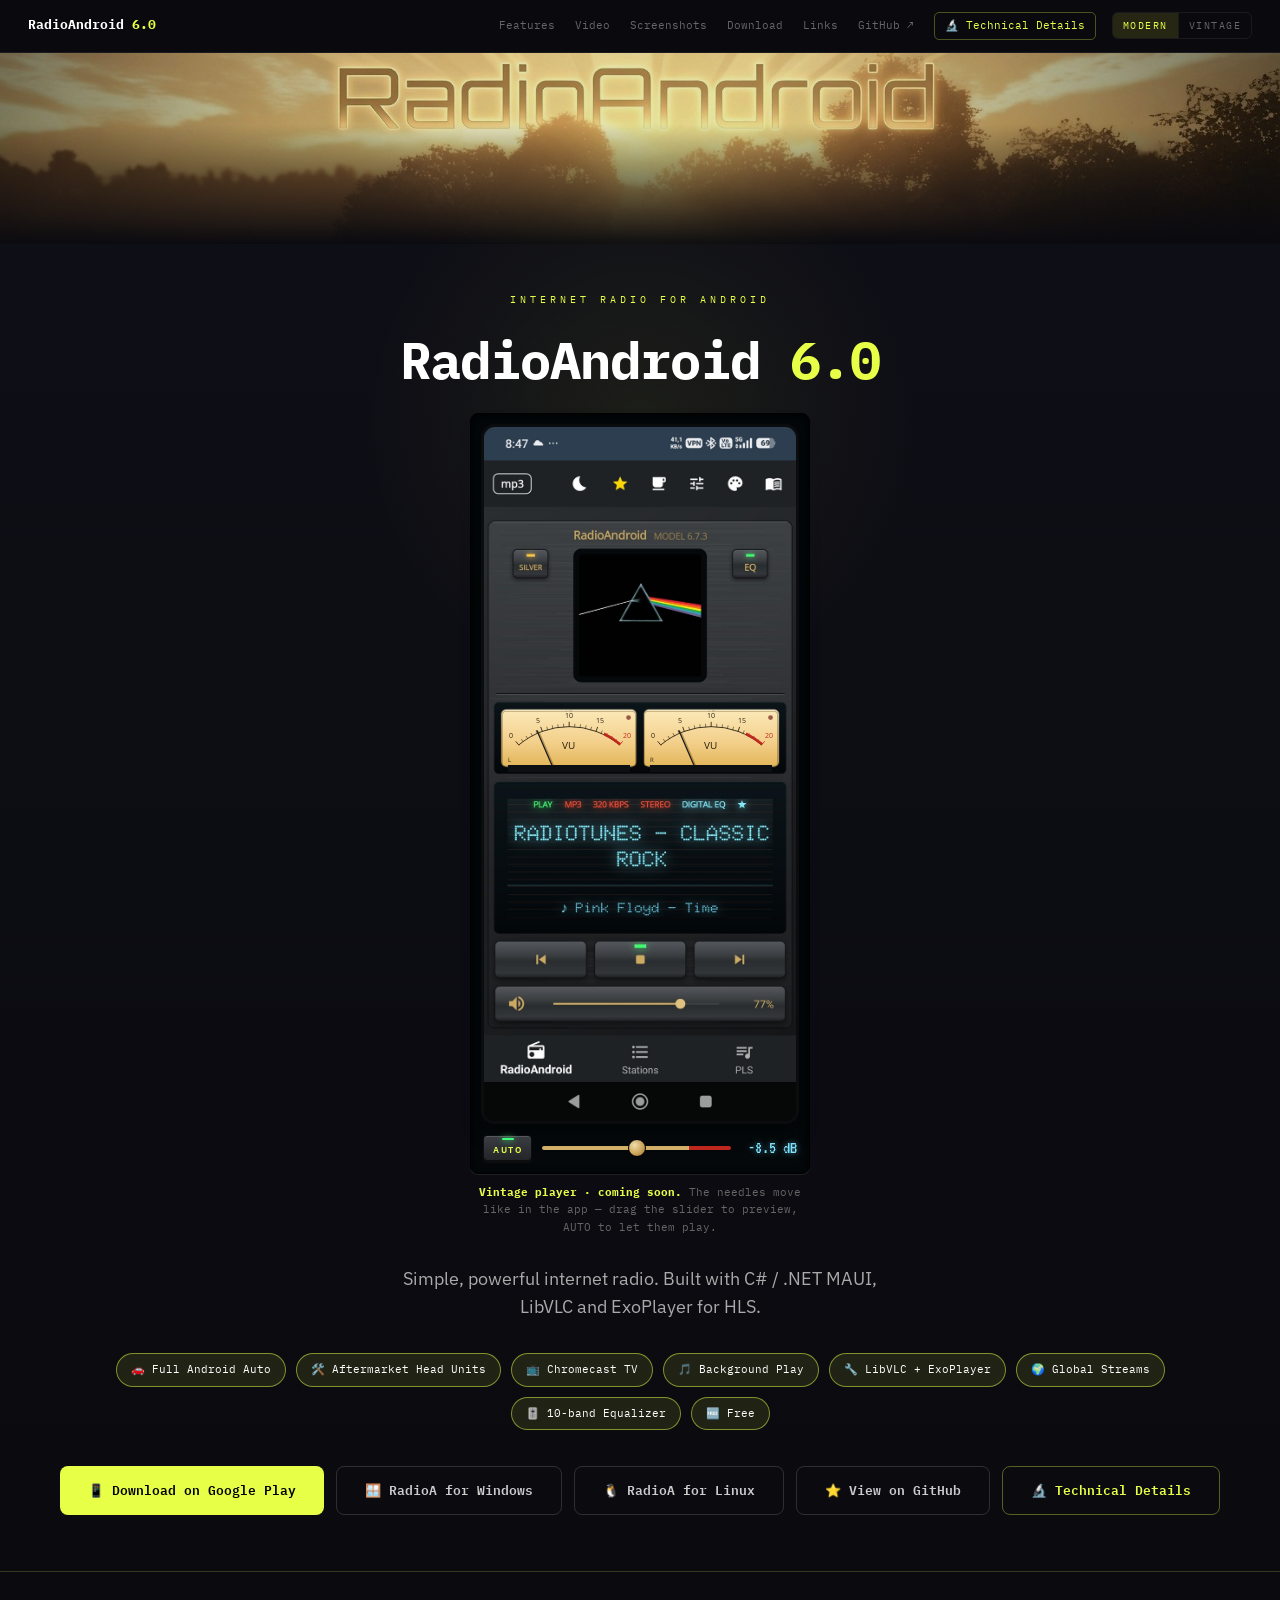
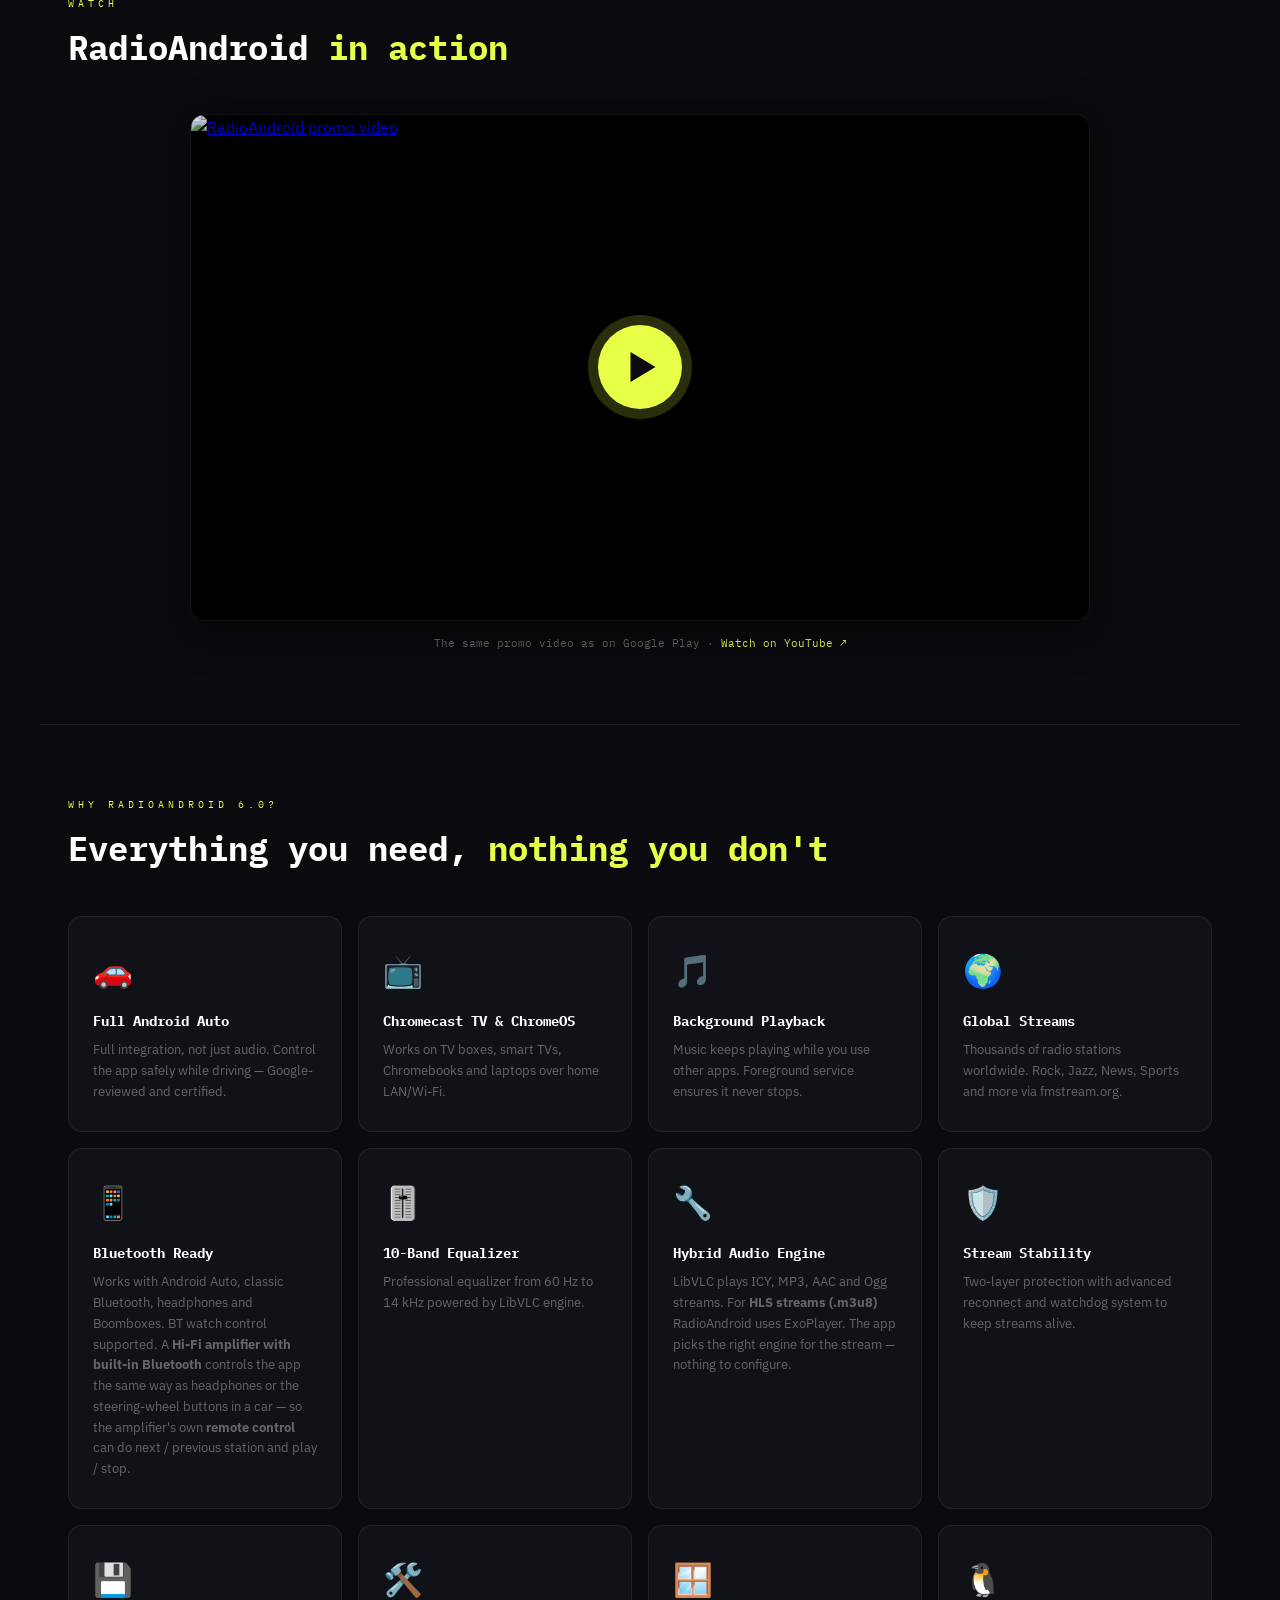
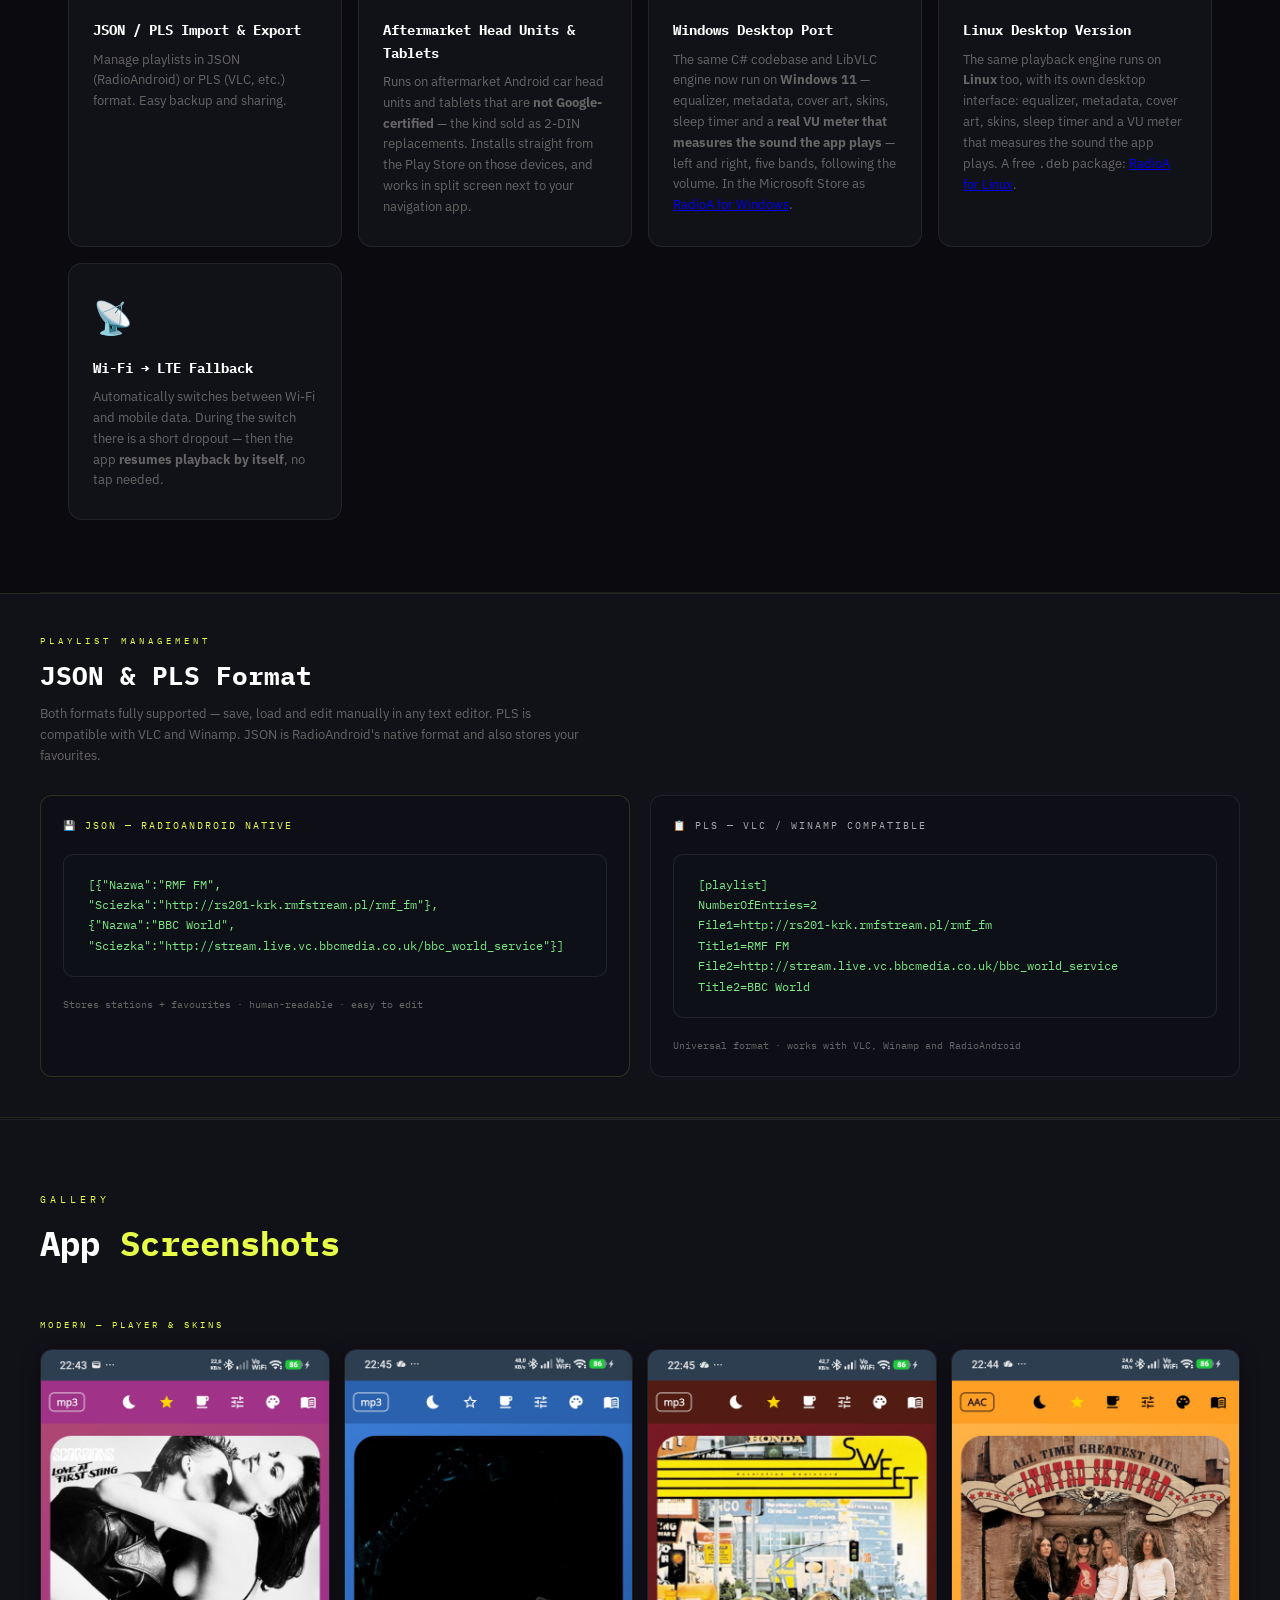
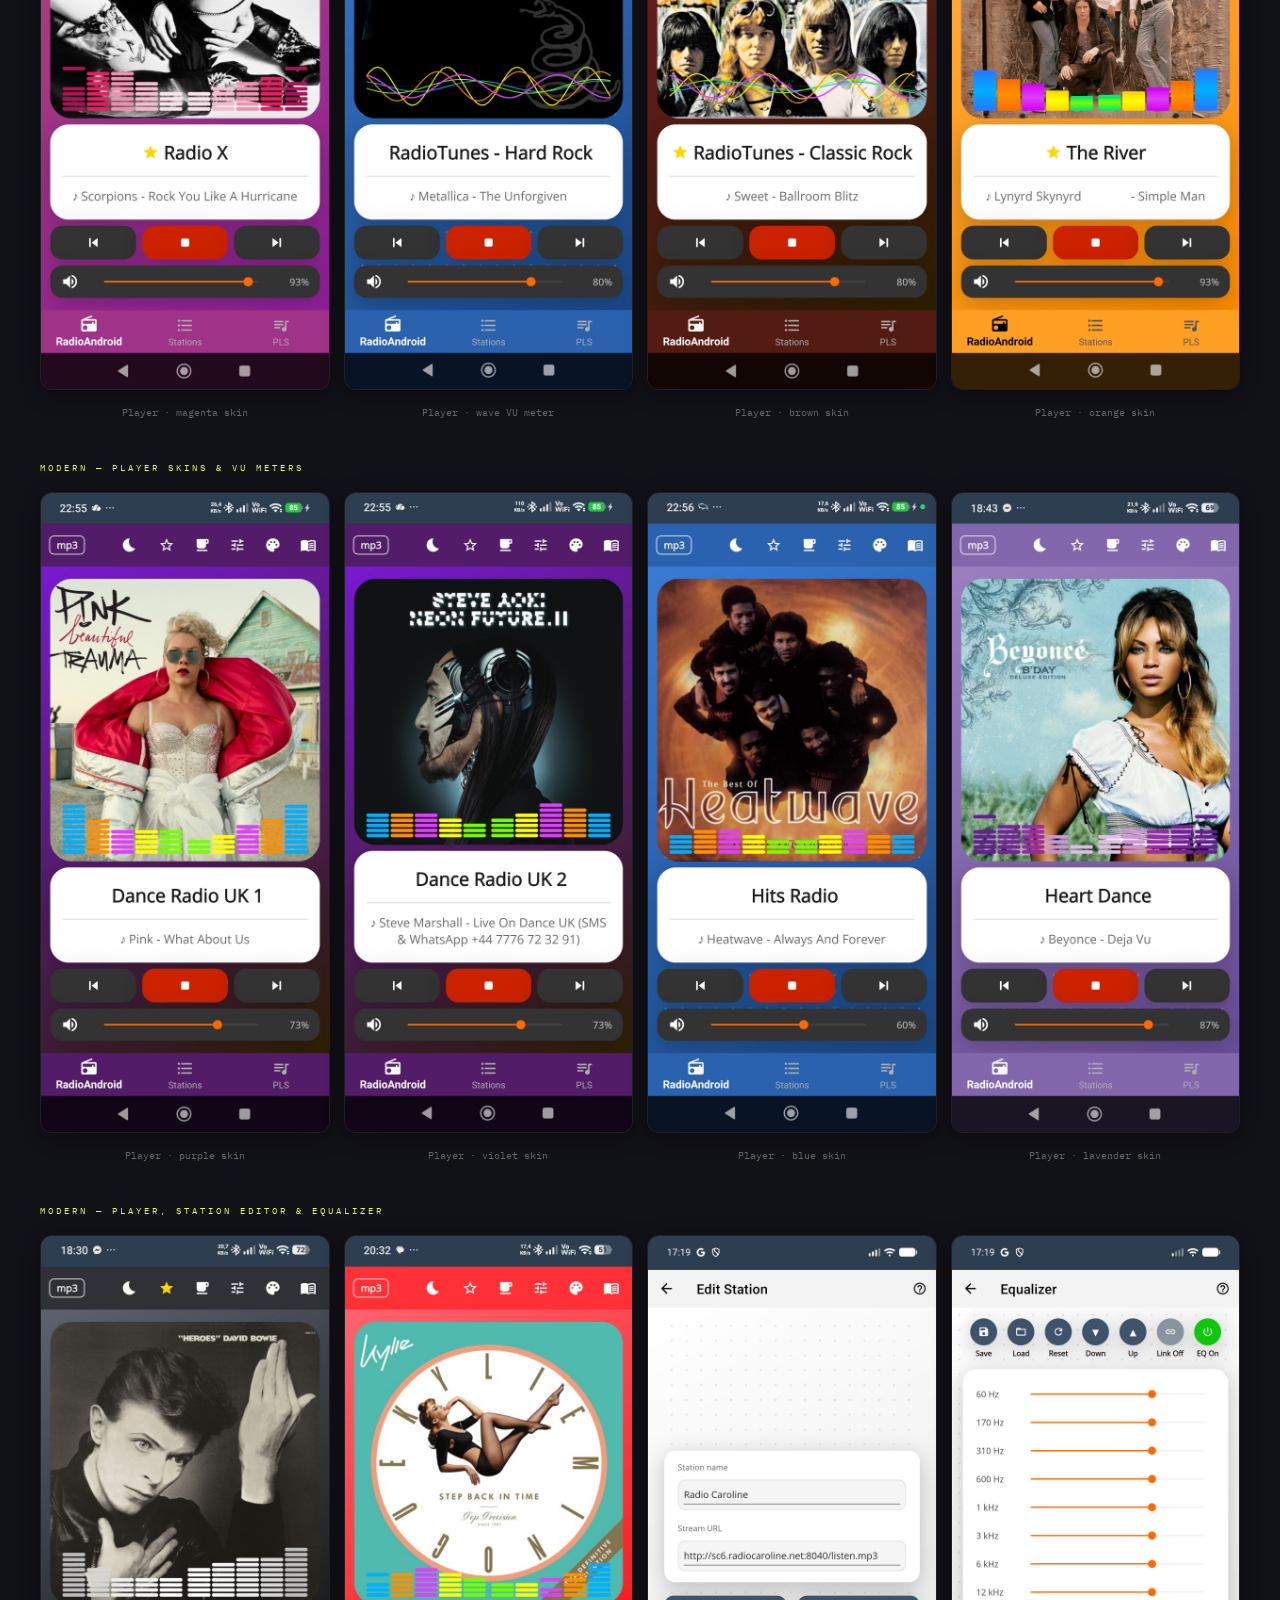
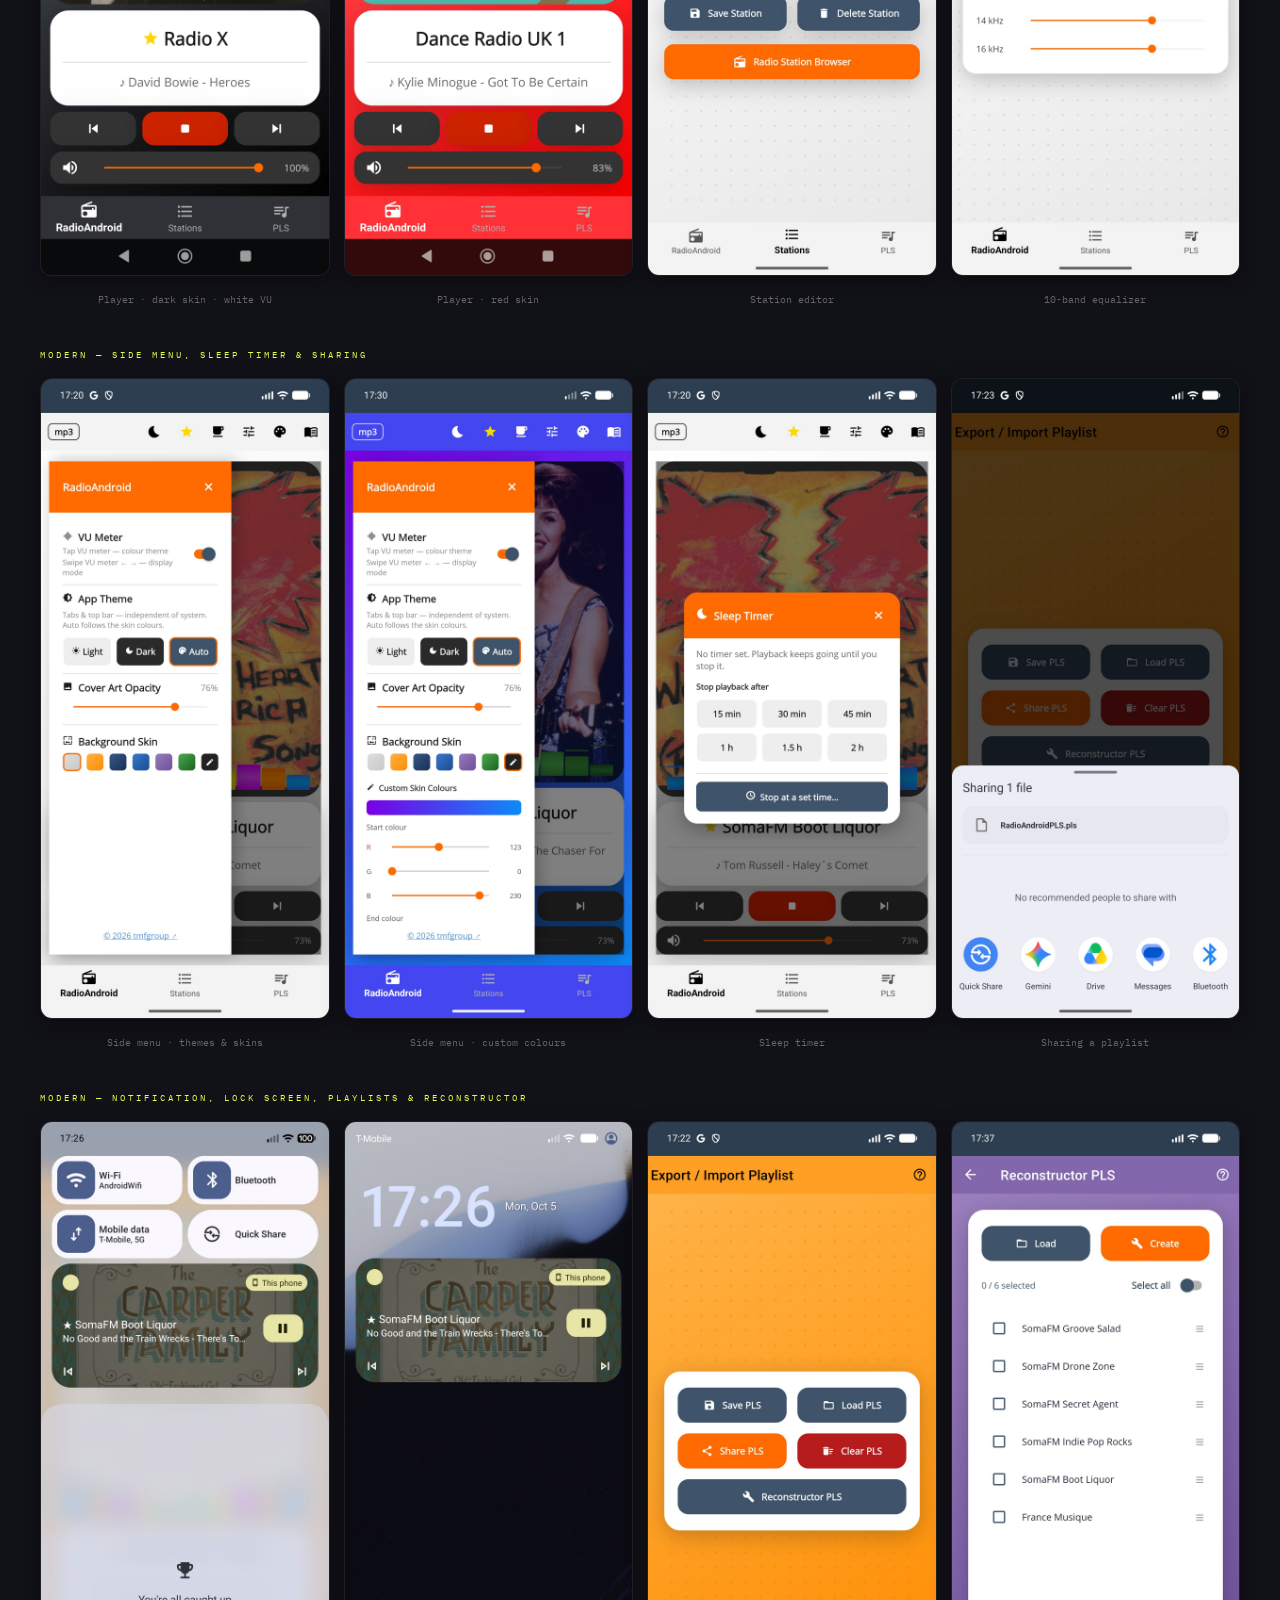
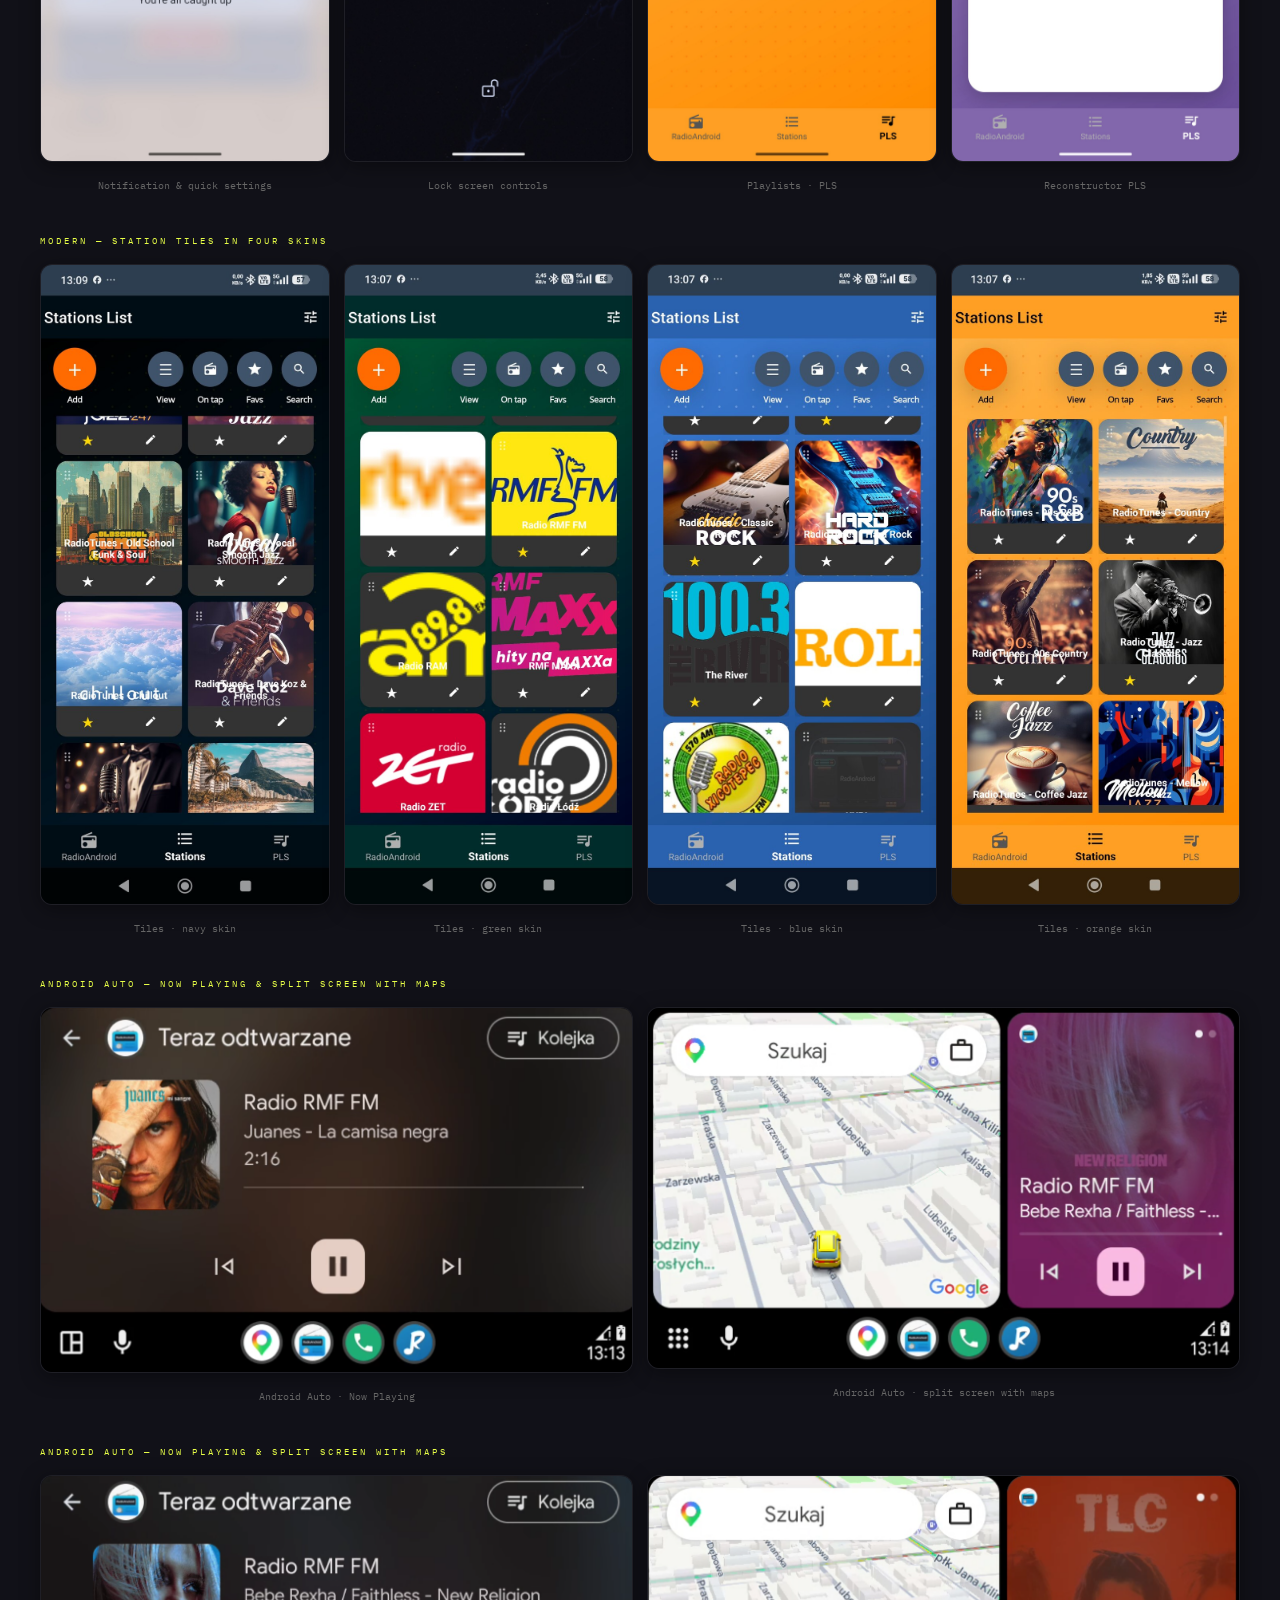
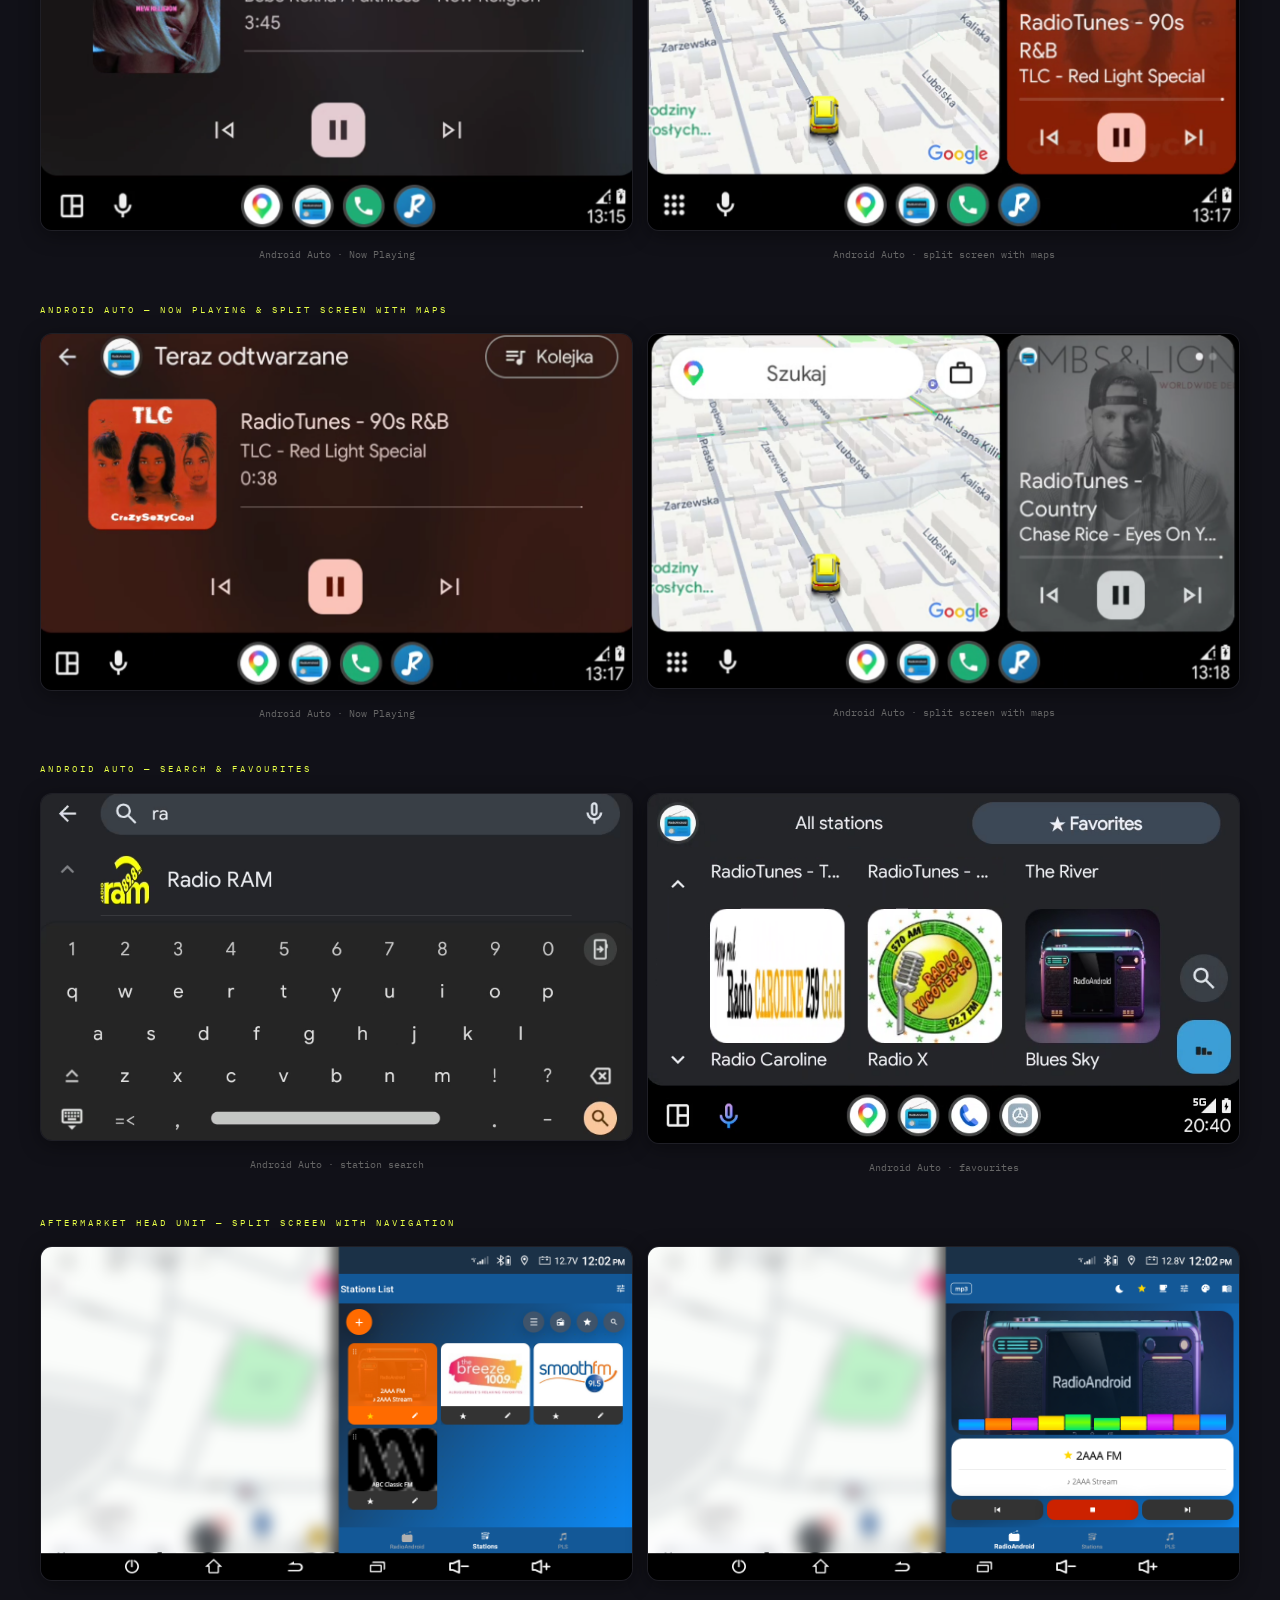
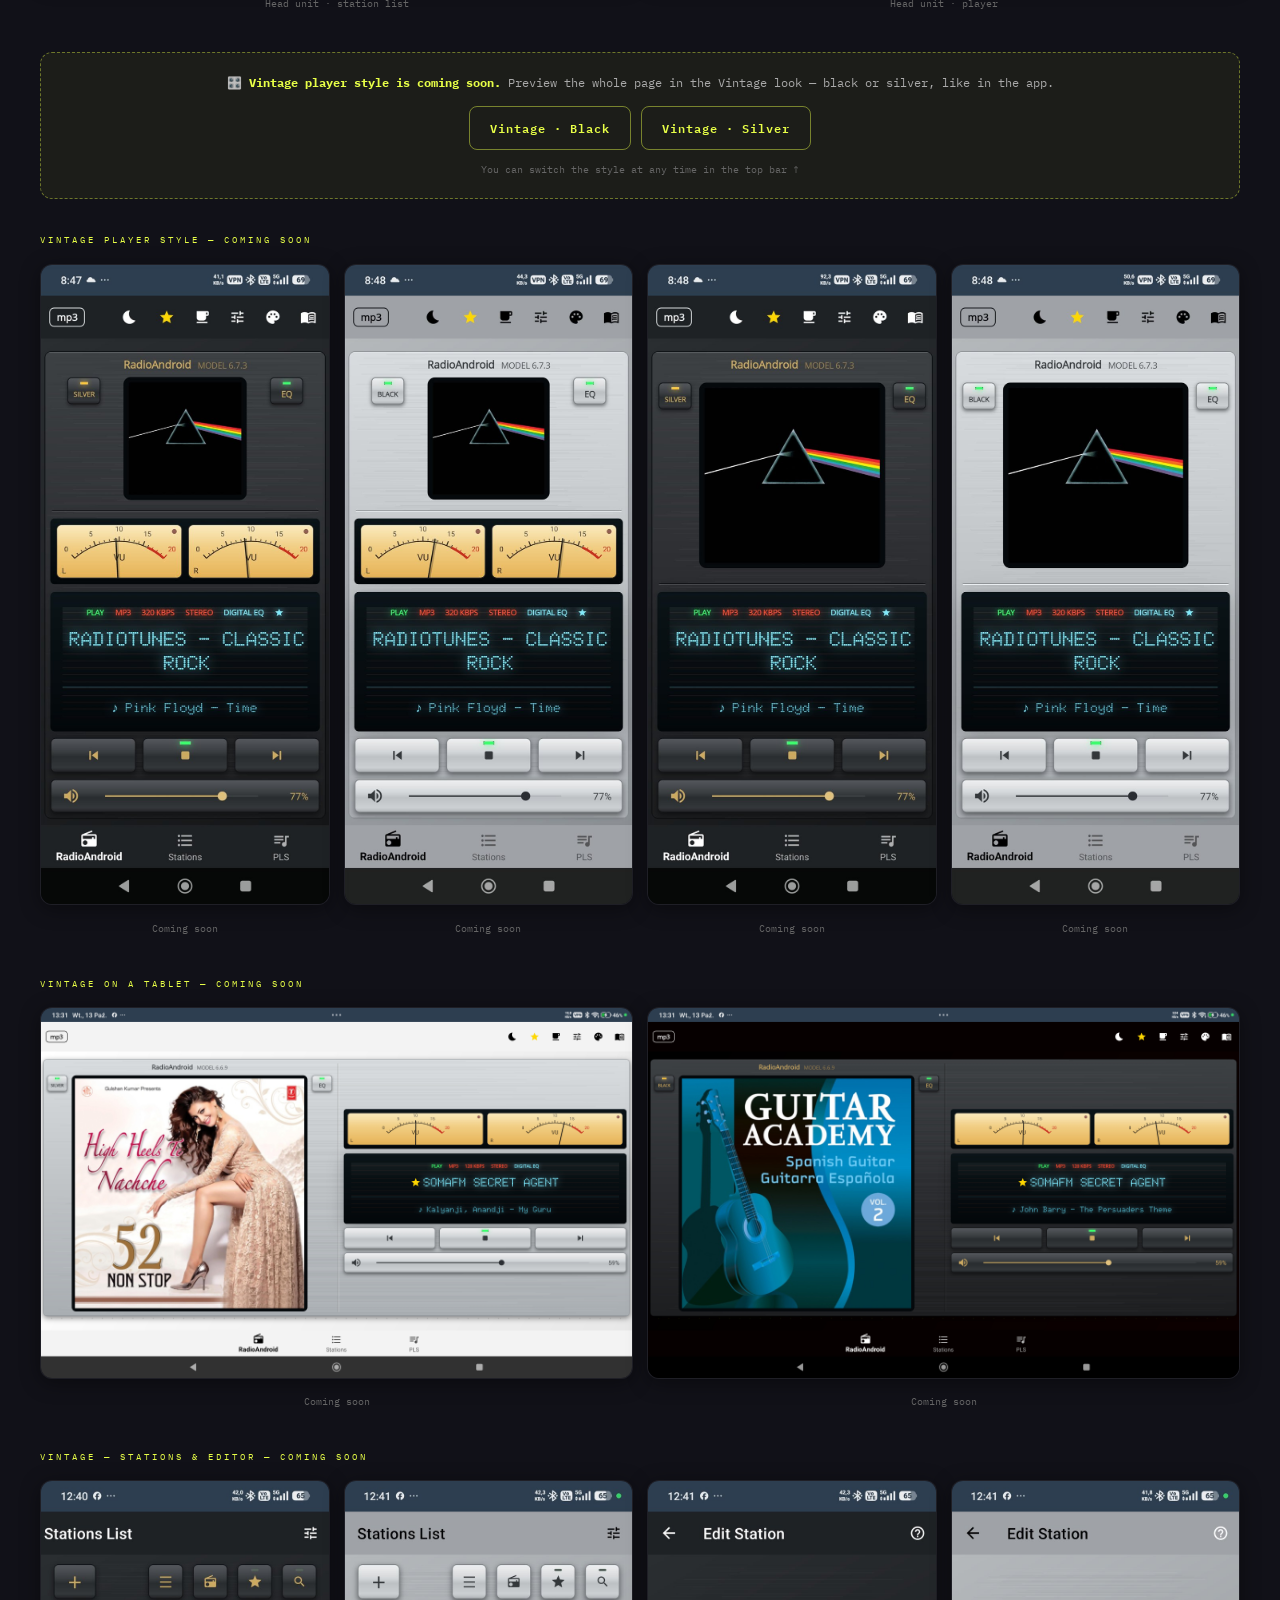
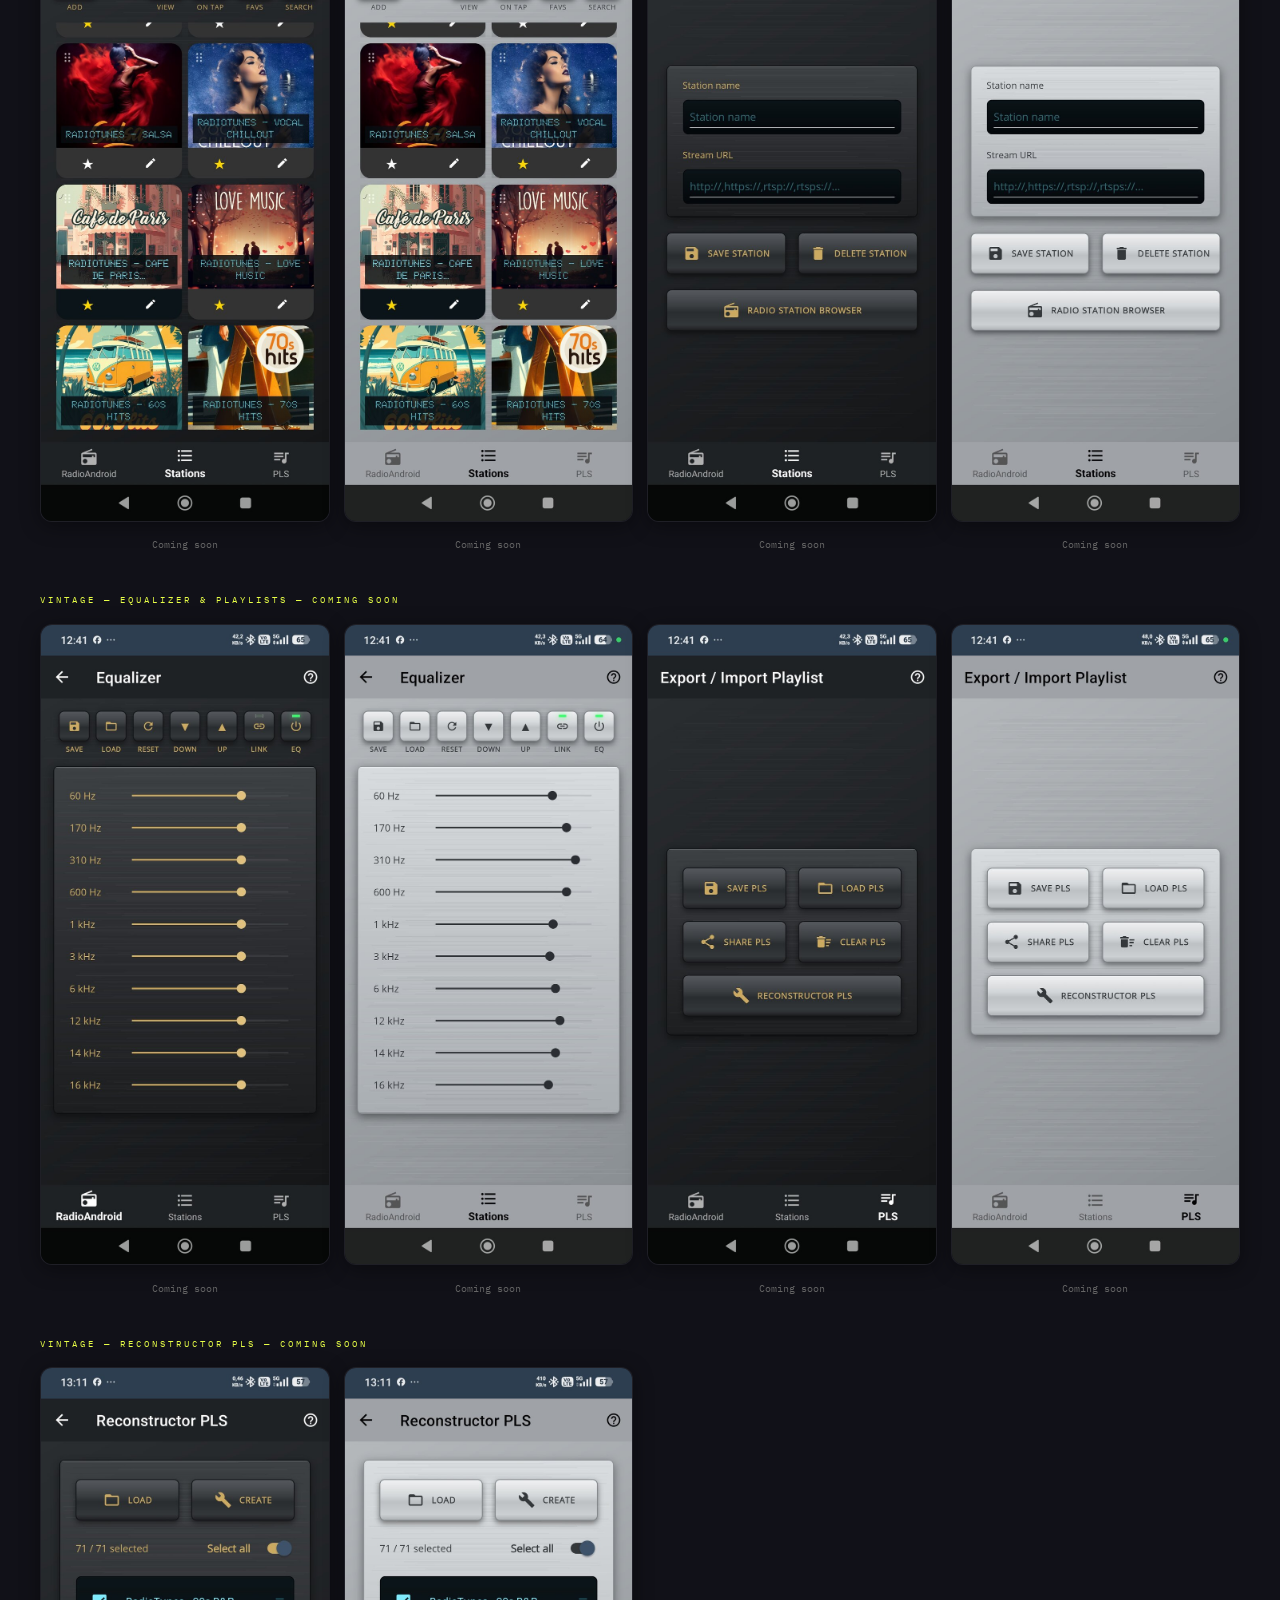
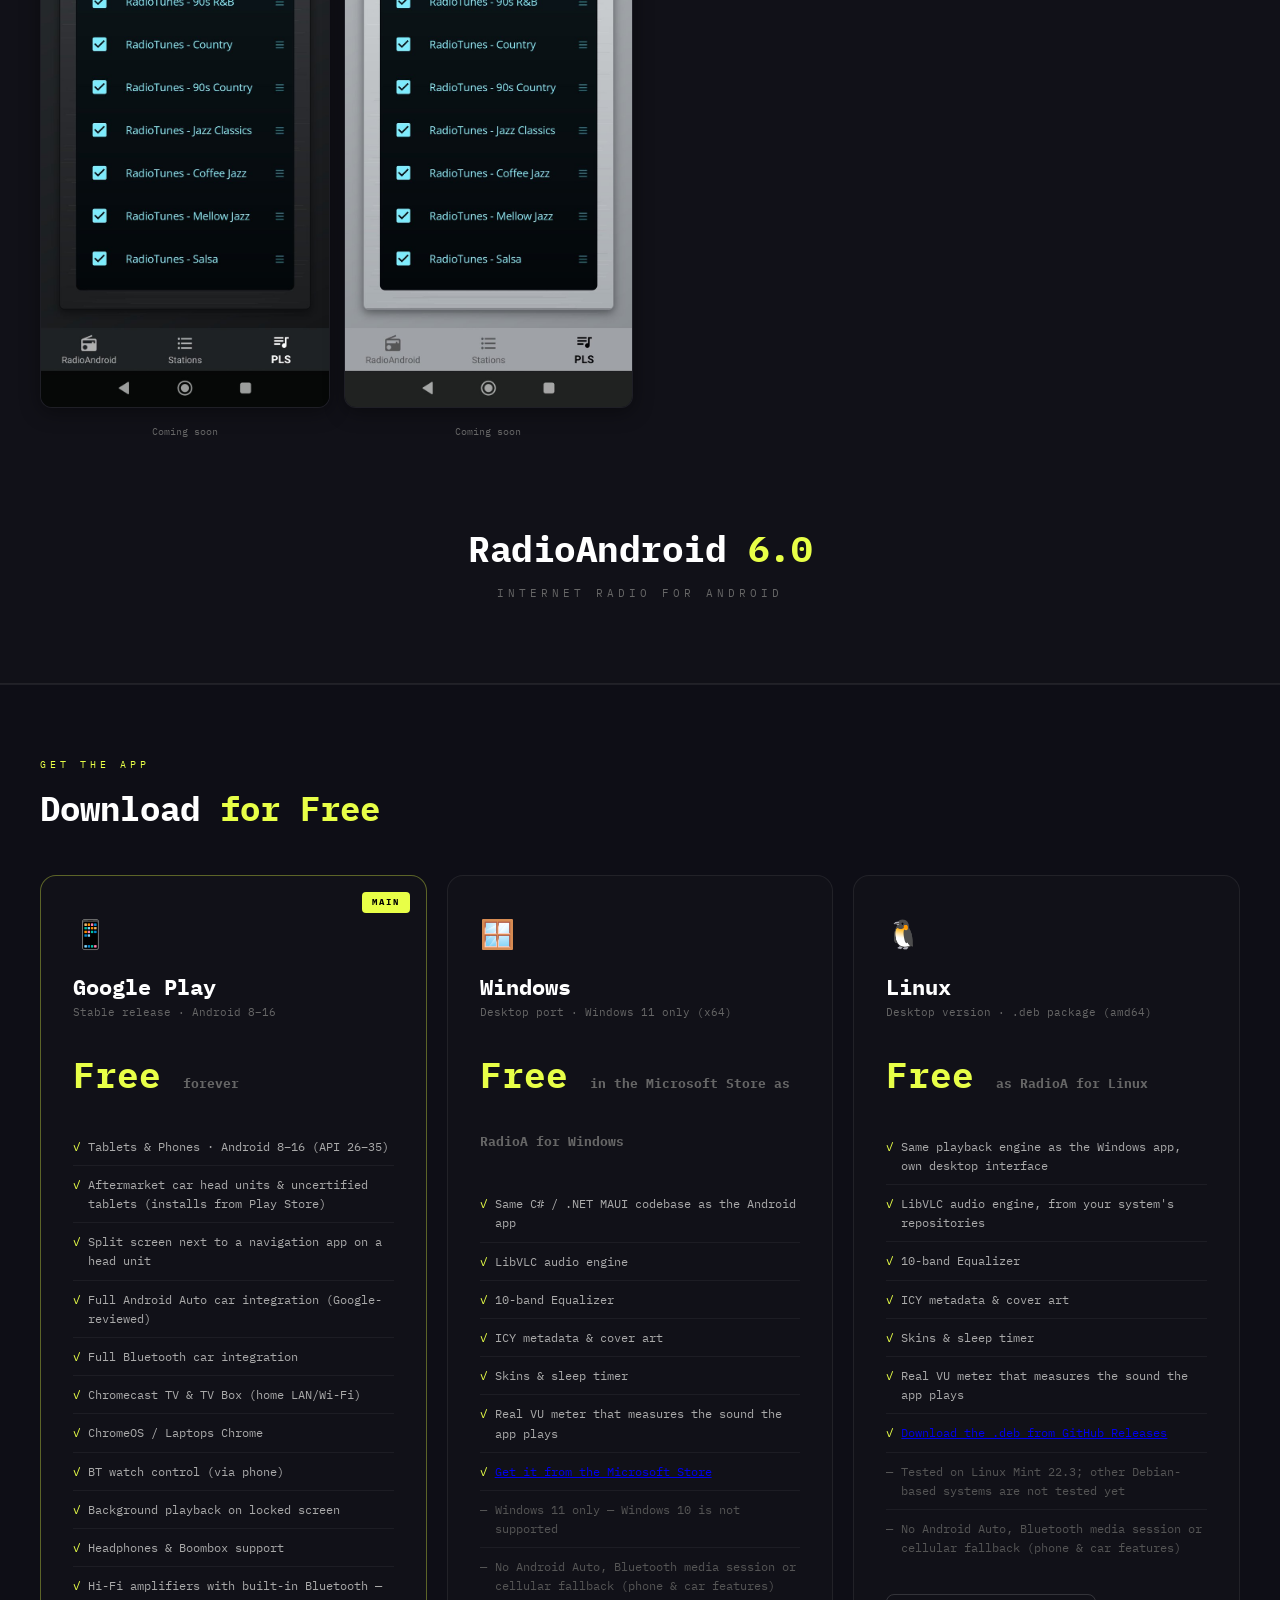
==== docs/index.html @ bbf85a2a "Site moved to docs/, images to docs/img/ Same layout as the Windows site. The page URLs do not chang" ====
<!DOCTYPE html>
<html lang="en">
<head>
<meta charset="UTF-8"/>
<meta name="viewport" content="width=device-width, initial-scale=1.0"/>
<title>RadioAndroid 6.0 — Simple Internet Radio App</title>
<link rel="preconnect" href="https://fonts.googleapis.com"/>
<link href="https://fonts.googleapis.com/css2?family=IBM+Plex+Mono:wght@400;600;700&family=IBM+Plex+Sans:wght@400;600;700&family=Open+Sans:wght@400;600;700&family=VT323&display=swap" rel="stylesheet"/>
<link rel="stylesheet" href="vintage.css?v=7"/>
<script src="style-switch.js?v=7"></script>
<style>
:root {
  --bg:     #0a0a0f;
  --bg2:    #0e0e16;
  --bg3:    #111118;
  --bg4:    #16161f;
  --accent: #e8ff47;
  --border: rgba(255,255,255,0.07);
  --text:   #e2e2e2;
  --muted:  #666;
  --mono:   'IBM Plex Mono', monospace;
  --sans:   'IBM Plex Sans', sans-serif;
  --accent-rgb: 232,255,71;
  --head:   #fff;
  --text2:  #aaa;
  --text3:  #ccc;
  --dim:    #555;
  --on-accent: #000;
  --accent-hover: #fff;
  --nav-bg: rgba(10,10,15,0.92);
}
*, *::before, *::after { box-sizing: border-box; margin: 0; padding: 0; }
html { scroll-behavior: smooth; }
body { background: var(--bg); color: var(--text); font-family: var(--sans); line-height: 1.6; overflow-x: hidden; }

/* ── HEADER ── */
.hero {
  border-bottom: 1px solid rgba(var(--accent-rgb),0.18);
  padding: 48px 28px 56px;
  text-align: center;
  position: relative;
  overflow-x: clip;
  background: linear-gradient(180deg,var(--bg2) 0%,var(--bg) 100%);
}
.hero > * { position:relative; z-index:2; }
.hero::before {
  content:''; position:absolute; top:-120px; left:50%; transform:translateX(-50%);
  width:600px; height:600px; border-radius:50%;
  background:radial-gradient(circle,rgba(var(--accent-rgb),0.07) 0%,transparent 65%);
  pointer-events:none;
}
.hero-icon { font-size: 64px; animation: float 3s ease-in-out infinite; display:block; margin-bottom:20px; }
@keyframes float { 0%,100%{transform:translateY(0)} 50%{transform:translateY(-10px)} }
.label-small { font-family:var(--mono); font-size:10px; color:var(--accent); letter-spacing:4px; text-transform:uppercase; margin-bottom:10px; }
.hero h1 { font-family:var(--mono); font-size:clamp(28px,6vw,52px); font-weight:700; color:var(--head); letter-spacing:-1px; margin-bottom:12px; }
.hero h1 span { color:var(--accent); }
.hero-sub { font-size:1.1rem; color:var(--text2); margin-bottom:32px; max-width:500px; margin-left:auto; margin-right:auto; }
.badges { display:flex; gap:10px; justify-content:center; flex-wrap:wrap; margin-bottom:36px; }
.badge {
  font-family:var(--mono); font-size:11px;
  background:rgba(var(--accent-rgb),0.05); border:1px solid rgba(var(--accent-rgb),0.3);
  border-radius:20px; padding:7px 14px; color:var(--accent); white-space:nowrap;
}
.badge.accent { border-color:rgba(var(--accent-rgb),0.5); color:var(--head); background:rgba(var(--accent-rgb),0.1); }
.hero-cta { display:flex; gap:12px; justify-content:center; flex-wrap:wrap; }

/* ── BUTTONS ── */
.btn {
  display:inline-flex; align-items:center; gap:8px;
  font-family:var(--mono); font-size:13px; font-weight:600;
  padding:13px 28px; border-radius:8px; text-decoration:none;
  transition:all 0.2s; border:none; cursor:pointer;
}
.btn-primary { background:var(--accent); color:var(--on-accent); }
.btn-primary:hover { background:var(--accent-hover); transform:translateY(-2px); box-shadow:0 8px 24px rgba(var(--accent-rgb),0.25); }
.btn-ghost { background:transparent; color:var(--text3); border:1px solid rgba(255,255,255,0.15); }
.btn-ghost:hover { border-color:var(--accent); color:var(--accent); transform:translateY(-2px); }
.btn-green { background:#22c55e; color:var(--on-accent); }
.btn-green:hover { background:#4ade80; transform:translateY(-2px); }

/* ── SECTIONS ── */
.section { padding:72px 28px; max-width:1200px; margin:0 auto; }
.section-title {
  font-family:var(--mono); font-size:10px; color:var(--accent);
  letter-spacing:4px; text-transform:uppercase; margin-bottom:8px;
}
.section-heading { font-family:var(--mono); font-size:clamp(22px,4vw,34px); font-weight:700; color:var(--head); margin-bottom:40px; }
.section-heading span { color:var(--accent); }

/* ── FEATURES GRID ── */
.features-grid { display:grid; grid-template-columns:repeat(auto-fit,minmax(240px,1fr)); gap:16px; }
.feature-card {
  background:var(--bg3); border:1px solid var(--border);
  border-radius:14px; padding:28px 24px;
  transition:all 0.2s; position:relative; overflow:hidden;
}
.feature-card::after {
  content:''; position:absolute; top:0; left:0; right:0; height:2px;
  background:var(--accent); transform:scaleX(0); transform-origin:left;
  transition:transform 0.3s;
}
.feature-card:hover { border-color:rgba(var(--accent-rgb),0.25); transform:translateY(-3px); background:var(--bg4); }
.feature-card:hover::after { transform:scaleX(1); }
.feature-card .f-icon { font-size:32px; margin-bottom:14px; }
.feature-card h3 { font-family:var(--mono); font-size:14px; font-weight:700; color:var(--head); margin-bottom:8px; }
.feature-card p { font-size:13px; color:var(--muted); line-height:1.6; }

/* ── SCREENSHOTS ── */
.screenshots-section { background:var(--bg3); border-top:1px solid var(--border); border-bottom:1px solid var(--border); padding:72px 28px; }
.screenshots-inner { max-width:1200px; margin:0 auto; }
.screenshot-group { margin-bottom:40px; }
.screenshot-group-label { font-family:var(--mono); font-size:9px; color:var(--muted); letter-spacing:3px; text-transform:uppercase; margin-bottom:16px; }
.screenshot-grid { display:grid; grid-template-columns:repeat(auto-fit,minmax(180px,1fr)); gap:14px; }
.screenshot-grid.cols-4 { grid-template-columns:repeat(4,1fr); }
@media(max-width:768px) { .screenshot-grid.cols-4 { grid-template-columns:repeat(auto-fit,minmax(180px,1fr)); } }
.screenshot-item { text-align:center; }
.screenshot-item img {
  width:100%; border-radius:12px;
  border:1px solid var(--border);
  box-shadow:0 4px 20px rgba(0,0,0,0.4);
  transition:all 0.3s;
  background:var(--bg2);
}
.screenshot-item img:hover { transform:scale(1.04); border-color:rgba(var(--accent-rgb),0.3); box-shadow:0 8px 32px rgba(var(--accent-rgb),0.1); }
.screenshot-item p { font-family:var(--mono); font-size:10px; color:var(--muted); margin-top:8px; }
.soon-tag { color:var(--accent); }

/* ── DOWNLOAD ── */
.download-section { background: var(--bg2); border-top:1px solid var(--border); border-bottom:1px solid var(--border); padding:72px 28px; }
.download-inner { max-width:1200px; margin:0 auto; }
.download-cards { display:grid; grid-template-columns:repeat(auto-fit,minmax(320px,1fr)); gap:20px; margin-top:40px; }
.download-card {
  background:var(--bg3); border:1px solid var(--border);
  border-radius:16px; padding:36px 32px; position:relative; overflow:hidden;
}
.download-card.featured { border-color:rgba(var(--accent-rgb),0.35); }
.download-card.featured::before {
  content:'MAIN'; position:absolute; top:16px; right:16px;
  font-family:var(--mono); font-size:9px; letter-spacing:2px;
  background:var(--accent); color:var(--on-accent); padding:3px 10px; border-radius:4px; font-weight:700;
}
.dc-icon { font-size:28px; margin-bottom:12px; }
.dc-title { font-family:var(--mono); font-size:22px; font-weight:700; color:var(--head); }
.dc-sub { font-family:var(--mono); font-size:11px; color:var(--muted); margin-bottom:24px; }
.dc-price { font-family:var(--mono); font-size:36px; font-weight:700; color:var(--accent); margin:16px 0 24px; }
.dc-price span { font-size:13px; color:var(--muted); }
.feature-list { list-style:none; margin-bottom:28px; }
.feature-list li {
  padding:9px 0; border-bottom:1px solid rgba(255,255,255,0.05);
  font-size:12px; color:var(--text2); font-family:var(--mono);
  display:flex; align-items:flex-start; gap:8px;
}
.feature-list li:last-child { border-bottom:none; }
.feature-list li .check { color:var(--accent); flex-shrink:0; }
.feature-list li .dim { color:var(--dim); }
.feature-list li .note { color:var(--dim); padding-left:14px; }

/* ── JSON SECTION ── */
.code-block {
  background:#0d1117; border:1px solid rgba(255,255,255,0.08);
  border-radius:10px; padding:20px 24px; font-family:var(--mono);
  font-size:12px; color:#7ee787; overflow-x:auto; margin:20px 0;
  line-height:1.7;
}

/* ── LINKS ── */
.links-grid { display:grid; gap:1px; background:var(--border); border:1px solid var(--border); border-radius:12px; overflow:hidden; margin-top:24px; }
.link-row {
  background:var(--bg3); padding:18px 24px;
  display:flex; align-items:center; justify-content:space-between; gap:16px;
  transition:background 0.2s; text-decoration:none; color:var(--text);
}
.link-row:hover { background:var(--bg4); }
.link-row .lr-text { font-family:var(--mono); font-size:13px; color:var(--text3); }
.link-row .lr-url { font-family:var(--mono); font-size:11px; color:var(--accent); }
.link-row .lr-arrow { color:var(--muted); font-size:18px; flex-shrink:0; }

/* ── SUPPORT ── */
.support-section {
  background: linear-gradient(135deg,rgba(var(--accent-rgb),0.06) 0%,rgba(var(--accent-rgb),0.02) 100%);
  border:1px solid rgba(var(--accent-rgb),0.15); border-radius:20px;
  padding:56px 40px; text-align:center; margin:0 28px 72px;
  max-width:800px; margin-left:auto; margin-right:auto;
}
.support-section h2 { font-family:var(--mono); font-size:clamp(20px,4vw,30px); font-weight:700; color:var(--head); margin-bottom:16px; }
.support-section p { font-size:15px; color:var(--text2); max-width:480px; margin:0 auto 32px; }
.support-section .highlight { color:var(--accent); font-weight:700; }

/* ── FOOTER ── */
footer {
  background:var(--bg3); border-top:1px solid var(--border);
  padding:48px 28px; text-align:center;
}
.footer-logo { font-family:var(--mono); font-size:18px; font-weight:700; color:var(--head); margin-bottom:6px; }
.footer-logo span { color:var(--accent); }
.footer-sub { font-family:var(--mono); font-size:11px; color:var(--muted); margin-bottom:24px; }
.footer-links { display:flex; gap:20px; justify-content:center; flex-wrap:wrap; margin-bottom:24px; }
.footer-links a { font-family:var(--mono); font-size:11px; color:var(--muted); text-decoration:none; transition:color 0.2s; }
.footer-links a:hover { color:var(--accent); }
.footer-copy { font-family:var(--mono); font-size:10px; color:var(--dim); }

/* ── NAV ── */
nav {
  position:sticky; top:0; z-index:100;
  background:var(--nav-bg); backdrop-filter:blur(12px);
  border-bottom:1px solid var(--border);
  padding:12px 28px; display:flex; align-items:center; justify-content:space-between; gap:16px;
}
.nav-brand { font-family:var(--mono); font-size:13px; font-weight:700; color:var(--head); text-decoration:none; }
.nav-brand span { color:var(--accent); }
.nav-links { display:flex; gap:20px; align-items:center; margin-left:auto; }
.nav-links a { font-family:var(--mono); font-size:11px; color:var(--muted); text-decoration:none; transition:color 0.2s; }
.nav-links a:hover { color:var(--accent); }

/* ── DIVIDER ── */
.stripe { height:1px; background:var(--border); max-width:1200px; margin:0 auto; }
.video-wrap { position:relative; max-width:900px; margin:0 auto; aspect-ratio:16/9; border-radius:14px; overflow:hidden; border:1px solid var(--border); box-shadow:0 8px 40px rgba(0,0,0,0.5); background:#000; }
.video-wrap a, .video-wrap iframe { position:absolute; inset:0; width:100%; height:100%; border:0; display:block; }
.video-wrap img { width:100%; height:100%; object-fit:cover; display:block; opacity:0.85; transition:opacity 0.3s, transform 0.4s; }
.video-wrap a:hover img { opacity:1; transform:scale(1.03); }
.video-play { position:absolute; top:50%; left:50%; width:84px; height:84px; margin:-42px 0 0 -42px; border-radius:50%; background:var(--accent); box-shadow:0 0 0 10px rgba(var(--accent-rgb),0.18); transition:transform 0.2s; }
.video-play::after { content:""; position:absolute; top:50%; left:54%; transform:translate(-50%,-50%); border-style:solid; border-width:15px 0 15px 25px; border-color:transparent transparent transparent var(--bg); }
.video-wrap a:hover .video-play { transform:scale(1.08); }
.video-caption { text-align:center; font-family:var(--mono); font-size:11px; color:var(--muted); margin-top:14px; }
.video-caption a { color:var(--accent); text-decoration:none; }

/* ── RESPONSIVE ── */
@media(max-width:768px) {
  .hero { padding:60px 16px 48px; }
  .section { padding:52px 16px; }
  .download-section, .screenshots-section { padding:52px 16px; }
  .support-section { margin:0 16px 52px; padding:40px 24px; }
  .nav-links { display:none; }
  .download-cards { grid-template-columns:1fr; }
}

/* ── VINTAGE (page-specific; shared parts live in vintage.css) ── */
html[data-style="vintage"] .hero { background:var(--plate); border-bottom:1px solid var(--plate-edge); box-shadow:inset 0 1px 0 var(--plate-hi); }
html[data-style="vintage"] .hero::before { display:none; }
html[data-style="vintage"] .label-small,
html[data-style="vintage"] .section-title,
html[data-style="vintage"] .screenshot-group-label { font-family:var(--sans); font-weight:600; }
html[data-style="vintage"] .screenshot-group-label { font-size:10px; }
html[data-style="vintage"] .hero h1 { font-size:clamp(40px,8vw,72px); line-height:1; }
html[data-style="vintage"] .section-heading { font-size:clamp(26px,5vw,40px); line-height:1.15; }
html[data-style="vintage"] .feature-card::after { background:var(--led); box-shadow:0 0 8px var(--led); }
html[data-style="vintage"] .feature-card:hover { transform:none; filter:brightness(1.06); }
html[data-style="vintage"] .feature-card h3,
html[data-style="vintage"] .dc-title,
html[data-style="vintage"] .support-section h2 { font-family:var(--sans); color:var(--accent); text-transform:uppercase; letter-spacing:1.5px; }
html[data-style="vintage"] .feature-card h3 { font-size:13px; }
html[data-style="vintage"] .dc-price { font-family:'VT323',var(--mono); font-weight:400; color:var(--vfd); text-shadow:0 0 6px rgba(127,227,255,0.6); font-size:44px; }
html[data-style="vintage"] .download-card.featured::before { background:var(--led); color:#04150a; box-shadow:0 0 8px var(--led); }
html[data-style="vintage"] .feature-list li .check { color:var(--led); text-shadow:0 0 5px rgba(61,255,122,0.6); }
html[data-style="vintage"] .download-section,
html[data-style="vintage"] .screenshots-section,
html[data-style="vintage"] footer { background:transparent; border-color:var(--plate-edge); }
html[data-style="vintage"] .code-block { background:var(--vfd-bg); border-color:#000; color:var(--vfd); box-shadow:inset 0 2px 8px rgba(0,0,0,0.9); text-shadow:0 0 4px rgba(127,227,255,0.4); }
html[data-style="vintage"] .links-grid { background:var(--plate-edge); border-color:var(--plate-edge); border-radius:8px; }
html[data-style="vintage"] .link-row { background:var(--plate); }
html[data-style="vintage"] .link-row:hover { filter:brightness(1.1); }
html[data-style="vintage"] .link-row .lr-text { font-family:var(--sans); }
html[data-style="vintage"] .screenshot-item img { border:3px solid #0b0c0d; border-radius:14px; box-shadow:0 0 0 1px var(--plate-hi),0 6px 18px rgba(0,0,0,0.5); }
html[data-style="vintage"] .screenshot-item img:hover { transform:none; filter:brightness(1.05); }
html[data-style="vintage"] .video-wrap { border:4px solid #0b0c0d; box-shadow:0 0 0 1px var(--plate-hi),0 8px 30px rgba(0,0,0,0.6); }
html[data-style="vintage"] .video-play { background:var(--key); border:1px solid var(--key-edge); box-shadow:inset 0 1px 0 var(--key-hi),0 4px 0 var(--key-edge),0 0 0 8px rgba(0,0,0,0.3); }
html[data-style="vintage"] .video-play::after { border-color:transparent transparent transparent var(--accent); }
html[data-style="vintage"] .stripe { background:var(--plate-edge); box-shadow:0 1px 0 var(--plate-hi); }
html[data-style="vintage"] .footer-logo { font-family:var(--sans); color:var(--accent); }
html[data-style="vintage"] img[src="img/banner.jpg"] { filter:sepia(0.25) saturate(0.85); }
html[data-style="vintage"][data-finish="silver"] .code-block,
html[data-style="vintage"][data-finish="silver"] .video-wrap,
html[data-style="vintage"][data-finish="silver"] .screenshot-item img { border-color:#6d7076; }

/* gallery: Vintage screenshots first in Vintage mode */
html[data-style="vintage"] .screenshots-inner { display:flex; flex-direction:column; }
html[data-style="vintage"] .screenshots-inner > * { order:2; }
html[data-style="vintage"] .screenshots-inner > .section-title,
html[data-style="vintage"] .screenshots-inner > .section-heading { order:0; align-self:flex-start; }
html[data-style="vintage"] .screenshots-inner > .v-group { order:1; }

@media(max-width:768px) {
  nav { padding:10px 16px; }
  html[data-style="vintage"] .hero h1 { padding:6px 12px 2px; }
}
</style>
</head>
<body>

<!-- NAV -->
<nav>
  <a class="nav-brand" href="#" translate="no">RadioAndroid <span>6.0</span></a>
  <div class="nav-links">
    <a href="#features">Features</a>
    <a href="#video">Video</a>
    <a href="#screenshots">Screenshots</a>
    <a href="#download">Download</a>
    <a href="#links">Links</a>
    <a href="https://github.com/toevi/RadioAndroidPro" target="_blank">GitHub ↗</a>
    <a href="details.html" style="color:var(--accent);border:1px solid rgba(var(--accent-rgb),0.3);padding:4px 10px;border-radius:5px;">🔬 Technical Details</a>
  </div>
  <div class="style-switch" role="group" aria-label="Page style" translate="no">
    <div class="style-seg">
      <button type="button" data-set-style="modern">Modern</button>
      <button type="button" data-set-style="vintage">Vintage</button>
    </div>
    <button type="button" class="finish-btn" data-toggle-finish></button>
  </div>
</nav>

<!-- BANNER -->
<div style="width:100%;overflow:hidden;max-height:400px;position:relative;background:var(--bg);">
  <img src="img/banner.jpg" alt="RadioAndroid" style="width:100%;display:block;object-fit:cover;object-position:center 70%;max-height:400px;opacity:0.9;"/>
  <div style="position:absolute;bottom:0;left:0;right:0;height:120px;background:linear-gradient(0deg,var(--bg) 0%,transparent 100%);"></div>
</div>

<!-- HERO -->
<header class="hero">
  <div class="v-soon" role="note"><span><b>Preview</b> · Vintage style coming soon to the app</span><i>The current app release uses the Modern style. Vintage arrives in a future update.</i></div>
  <div class="label-small">Internet Radio for Android</div>
  <h1 class="vfd" translate="no">RadioAndroid <span>6.0</span></h1>
  <div class="vu-pair vu-showcase" data-vu="photo" translate="no"><img class="vu-shot-black" src="img/screenshot57.jpg" alt="Vintage player style, black, with the two needle VU meters moving live"><img class="vu-shot-silver" src="img/screenshot58.jpg" alt="Vintage player style, silver, with the two needle VU meters moving live"></div>
  <p class="vu-showcase-cap"><strong>Vintage player · coming soon.</strong> The needles move like in the app — drag the slider to preview, AUTO to let them play.</p>
  <p class="hero-sub">Simple, powerful internet radio. Built with C# / .NET MAUI, LibVLC and ExoPlayer for HLS.</p>
  <div class="badges">
    <span class="badge accent tag-key">🚗 Full Android Auto</span>
    <span class="badge accent tag-key">🛠️ Aftermarket Head Units</span>
    <span class="badge accent tag-key">📺 Chromecast TV</span>
    <span class="badge accent tag-key">🎵 Background Play</span>
    <span class="badge accent tag-key">🔧 LibVLC + ExoPlayer</span>
    <span class="badge accent tag-key">🌍 Global Streams</span>
    <span class="badge accent tag-key">🎚️ 10-band Equalizer</span>
    <span class="badge accent tag-key">🆓 Free</span>
  </div>
  <div class="hero-cta">
    <a href="https://play.google.com/store/apps/details?id=com.tmfgroup.radioandroid" class="btn btn-primary key led" target="_blank">📱 Download on Google Play</a>
    <a href="https://toevi.github.io/RadioAndroid-Windows/" class="btn btn-ghost key" target="_blank">🪟 RadioA for Windows</a>
    <a href="https://toevi.github.io/RadioA-Linux/" class="btn btn-ghost key" target="_blank">🐧 RadioA for Linux</a>
    <a href="https://github.com/toevi/RadioAndroidPro" class="btn btn-ghost key" target="_blank">⭐ View on GitHub</a>
    <a href="details.html" class="btn btn-ghost key" style="border-color:rgba(var(--accent-rgb),0.35);color:var(--accent);">🔬 Technical Details</a>
  </div>
</header>

<!-- PROMO VIDEO -->
<section class="section" id="video" style="padding-top:24px;">
  <div class="section-title">Watch</div>
  <div class="section-heading vfd">RadioAndroid <span>in action</span></div>
  <div class="video-wrap" id="promo-video">
    <a href="https://youtu.be/rc2buvGf93Q" target="_blank" rel="noopener" aria-label="Play the RadioAndroid promo video">
      <img src="https://i.ytimg.com/vi/rc2buvGf93Q/hqdefault.jpg" alt="RadioAndroid promo video" loading="lazy">
      <span class="video-play"></span>
    </a>
  </div>
  <p class="video-caption">The same promo video as on Google Play · <a href="https://youtu.be/rc2buvGf93Q" target="_blank" rel="noopener">Watch on YouTube ↗</a></p>
</section>
<script>
document.querySelector('#promo-video a').addEventListener('click', function (e) {
  e.preventDefault();
  this.parentNode.innerHTML = '<iframe src="https://www.youtube-nocookie.com/embed/rc2buvGf93Q?autoplay=1&rel=0" title="RadioAndroid promo video" allow="autoplay; encrypted-media; picture-in-picture; fullscreen" allowfullscreen></iframe>';
});
</script>

<div class="stripe"></div>

<!-- FEATURES -->
<section class="section" id="features">
  <div class="section-title">Why RadioAndroid 6.0?</div>
  <div class="section-heading vfd">Everything you need, <span>nothing you don't</span></div>
  <div class="features-grid">
    <div class="feature-card plate">
      <div class="f-icon">🚗</div>
      <h3>Full Android Auto</h3>
      <p>Full integration, not just audio. Control the app safely while driving — Google-reviewed and certified.</p>
    </div>
    <div class="feature-card plate">
      <div class="f-icon">📺</div>
      <h3>Chromecast TV & ChromeOS</h3>
      <p>Works on TV boxes, smart TVs, Chromebooks and laptops over home LAN/Wi-Fi.</p>
    </div>
    <div class="feature-card plate">
      <div class="f-icon">🎵</div>
      <h3>Background Playback</h3>
      <p>Music keeps playing while you use other apps. Foreground service ensures it never stops.</p>
    </div>
    <div class="feature-card plate">
      <div class="f-icon">🌍</div>
      <h3>Global Streams</h3>
      <p>Thousands of radio stations worldwide. Rock, Jazz, News, Sports and more via fmstream.org.</p>
    </div>
    <div class="feature-card plate">
      <div class="f-icon">📱</div>
      <h3>Bluetooth Ready</h3>
      <p>Works with Android Auto, classic Bluetooth, headphones and Boomboxes. BT watch control supported. A <strong>Hi-Fi amplifier with built-in Bluetooth</strong> controls the app the same way as headphones or the steering-wheel buttons in a car — so the amplifier's own <strong>remote control</strong> can do next / previous station and play / stop.</p>
    </div>
    <div class="feature-card plate">
      <div class="f-icon">🎚️</div>
      <h3>10-Band Equalizer</h3>
      <p>Professional equalizer from 60 Hz to 14 kHz powered by LibVLC engine.</p>
    </div>
    <div class="feature-card plate">
      <div class="f-icon">🔧</div>
      <h3>Hybrid Audio Engine</h3>
      <p>LibVLC plays ICY, MP3, AAC and Ogg streams. For <strong>HLS streams (.m3u8)</strong> RadioAndroid uses ExoPlayer. The app picks the right engine for the stream — nothing to configure.</p>
    </div>
    <div class="feature-card plate">
      <div class="f-icon">🛡️</div>
      <h3>Stream Stability</h3>
      <p>Two-layer protection with advanced reconnect and watchdog system to keep streams alive.</p>
    </div>
    <div class="feature-card plate">
      <div class="f-icon">💾</div>
      <h3>JSON / PLS Import &amp; Export</h3>
      <p>Manage playlists in JSON (RadioAndroid) or PLS (VLC, etc.) format. Easy backup and sharing.</p>
    </div>
    <div class="feature-card plate">
      <div class="f-icon">🛠️</div>
      <h3>Aftermarket Head Units &amp; Tablets</h3>
      <p>Runs on aftermarket Android car head units and tablets that are <strong>not Google-certified</strong> — the kind sold as 2-DIN replacements. Installs straight from the Play Store on those devices, and works in split screen next to your navigation app.</p>
    </div>
    <div class="feature-card plate">
      <div class="f-icon">🪟</div>
      <h3>Windows Desktop Port</h3>
      <p>The same C# codebase and LibVLC engine now run on <strong>Windows 11</strong> — equalizer, metadata, cover art, skins, sleep timer and a <strong>real VU meter that measures the sound the app plays</strong> — left and right, five bands, following the volume. In the Microsoft Store as <a href="https://apps.microsoft.com/detail/9NJPCB908XPS" target="_blank">RadioA for Windows</a>.</p>
    </div>
    <div class="feature-card plate">
      <div class="f-icon">🐧</div>
      <h3>Linux Desktop Version</h3>
      <p>The same playback engine runs on <strong>Linux</strong> too, with its own desktop interface: equalizer, metadata, cover art, skins, sleep timer and a VU meter that measures the sound the app plays. A free <code>.deb</code> package: <a href="https://toevi.github.io/RadioA-Linux/" target="_blank">RadioA for Linux</a>.</p>
    </div>
    <div class="feature-card plate">
      <div class="f-icon">📡</div>
      <h3>Wi-Fi → LTE Fallback</h3>
      <p>Automatically switches between Wi-Fi and mobile data. During the switch there is a short dropout — then the app <strong>resumes playback by itself</strong>, no tap needed.</p>
    </div>
  </div>
</section>

<div class="stripe"></div>

<!-- JSON & PLS FORMAT -->
<div style="background:var(--bg3);border-top:1px solid rgba(var(--accent-rgb),0.1);border-bottom:1px solid rgba(var(--accent-rgb),0.1);padding:40px 28px;">
  <div style="max-width:1200px;margin:0 auto;">
    <div style="font-family:'IBM Plex Mono',monospace;font-size:9px;color:var(--accent);letter-spacing:4px;text-transform:uppercase;margin-bottom:6px;">Playlist Management</div>
    <div style="font-family:'IBM Plex Mono',monospace;font-size:clamp(18px,3vw,26px);font-weight:700;color:var(--head);margin-bottom:8px;">JSON &amp; PLS Format</div>
    <p style="font-size:13px;color:var(--muted);margin-bottom:28px;max-width:560px;">Both formats fully supported — save, load and edit manually in any text editor. PLS is compatible with VLC and Winamp. JSON is RadioAndroid's native format and also stores your favourites.</p>
    <div style="display:grid;grid-template-columns:repeat(auto-fit,minmax(280px,1fr));gap:20px;">

      <div class="plate" style="background:var(--bg2);border:1px solid rgba(var(--accent-rgb),0.15);border-radius:12px;padding:22px;">
        <div style="font-family:'IBM Plex Mono',monospace;font-size:10px;color:var(--accent);letter-spacing:2px;text-transform:uppercase;margin-bottom:12px;">💾 JSON — RadioAndroid native</div>
        <div class="code-block">[{"Nazwa":"RMF FM",<br>"Sciezka":"http://rs201-krk.rmfstream.pl/rmf_fm"},<br>{"Nazwa":"BBC World",<br>"Sciezka":"http://stream.live.vc.bbcmedia.co.uk/bbc_world_service"}]</div>
        <p style="font-family:'IBM Plex Mono',monospace;font-size:10px;color:var(--muted);margin-top:10px;">Stores stations + favourites · human-readable · easy to edit</p>
      </div>

      <div class="plate" style="background:var(--bg2);border:1px solid rgba(255,255,255,0.08);border-radius:12px;padding:22px;">
        <div style="font-family:'IBM Plex Mono',monospace;font-size:10px;color:var(--text2);letter-spacing:2px;text-transform:uppercase;margin-bottom:12px;">📋 PLS — VLC / Winamp compatible</div>
        <div class="code-block">[playlist]<br>NumberOfEntries=2<br>File1=http://rs201-krk.rmfstream.pl/rmf_fm<br>Title1=RMF FM<br>File2=http://stream.live.vc.bbcmedia.co.uk/bbc_world_service<br>Title2=BBC World</div>
        <p style="font-family:'IBM Plex Mono',monospace;font-size:10px;color:var(--muted);margin-top:10px;">Universal format · works with VLC, Winamp and RadioAndroid</p>
      </div>

    </div>
  </div>
</div>

<div class="stripe"></div>

<!-- SCREENSHOTS -->
<section class="screenshots-section" id="screenshots">
  <div class="screenshots-inner">
    <div class="section-title">Gallery</div>
    <div class="section-heading vfd" style="margin-bottom:48px;">App <span>Screenshots</span></div>

    <div class="screenshot-group">
      <div class="screenshot-group-label" style="color:var(--accent);">Modern — player &amp; skins</div>
      <div class="screenshot-grid">
        <div class="screenshot-item"><img src="img/screenshot1.jpg" alt="Player on the magenta skin playing Radio X, colour bar VU meter" loading="lazy"><p>Player · magenta skin</p></div>
        <div class="screenshot-item"><img src="img/screenshot2.jpg" alt="Player on the blue skin playing RadioTunes Hard Rock, VU meter in wave mode" loading="lazy"><p>Player · wave VU meter</p></div>
        <div class="screenshot-item"><img src="img/screenshot3.jpg" alt="Player on the brown skin playing RadioTunes Classic Rock, wave VU meter" loading="lazy"><p>Player · brown skin</p></div>
        <div class="screenshot-item"><img src="img/screenshot4.jpg" alt="Player on the orange skin playing The River, AAC stream, colour bar VU meter" loading="lazy"><p>Player · orange skin</p></div>
      </div>
    </div>

    <div class="screenshot-group">
      <div class="screenshot-group-label" style="color:var(--accent);">Modern — player skins &amp; VU meters</div>
      <div class="screenshot-grid">
        <div class="screenshot-item"><img src="img/screenshot5.jpg" alt="Player on the purple skin playing Dance Radio UK, rainbow bar VU meter" loading="lazy"><p>Player · purple skin</p></div>
        <div class="screenshot-item"><img src="img/screenshot6.jpg" alt="Player on the dark violet skin playing Dance Radio UK 2, rainbow bar VU meter" loading="lazy"><p>Player · violet skin</p></div>
        <div class="screenshot-item"><img src="img/screenshot7.jpg" alt="Player on the blue skin playing Hits Radio, cover art with bar VU meter" loading="lazy"><p>Player · blue skin</p></div>
        <div class="screenshot-item"><img src="img/screenshot8.jpg" alt="Player on the lavender skin playing Heart Dance, purple bar VU meter" loading="lazy"><p>Player · lavender skin</p></div>
      </div>
    </div>

    <div class="screenshot-group">
      <div class="screenshot-group-label" style="color:var(--accent);">Modern — player, station editor &amp; equalizer</div>
      <div class="screenshot-grid">
        <div class="screenshot-item"><img src="img/screenshot9.jpg" alt="Player on the dark grey skin playing Radio X, white bar VU meter" loading="lazy"><p>Player · dark skin · white VU</p></div>
        <div class="screenshot-item"><img src="img/screenshot10.jpg" alt="Player on the red skin playing Dance Radio UK, rainbow bar VU meter" loading="lazy"><p>Player · red skin</p></div>
        <div class="screenshot-item"><img src="img/screenshot11.jpg" alt="Station editor with name and stream URL" loading="lazy"><p>Station editor</p></div>
        <div class="screenshot-item"><img src="img/screenshot12.jpg" alt="Ten band equalizer with save, load and reset" loading="lazy"><p>10-band equalizer</p></div>
      </div>
    </div>

    <div class="screenshot-group">
      <div class="screenshot-group-label" style="color:var(--accent);">Modern — side menu, sleep timer &amp; sharing</div>
      <div class="screenshot-grid">
        <div class="screenshot-item"><img src="img/screenshot13.jpg" alt="Side drawer: VU meter, app theme, cover art opacity and skins" loading="lazy"><p>Side menu · themes &amp; skins</p></div>
        <div class="screenshot-item"><img src="img/screenshot14.jpg" alt="Side drawer: custom skin colours mixed from RGB sliders" loading="lazy"><p>Side menu · custom colours</p></div>
        <div class="screenshot-item"><img src="img/screenshot15.jpg" alt="Sleep timer with preset times and a set time option" loading="lazy"><p>Sleep timer</p></div>
        <div class="screenshot-item"><img src="img/screenshot20.jpg" alt="Sharing an exported playlist file to another app" loading="lazy"><p>Sharing a playlist</p></div>
      </div>
    </div>

    <div class="screenshot-group">
      <div class="screenshot-group-label" style="color:var(--accent);">Modern — notification, lock screen, playlists &amp; Reconstructor</div>
      <div class="screenshot-grid">
        <div class="screenshot-item"><img src="img/screenshot21.jpg" alt="Quick settings with the playback notification and album art" loading="lazy"><p>Notification &amp; quick settings</p></div>
        <div class="screenshot-item"><img src="img/screenshot22.jpg" alt="Lock screen with playback controls and album art" loading="lazy"><p>Lock screen controls</p></div>
        <div class="screenshot-item"><img src="img/screenshot18.jpg" alt="Playlists: save, load, share and the Reconstructor entry" loading="lazy"><p>Playlists · PLS</p></div>
        <div class="screenshot-item"><img src="img/screenshot28.jpg" alt="Reconstructor PLS with a loaded playlist ready to merge" loading="lazy"><p>Reconstructor PLS</p></div>
      </div>
    </div>

    <div class="screenshot-group">
      <div class="screenshot-group-label" style="color:var(--accent);">Modern — station tiles in four skins</div>
      <div class="screenshot-grid">
        <div class="screenshot-item"><img src="img/screenshot69.jpg" alt="Station tiles with station artwork on the dark navy skin" loading="lazy"><p>Tiles · navy skin</p></div>
        <div class="screenshot-item"><img src="img/screenshot70.jpg" alt="Station tiles with Polish station logos on the green skin" loading="lazy"><p>Tiles · green skin</p></div>
        <div class="screenshot-item"><img src="img/screenshot71.jpg" alt="Station tiles with rock station artwork on the blue skin" loading="lazy"><p>Tiles · blue skin</p></div>
        <div class="screenshot-item"><img src="img/screenshot72.jpg" alt="Station tiles with RadioTunes artwork on the orange skin" loading="lazy"><p>Tiles · orange skin</p></div>
      </div>
    </div>

    <div class="screenshot-group">
      <div class="screenshot-group-label" style="color:var(--accent);">Android Auto — Now Playing &amp; split screen with maps</div>
      <div class="screenshot-grid">
        <div class="screenshot-item"><img src="img/screenshot43.png" alt="Android Auto - Now Playing screen with album art and the queue button" loading="lazy"><p>Android Auto · Now Playing</p></div>
		<div class="screenshot-item"><img src="img/screenshot44.png" alt="Android Auto - player card next to Google Maps" loading="lazy"><p>Android Auto · split screen with maps</p></div>
	
	  </div>
    </div>
	<div class="screenshot-group">
      <div class="screenshot-group-label" style="color:var(--accent);">Android Auto — Now Playing &amp; split screen with maps</div>
      <div class="screenshot-grid">
      
		<div class="screenshot-item"><img src="img/screenshot45.png" alt="Android Auto - Now Playing screen with artist and title from the stream" loading="lazy"><p>Android Auto · Now Playing</p></div>
		<div class="screenshot-item"><img src="img/screenshot46.png" alt="Android Auto - player card with cover art next to Google Maps" loading="lazy"><p>Android Auto · split screen with maps</p></div>
	
	  </div>
    </div>
	<div class="screenshot-group">
      <div class="screenshot-group-label" style="color:var(--accent);">Android Auto — Now Playing &amp; split screen with maps</div>
      <div class="screenshot-grid">
      
		<div class="screenshot-item"><img src="img/screenshot47.png" alt="Android Auto - Now Playing screen with the current song cover" loading="lazy"><p>Android Auto · Now Playing</p></div>
		<div class="screenshot-item"><img src="img/screenshot48.png" alt="Android Auto - player card next to Google Maps while driving" loading="lazy"><p>Android Auto · split screen with maps</p></div>
	
	  </div>
    </div>
	<div class="screenshot-group">
      <div class="screenshot-group-label" style="color:var(--accent);">Android Auto — search &amp; favourites</div>
      <div class="screenshot-grid">

		<div class="screenshot-item"><img src="img/screenshot51.png" alt="Android Auto - searching for a station by name" loading="lazy"><p>Android Auto · station search</p></div>
		<div class="screenshot-item"><img src="img/screenshot52.png" alt="Android Auto - favourites grid with station artwork" loading="lazy"><p>Android Auto · favourites</p></div>

	  </div>
    </div>
	<div class="screenshot-group">
      <div class="screenshot-group-label" style="color:var(--accent);">Aftermarket head unit — split screen with navigation</div>
      <div class="screenshot-grid">

		<div class="screenshot-item"><img src="img/screenshot49.png" alt="Aftermarket car head unit - station list next to a running navigation app" loading="lazy"><p>Head unit · station list</p></div>
		<div class="screenshot-item"><img src="img/screenshot50.png" alt="Aftermarket car head unit - player and VU meter next to a running navigation app" loading="lazy"><p>Head unit · player</p></div>

	  </div>
    </div>
	<div class="style-try v-group" id="try-vintage">
      <p class="when-m">🎛️ <strong>Vintage player style is coming soon.</strong> Preview the whole page in the Vintage look — black or silver, like in the app.</p>
      <p class="when-v">You are viewing the <strong>Vintage preview</strong>. The current app release uses the Modern style.</p>
      <div class="try-btns" translate="no">
        <button type="button" class="when-m" data-set-style="vintage" data-set-finish="black">Vintage · Black</button>
        <button type="button" class="when-m" data-set-style="vintage" data-set-finish="silver">Vintage · Silver</button>
        <button type="button" class="when-v" data-set-finish="black">Black</button>
        <button type="button" class="when-v" data-set-finish="silver">Silver</button>
        <button type="button" class="when-v" data-set-style="modern">Back to Modern</button>
      </div>
      <small>You can switch the style at any time in the top bar ↑</small>
    </div>
	<div class="screenshot-group v-group">
      <div class="screenshot-group-label" style="color:var(--accent);">Vintage player style — coming soon</div>
      <div class="screenshot-grid">

		<div class="screenshot-item"><img src="img/screenshot57.jpg" alt="Vintage player style, black with gold lettering - needle VU meters under the cover window, VFD station display" loading="lazy"><p class="soon-tag">Coming soon</p></div>
		<div class="screenshot-item"><img src="img/screenshot58.jpg" alt="Vintage player style, silver - needle VU meters under the cover window, VFD station display" loading="lazy"><p class="soon-tag">Coming soon</p></div>
		<div class="screenshot-item"><img src="img/screenshot59.jpg" alt="Vintage player style, black - VU meters off, larger cover window" loading="lazy"><p class="soon-tag">Coming soon</p></div>
		<div class="screenshot-item"><img src="img/screenshot60.jpg" alt="Vintage player style, silver - VU meters off, larger cover window" loading="lazy"><p class="soon-tag">Coming soon</p></div>

	  </div>
    </div>
	<div class="screenshot-group v-group">
      <div class="screenshot-group-label" style="color:var(--accent);">Vintage on a tablet — coming soon</div>
      <div class="screenshot-grid">

		<div class="screenshot-item"><img src="img/screenshot55.jpg" alt="Vintage player style on a tablet in landscape, silver" loading="lazy"><p class="soon-tag">Coming soon</p></div>
		<div class="screenshot-item"><img src="img/screenshot56.jpg" alt="Vintage player style on a tablet in landscape, black" loading="lazy"><p class="soon-tag">Coming soon</p></div>

	  </div>
    </div>
	<div class="screenshot-group v-group">
      <div class="screenshot-group-label" style="color:var(--accent);">Vintage — stations &amp; editor — coming soon</div>
      <div class="screenshot-grid">

		<div class="screenshot-item"><img src="img/screenshot61.jpg" alt="Vintage style, black - station list in tile view with station artwork and VFD names" loading="lazy"><p class="soon-tag">Coming soon</p></div>
		<div class="screenshot-item"><img src="img/screenshot62.jpg" alt="Vintage style, silver - station list in tile view with station artwork and VFD names" loading="lazy"><p class="soon-tag">Coming soon</p></div>
		<div class="screenshot-item"><img src="img/screenshot63.jpg" alt="Vintage style, black - station editor with name, stream URL and Radio Station Browser" loading="lazy"><p class="soon-tag">Coming soon</p></div>
		<div class="screenshot-item"><img src="img/screenshot64.jpg" alt="Vintage style, silver - station editor with name, stream URL and Radio Station Browser" loading="lazy"><p class="soon-tag">Coming soon</p></div>

	  </div>
    </div>
	<div class="screenshot-group v-group">
      <div class="screenshot-group-label" style="color:var(--accent);">Vintage — equalizer &amp; playlists — coming soon</div>
      <div class="screenshot-grid">

		<div class="screenshot-item"><img src="img/screenshot65.jpg" alt="Vintage style, black - ten band equalizer with save, load, reset and link" loading="lazy"><p class="soon-tag">Coming soon</p></div>
		<div class="screenshot-item"><img src="img/screenshot66.jpg" alt="Vintage style, silver - ten band equalizer with save, load, reset and link" loading="lazy"><p class="soon-tag">Coming soon</p></div>
		<div class="screenshot-item"><img src="img/screenshot67.jpg" alt="Vintage style, black - playlists: save, load, share, clear and Reconstructor PLS" loading="lazy"><p class="soon-tag">Coming soon</p></div>
		<div class="screenshot-item"><img src="img/screenshot68.jpg" alt="Vintage style, silver - playlists: save, load, share, clear and Reconstructor PLS" loading="lazy"><p class="soon-tag">Coming soon</p></div>

	  </div>
    </div>
	<div class="screenshot-group v-group">
      <div class="screenshot-group-label" style="color:var(--accent);">Vintage — Reconstructor PLS — coming soon</div>
      <div class="screenshot-grid cols-4">
        <div class="screenshot-item"><img src="img/screenshot73.jpg" alt="Vintage style, black - Reconstructor PLS with all 71 stations selected" loading="lazy"><p class="soon-tag">Coming soon</p></div>
        <div class="screenshot-item"><img src="img/screenshot74.jpg" alt="Vintage style, silver - Reconstructor PLS with all 71 stations selected" loading="lazy"><p class="soon-tag">Coming soon</p></div>
      </div>
    </div>

    <!-- SCREENSHOTS FOOTER -->
    <div style="text-align:center;padding:40px 0 8px;">
      <div style="font-family:'IBM Plex Mono',monospace;font-size:clamp(22px,4vw,36px);font-weight:700;color:var(--head);letter-spacing:-0.5px;">RadioAndroid <span style="color:var(--accent);">6.0</span></div>
      <div style="font-family:'IBM Plex Mono',monospace;font-size:11px;color:var(--muted);letter-spacing:4px;text-transform:uppercase;margin-top:8px;">Internet Radio for Android</div>
    </div>
  </div>
</section>

<!-- DOWNLOAD -->
<section class="download-section" id="download">
  <div class="download-inner">
    <div class="section-title">Get the App</div>
    <div class="section-heading vfd">Download <span>for Free</span></div>
    <div class="download-cards">

      <div class="download-card featured plate">
        <div class="dc-icon">📱</div>
        <div class="dc-title">Google Play</div>
        <div class="dc-sub">Stable release · Android 8–16</div>
        <div class="dc-price">Free <span>forever</span></div>
        <ul class="feature-list">
          <li><span class="check">✓</span> Tablets &amp; Phones · Android 8–16 (API 26–35)</li>
          <li><span class="check">✓</span> Aftermarket car head units &amp; uncertified tablets (installs from Play Store)</li>
          <li><span class="check">✓</span> Split screen next to a navigation app on a head unit</li>
          <li><span class="check">✓</span> Full Android Auto car integration (Google-reviewed)</li>
          <li><span class="check">✓</span> Full Bluetooth car integration</li>
          <li><span class="check">✓</span> Chromecast TV &amp; TV Box (home LAN/Wi-Fi)</li>
          <li><span class="check">✓</span> ChromeOS / Laptops Chrome</li>
          <li><span class="check">✓</span> BT watch control (via phone)</li>
          <li><span class="check">✓</span> Background playback on locked screen</li>
          <li><span class="check">✓</span> Headphones &amp; Boombox support</li>
          <li><span class="check">✓</span> Hi-Fi amplifiers with built-in Bluetooth — next / previous station and play / stop from the amplifier's remote</li>
          <li><span class="check">✓</span> Custom HTTP/HTTPS stations</li>
          <li><span class="check">✓</span> Thousands of worldwide stations</li>
          <li><span class="check">✓</span> Station search via fmstream.org — Radio Station Browser in the station editor</li>
          <li><span class="check">✓</span> Advanced reconnect + watchdog system</li>
          <li><span class="check">✓</span> 10-band Equalizer (60Hz–14kHz)</li>
          <li><span class="check">✓</span> JSON &amp; PLS Import/Export</li>
          <li><span class="check">✓</span> Playlist management</li>
          <li><span class="dim">—</span> <span style="color:var(--dim)">Not compatible with Wear OS</span></li>
          <li><span class="check">✓</span> HLS (.m3u8) streams played by ExoPlayer</li>
          <li><span class="check">✓</span> <span style="color:var(--accent)">Built with C# / .NET MAUI + LibVLC (LGPL) + ExoPlayer (Apache 2.0)</span></li>
        </ul>
        <a href="https://play.google.com/store/apps/details?id=com.tmfgroup.radioandroid" class="btn btn-primary key led" target="_blank">📱 Download on Google Play</a>
        <p style="font-family:var(--mono);font-size:10px;color:var(--muted);margin-top:14px;">Want the latest beta? Email with subject <span style="color:var(--accent)">RadioAndroid Test</span></p>
      </div>

      <div class="download-card plate">
        <div class="dc-icon">🪟</div>
        <div class="dc-title">Windows</div>
        <div class="dc-sub">Desktop port · Windows 11 only (x64)</div>
        <div class="dc-price">Free <span>in the Microsoft Store as RadioA for Windows</span></div>
        <ul class="feature-list">
          <li><span class="check">✓</span> Same C# / .NET MAUI codebase as the Android app</li>
          <li><span class="check">✓</span> LibVLC audio engine</li>
          <li><span class="check">✓</span> 10-band Equalizer</li>
          <li><span class="check">✓</span> ICY metadata &amp; cover art</li>
          <li><span class="check">✓</span> Skins &amp; sleep timer</li>
          <li><span class="check">✓</span> Real VU meter that measures the sound the app plays</li>
          <li><span class="check">✓</span> <a href="https://apps.microsoft.com/detail/9NJPCB908XPS" target="_blank">Get it from the Microsoft Store</a></li>
          <li><span class="dim">—</span> <span style="color:var(--dim)">Windows 11 only — Windows 10 is not supported</span></li>
          <li><span class="dim">—</span> <span style="color:var(--dim)">No Android Auto, Bluetooth media session or cellular fallback (phone &amp; car features)</span></li>
        </ul>
        <a href="https://toevi.github.io/RadioAndroid-Windows/" class="btn btn-ghost key" target="_blank">🪟 RadioA for Windows</a>
      </div>

      <div class="download-card plate">
        <div class="dc-icon">🐧</div>
        <div class="dc-title">Linux</div>
        <div class="dc-sub">Desktop version · .deb package (amd64)</div>
        <div class="dc-price">Free <span>as RadioA for Linux</span></div>
        <ul class="feature-list">
          <li><span class="check">✓</span> Same playback engine as the Windows app, own desktop interface</li>
          <li><span class="check">✓</span> LibVLC audio engine, from your system's repositories</li>
          <li><span class="check">✓</span> 10-band Equalizer</li>
          <li><span class="check">✓</span> ICY metadata &amp; cover art</li>
          <li><span class="check">✓</span> Skins &amp; sleep timer</li>
          <li><span class="check">✓</span> Real VU meter that measures the sound the app plays</li>
          <li><span class="check">✓</span> <a href="https://github.com/toevi/RadioA-Linux/releases/latest" target="_blank">Download the .deb from GitHub Releases</a></li>
          <li><span class="dim">—</span> <span style="color:var(--dim)">Tested on Linux Mint 22.3; other Debian-based systems are not tested yet</span></li>
          <li><span class="dim">—</span> <span style="color:var(--dim)">No Android Auto, Bluetooth media session or cellular fallback (phone &amp; car features)</span></li>
        </ul>
        <a href="https://toevi.github.io/RadioA-Linux/" class="btn btn-ghost key" target="_blank">🐧 RadioA for Linux</a>
      </div>

    

    </div>
  </div>
</section>

<!-- LINKS -->
<section class="section" id="links" style="padding-bottom:40px;">
  <div class="section-title">Resources</div>
  <div class="section-heading vfd">Useful <span>Links</span></div>
  <div class="links-grid">
    <a class="link-row" href="https://fmstream.org" target="_blank">
      <div><div class="lr-text">🌐 Radio Stream Browser</div><div class="lr-url">fmstream.org</div></div>
      <div class="lr-arrow">↗</div>
    </a>
    <a class="link-row" href="https://github.com/toevi/RadioAndroidPro" target="_blank">
      <div><div class="lr-text">⭐ GitHub for Developers</div><div class="lr-url">github.com/toevi/RadioAndroidPro</div></div>
      <div class="lr-arrow">↗</div>
    </a>
    <a class="link-row" href="https://toevi.github.io/Android-Radio-privacy-policy/" target="_blank">
      <div><div class="lr-text">🔒 Privacy Policy</div><div class="lr-url">toevi.github.io/Android-Radio-privacy-policy</div></div>
      <div class="lr-arrow">↗</div>
    </a>
    <a class="link-row" href="details.html" target="_blank">
      <div><div class="lr-text">🔬 Technical Details &amp; Full Feature List</div><div class="lr-url">RadioAndroid 6.0 — LibVLC + ExoPlayer engine, EQ, pros &amp; cons</div></div>
      <div class="lr-arrow">↗</div>
    </a>
    <a class="link-row" href="https://www.youtube.com/@toeviDev" target="_blank">
      <div><div class="lr-text">▶️ YouTube — App Videos &amp; Demos</div><div class="lr-url">youtube.com/@toeviDev</div></div>
      <div class="lr-arrow">↗</div>
    </a>
    <a class="link-row" href="https://buycoffee.to/toevi" target="_blank">
      <div><div class="lr-text">☕ Support the Developer</div><div class="lr-url">buycoffee.to/toevi</div></div>
      <div class="lr-arrow">↗</div>
    </a>
    <a class="link-row" href="https://buymeacoffee.com/toevi" target="_blank">
      <div><div class="lr-text">☕ Support the Developer</div><div class="lr-url">buymeacoffee.com/toevi</div></div>
      <div class="lr-arrow">↗</div>
    </a>
    <a class="link-row" href="mailto:tomek.maselko@gmail.com">
      <div><div class="lr-text">✉️ Contact the Developer</div><div class="lr-url">tomek.maselko@gmail.com</div></div>
      <div class="lr-arrow">↗</div>
    </a>
  </div>
</section>

<!-- SUPPORT -->
<!-- TECHNICAL TEASER -->
<div style="max-width:800px;margin:0 auto 48px;padding:0 28px;">
  <div class="plate" style="background:linear-gradient(135deg,var(--bg3) 0%,var(--bg2) 100%);border:1px solid rgba(var(--accent-rgb),0.2);border-radius:20px;padding:40px 36px;position:relative;overflow:hidden;">
    <div style="position:absolute;top:-60px;right:-60px;width:280px;height:280px;border-radius:50%;background:radial-gradient(circle,rgba(var(--accent-rgb),0.07) 0%,transparent 70%);pointer-events:none;"></div>
    <div style="font-family:'IBM Plex Mono',monospace;font-size:9px;color:var(--accent);letter-spacing:4px;text-transform:uppercase;margin-bottom:10px;">For the curious</div>
    <h2 style="font-family:'IBM Plex Mono',monospace;font-size:clamp(16px,3vw,22px);font-weight:700;color:var(--head);margin-bottom:12px;">Why LibVLC? Why C#? What are the real <span style="color:var(--accent)">pros and cons?</span></h2>
    <p style="font-size:13px;color:var(--muted);line-height:1.75;margin-bottom:24px;max-width:520px;">The technical overview covers the engine under the hood, the 10-band native equalizer, unlimited station management, an honest pros & cons table and a neutral look at competing apps. No marketing speak.</p>
    <div style="display:flex;gap:10px;flex-wrap:wrap;margin-bottom:24px;">
      <div style="font-family:'IBM Plex Mono',monospace;font-size:10px;background:rgba(var(--accent-rgb),0.06);border:1px solid rgba(var(--accent-rgb),0.2);border-radius:6px;padding:5px 12px;color:var(--accent);">🔧 LibVLC engine deep-dive</div>
      <div style="font-family:'IBM Plex Mono',monospace;font-size:10px;background:rgba(var(--accent-rgb),0.06);border:1px solid rgba(var(--accent-rgb),0.2);border-radius:6px;padding:5px 12px;color:var(--accent);">🎚️ 10-band native EQ</div>
      <div style="font-family:'IBM Plex Mono',monospace;font-size:10px;background:rgba(var(--accent-rgb),0.06);border:1px solid rgba(var(--accent-rgb),0.2);border-radius:6px;padding:5px 12px;color:var(--accent);">⚖️ Honest pros & cons</div>
      <div style="font-family:'IBM Plex Mono',monospace;font-size:10px;background:rgba(var(--accent-rgb),0.06);border:1px solid rgba(var(--accent-rgb),0.2);border-radius:6px;padding:5px 12px;color:var(--accent);">📊 Other apps overview</div>
    </div>
    <a href="details.html" style="display:inline-flex;align-items:center;gap:10px;font-family:'IBM Plex Mono',monospace;font-size:13px;font-weight:700;background:var(--accent);color:var(--on-accent);padding:13px 28px;border-radius:8px;text-decoration:none;transition:all 0.2s;" onmouseover="this.style.background='var(--accent-hover)'" onmouseout="this.style.background='var(--accent)'">
      🔬 Read the Technical Overview →
    </a>
  </div>
</div>

<div class="support-section plate">
  <div style="font-size:36px;margin-bottom:16px;">☕</div>
  <h2>Support the Project</h2>
  <p>If <span class="highlight">RadioAndroid 6.0</span> makes your daily drives better, consider buying the developer a coffee. Your support fuels further development!</p>
  <div style="display:flex;gap:12px;flex-wrap:wrap;justify-content:center;">
    <a href="https://buycoffee.to/toevi" class="btn btn-primary key led" target="_blank">☕ buycoffee.to</a>
    <a href="https://buymeacoffee.com/toevi" class="btn btn-primary key led" target="_blank">☕ buymeacoffee.com</a>
  </div>
</div>

<!-- FOOTER -->
<footer>
  <div class="footer-logo">RadioAndroid <span>6.0</span></div>
  <div class="footer-sub">Professional Android Auto Radio Application</div>
  <div class="footer-links">
    <a href="https://github.com/toevi/RadioAndroidPro" target="_blank">GitHub</a>
    <a href="mailto:tomek.maselko@gmail.com">Email</a>
    <a href="https://buycoffee.to/toevi" target="_blank">buycoffee.to</a>
    <a href="https://buymeacoffee.com/toevi" target="_blank">buymeacoffee.com</a>
    <a href="https://toevi.github.io/Android-Radio-privacy-policy/" target="_blank">Privacy Policy</a>
    <a href="details.html">🔬 Technical Details</a>
  </div>
  <div class="footer-copy">© 2025 Tomek Masłowski · Built with ❤️ for Android Auto enthusiasts · Linux is a registered trademark of Linus Torvalds</div>
</footer>

</body>
</html>
---- docs/vintage.css ----
/* RadioAndroid page style — shared by index.html and details.html.
   Modern is the page's own look; Vintage (black / silver) mirrors the app's Vintage player. */

/* defaults for the VU parts when the page is in Modern */
:root { --vfd:#7fe3ff; --vfd-bg:#04080a; --led:#3dff7a; --plate-hi:rgba(255,255,255,0.08);
  --key:linear-gradient(180deg,#3a3d42 0%,#232528 100%); --key-text:var(--accent); --key-edge:#0c0d0f; --key-hi:rgba(255,255,255,0.14); }

/* ── STYLE SWITCH ── */
.style-switch { display:flex; align-items:center; gap:6px; flex-shrink:0; }
.style-seg { display:flex; border:1px solid var(--border); border-radius:6px; overflow:hidden; }
.style-switch button {
  font-family:var(--mono); font-size:10px; letter-spacing:1.5px; text-transform:uppercase;
  background:transparent; color:var(--muted); border:0; padding:6px 10px; cursor:pointer; transition:all 0.2s;
}
.style-seg button + button { border-left:1px solid var(--border); }
.style-switch button:hover { color:var(--accent); }
.style-switch button[aria-pressed="true"] { background:rgba(var(--accent-rgb),0.12); color:var(--accent); }
.finish-btn { display:none; position:relative; }

/* "coming soon" notice, shown only in Vintage */
.v-soon { display:none; align-items:center; justify-content:center; gap:10px; flex-wrap:wrap; text-align:center;
  margin:0 auto 26px; padding:10px 16px; max-width:640px; border-radius:6px;
  background:var(--vfd-bg); border:1px solid #000; box-shadow:inset 0 2px 8px rgba(0,0,0,0.9),0 1px 0 var(--plate-hi);
  font-family:var(--sans); font-size:11px; font-weight:600; letter-spacing:1.5px; text-transform:uppercase; color:#ffc861; }
.v-soon b { color:var(--vfd); font-weight:600; }
.v-soon i { font-style:normal; color:#bdb5a4; text-transform:none; letter-spacing:0.3px; font-weight:400; font-size:12px; width:100%; }
.v-soon > span::before { content:''; display:inline-block; vertical-align:1px; margin-right:9px; width:8px; height:8px; border-radius:50%; background:#e0a43c; box-shadow:0 0 8px #e0a43c; animation:soon-blink 1.6s ease-in-out infinite; }
@keyframes soon-blink { 50% { opacity:0.25; } }
@media (prefers-reduced-motion:reduce) { .v-soon > span::before { animation:none; } }
html[data-style="vintage"] .v-soon { display:flex; }
.v-only { display:none; }

/* ── VINTAGE · BLACK (default finish) ── */
html[data-style="vintage"] {
  --bg:#17181b; --bg2:#1c1d20; --bg3:#202226; --bg4:#282a2e;
  --accent:#d4b26a; --accent-rgb:212,178,106; --accent-hover:#ecd193;
  --accent2:#3dff7a; --orange:#e0a43c;
  --border:rgba(255,255,255,0.08);
  --text:#d8d2c4; --muted:#8f887a; --head:#efe6cf; --text2:#bdb5a4; --text3:#d0c9b9; --dim:#6f695e;
  --on-accent:#17181b; --nav-bg:rgba(24,25,28,0.96); --sticky-bg:#1e2023;
  --sans:'Open Sans','IBM Plex Sans',sans-serif;
  --vfd:#7fe3ff; --vfd-bg:#04080a; --led:#3dff7a;
  --plate:repeating-linear-gradient(0deg,rgba(255,255,255,0.022) 0 1px,transparent 1px 3px),linear-gradient(180deg,#2b2d31 0%,#1f2124 100%);
  --plate-edge:#0b0c0d; --plate-hi:rgba(255,255,255,0.08);
  --key:linear-gradient(180deg,#4a4d52 0%,#2c2e32 100%); --key-text:var(--accent); --key-edge:#0c0d0f; --key-hi:rgba(255,255,255,0.16);
  --screw:#8d9096; --screw-dark:#34363a;
  --screws:
    radial-gradient(circle at 11px 11px,var(--screw) 0 2px,var(--screw-dark) 2.5px 3.5px,transparent 4px),
    radial-gradient(circle at calc(100% - 11px) 11px,var(--screw) 0 2px,var(--screw-dark) 2.5px 3.5px,transparent 4px),
    radial-gradient(circle at 11px calc(100% - 11px),var(--screw) 0 2px,var(--screw-dark) 2.5px 3.5px,transparent 4px),
    radial-gradient(circle at calc(100% - 11px) calc(100% - 11px),var(--screw) 0 2px,var(--screw-dark) 2.5px 3.5px,transparent 4px);
}
html[data-style="vintage"] body {
  background-color:#1a1b1e;
  background-image:repeating-linear-gradient(0deg,rgba(255,255,255,0.018) 0 1px,transparent 1px 3px),linear-gradient(180deg,#222326 0%,#151619 100%);
}
html[data-style="vintage"] .v-only { display:block; }
html[data-style="vintage"] .m-only { display:none !important; }
html[data-style="vintage"] .finish-btn { display:inline-flex; }

/* ── VINTAGE · SILVER ── */
html[data-style="vintage"][data-finish="silver"] {
  --bg:#b8bbc0; --bg2:#c3c6ca; --bg3:#cdd0d4; --bg4:#d6d8dc;
  --accent:#23262a; --accent-rgb:35,38,42; --accent-hover:#000;
  --accent2:#16703c; --orange:#a85a12;
  --border:rgba(0,0,0,0.14);
  --text:#25282c; --muted:#4d5157; --head:#111316; --text2:#33363b; --text3:#2a2d31; --dim:#5d6167;
  --on-accent:#f2f3f5; --nav-bg:rgba(200,202,206,0.96); --sticky-bg:#cdd0d4;
  --plate:repeating-linear-gradient(0deg,rgba(255,255,255,0.22) 0 1px,transparent 1px 3px),linear-gradient(180deg,#e2e4e7 0%,#c4c7cc 100%);
  --plate-edge:#8b8e94; --plate-hi:rgba(255,255,255,0.7);
  --key:linear-gradient(180deg,#f4f5f7 0%,#c9ccd1 100%); --key-text:#26292d; --key-edge:#8a8d93; --key-hi:#fff;
  --screw:#f4f5f7; --screw-dark:#7d8086;
}
html[data-style="vintage"][data-finish="silver"] body {
  background-color:#bfc2c6;
  background-image:repeating-linear-gradient(0deg,rgba(255,255,255,0.2) 0 1px,transparent 1px 3px),linear-gradient(180deg,#cfd1d5 0%,#aeb1b6 100%);
}

/* ── shared Vintage parts: switch keys, nav, VFD display, plates, keys ── */
html[data-style="vintage"] .style-seg { border:0; gap:4px; overflow:visible; }
html[data-style="vintage"] .style-seg button + button { border-left:0; }
html[data-style="vintage"] .style-switch button {
  position:relative; font-family:var(--sans); font-weight:600; color:var(--key-text);
  background:var(--key); border:1px solid var(--key-edge); border-radius:5px;
  box-shadow:inset 0 1px 0 var(--key-hi),0 2px 0 var(--key-edge); padding:9px 10px 6px;
}
html[data-style="vintage"] .style-switch button[aria-pressed="true"]::before,
html[data-style="vintage"] .finish-btn::before {
  content:''; position:absolute; top:3px; left:50%; width:14px; height:2px; margin-left:-7px;
  border-radius:1px; background:var(--led); box-shadow:0 0 6px var(--led);
}
html[data-style="vintage"] .finish-btn::before { background:#e0a43c; box-shadow:0 0 6px #e0a43c; }

html[data-style="vintage"] nav { background-image:var(--plate); border-bottom:1px solid var(--plate-edge); box-shadow:0 1px 0 var(--plate-hi) inset; }
html[data-style="vintage"] .nav-brand { font-family:var(--sans); color:var(--accent); letter-spacing:0.5px; }
html[data-style="vintage"] .nav-brand span,
html[data-style="vintage"] .nav-brand em { font-size:9px; letter-spacing:2px; color:var(--muted); font-weight:600; }
html[data-style="vintage"] .nav-brand span::before,
html[data-style="vintage"] .nav-brand em::before { content:'MODEL '; }
html[data-style="vintage"] .nav-links a { font-family:var(--sans); text-transform:uppercase; letter-spacing:1.5px; font-size:10px; }

html[data-style="vintage"] .vfd {
  display:inline-block; font-family:'VT323',var(--mono); font-weight:400; letter-spacing:2px;
  color:var(--vfd); background:var(--vfd-bg); border-radius:6px; padding:6px 18px 2px;
  border:1px solid #000; box-shadow:inset 0 2px 8px rgba(0,0,0,0.9),0 1px 0 var(--plate-hi);
  text-shadow:0 0 6px rgba(127,227,255,0.65),0 0 14px rgba(127,227,255,0.25);
}
html[data-style="vintage"] .vfd span,
html[data-style="vintage"] .vfd em { color:inherit; text-shadow:inherit; }
html[data-style="vintage"] .plate {
  background:var(--screws),var(--plate) !important;
  border:1px solid var(--plate-edge) !important; border-radius:8px;
  box-shadow:inset 0 1px 0 var(--plate-hi),0 3px 10px rgba(0,0,0,0.35);
}
html[data-style="vintage"] .key {
  position:relative; font-family:var(--sans); text-transform:uppercase; letter-spacing:1.5px; font-size:12px;
  background:var(--key) !important; color:var(--key-text) !important; border:1px solid var(--key-edge) !important; border-radius:6px;
  box-shadow:inset 0 1px 0 var(--key-hi),0 3px 0 var(--key-edge),0 5px 10px rgba(0,0,0,0.45); padding:16px 26px 12px;
}
html[data-style="vintage"] .key:hover { transform:none; filter:brightness(1.08); }
html[data-style="vintage"] .key:active { transform:translateY(2px); box-shadow:inset 0 1px 0 var(--key-hi),0 1px 0 var(--key-edge); }
html[data-style="vintage"] .key.led::before {
  content:''; position:absolute; top:5px; left:50%; width:20px; height:3px; margin-left:-10px; border-radius:2px;
  background:var(--led); box-shadow:0 0 8px var(--led);
}
html[data-style="vintage"] .tag-key {
  font-family:var(--sans); font-weight:600; font-size:10px; letter-spacing:1px; text-transform:uppercase;
  border-radius:4px; color:#d4b26a; background:var(--vfd-bg); border:1px solid #000;
  box-shadow:inset 0 1px 4px rgba(0,0,0,0.8),0 1px 0 var(--plate-hi);
}
html[data-style="vintage"][data-finish="silver"] .tag-key { color:var(--vfd); text-shadow:0 0 5px rgba(127,227,255,0.5); }

/* ── VU METERS (built by style-switch.js into [data-vu]) ── */
.vu-pair { margin:0 auto 30px; padding:10px; max-width:440px;
  background:var(--vfd-bg); border:1px solid #000; border-radius:8px; box-shadow:inset 0 2px 10px rgba(0,0,0,0.9),0 1px 0 var(--plate-hi); }
.vu-meters { display:flex; gap:12px; justify-content:center; }
.vu { flex:1; max-width:200px; aspect-ratio:2/1; border-radius:4px; overflow:hidden; position:relative;
  background:radial-gradient(ellipse at 50% 120%,#fff3cf 0%,#f2cf86 70%,#d9a957 100%); box-shadow:inset 0 0 12px rgba(120,70,0,0.45); }
.vu svg { position:absolute; inset:0; width:100%; height:100%; }
.vu-ctrl { display:flex; align-items:center; gap:10px; margin-top:10px; padding:0 2px; }
.vu-auto {
  position:relative; font-family:var(--sans); font-weight:600; font-size:9px; letter-spacing:1.5px; text-transform:uppercase;
  color:var(--key-text); background:var(--key); border:1px solid var(--key-edge); border-radius:4px;
  box-shadow:inset 0 1px 0 var(--key-hi),0 2px 0 var(--key-edge); padding:8px 9px 5px; cursor:pointer;
}
.vu-auto[aria-pressed="true"]::before { content:''; position:absolute; top:2px; left:50%; width:12px; height:2px; margin-left:-6px; border-radius:1px; background:var(--led); box-shadow:0 0 6px var(--led); }
.vu-range { flex:1; min-width:0; -webkit-appearance:none; appearance:none; height:22px; background:transparent; cursor:pointer; }
.vu-range::-webkit-slider-runnable-track { height:4px; border-radius:2px; background:linear-gradient(90deg,#d4b26a 0 78%,#c0281e 78% 100%); }
.vu-range::-moz-range-track { height:4px; border-radius:2px; background:linear-gradient(90deg,#d4b26a 0 78%,#c0281e 78% 100%); }
.vu-range::-webkit-slider-thumb { -webkit-appearance:none; width:18px; height:18px; margin-top:-7px; border-radius:50%; background:radial-gradient(circle at 35% 30%,#f6e2b0,#c9a257 60%,#8a6a2c); border:1px solid #000; }
.vu-range::-moz-range-thumb { width:18px; height:18px; border-radius:50%; background:radial-gradient(circle at 35% 30%,#f6e2b0,#c9a257 60%,#8a6a2c); border:1px solid #000; }
.vu-read { font-family:'VT323',var(--mono); font-size:18px; color:var(--vfd); text-shadow:0 0 6px rgba(127,227,255,0.6); min-width:56px; text-align:right; }

@media(max-width:768px) {
  html[data-style="vintage"] .nav-brand span,
  html[data-style="vintage"] .nav-brand em { display:block; line-height:1.2; }
  .style-switch button { padding:6px 8px; font-size:9px; letter-spacing:1px; }
  html[data-style="vintage"] .style-switch button { padding:9px 7px 6px; }
}

/* ── "try the Vintage look" box in the gallery ── */
.style-try { scroll-margin-top:80px; margin:8px 0 34px; padding:20px 22px; border-radius:12px; text-align:center;
  background:rgba(var(--accent-rgb),0.05); border:1px dashed rgba(var(--accent-rgb),0.4); }
.style-try p { font-family:var(--mono); font-size:12px; color:var(--text2); margin-bottom:14px; line-height:1.6; }
.style-try p strong { color:var(--accent); }
.style-try small { display:block; font-family:var(--mono); font-size:10px; color:var(--muted); margin-top:12px; }
.style-try .try-btns { display:flex; gap:10px; justify-content:center; flex-wrap:wrap; }
.style-try button {
  position:relative; font-family:var(--mono); font-size:12px; font-weight:600; letter-spacing:1px; cursor:pointer;
  padding:11px 20px; border-radius:8px; border:1px solid rgba(var(--accent-rgb),0.45); background:transparent; color:var(--accent); transition:all 0.2s;
}
.style-try button:hover { background:rgba(var(--accent-rgb),0.12); }
.style-try .when-v { display:none; }
html[data-style="vintage"] .style-try .when-m { display:none; }
html[data-style="vintage"] .style-try .when-v { display:inline-flex; }
html[data-style="vintage"] .style-try p.when-v { display:block; }
html[data-style="vintage"] .style-try { background:var(--screws),var(--plate); border:1px solid var(--plate-edge); border-radius:8px; box-shadow:inset 0 1px 0 var(--plate-hi),0 3px 10px rgba(0,0,0,0.35); }
html[data-style="vintage"] .style-try p { font-family:var(--sans); }
html[data-style="vintage"] .style-try button {
  font-family:var(--sans); text-transform:uppercase; letter-spacing:1.5px; font-size:11px; color:var(--key-text);
  background:var(--key); border:1px solid var(--key-edge); border-radius:6px; padding:14px 20px 10px;
  box-shadow:inset 0 1px 0 var(--key-hi),0 3px 0 var(--key-edge);
}
html[data-style="vintage"] .style-try button[aria-pressed="true"]::before {
  content:''; position:absolute; top:4px; left:50%; width:16px; height:2px; margin-left:-8px; border-radius:1px; background:var(--led); box-shadow:0 0 6px var(--led);
}

/* ── live VU meters laid over the Vintage app screenshot ── */
.vu-showcase { max-width:340px; margin:0 auto 10px; padding:10px; }
.vu-photo { position:relative; border-radius:14px; overflow:hidden; border:3px solid #0b0c0d; box-shadow:0 6px 18px rgba(0,0,0,0.5); }
.vu-photo img { display:block; width:100%; }
.vu-photo .vu-shot-silver { display:none; }
html[data-style="vintage"][data-finish="silver"] .vu-photo .vu-shot-black { display:none; }
html[data-style="vintage"][data-finish="silver"] .vu-photo .vu-shot-silver { display:block; }
.vu-face { position:absolute; top:40.85%; height:8%; width:42.92%; }   /* 309x128 at x 41 / 370, y 654 of 720x1601 */
.vu-face.l { left:5.69%; }
.vu-face.r { left:51.39%; }
.vu-face svg { display:block; width:100%; height:100%; }
.vu-face .peak { transition:fill 0.08s; }
.vu-peak .vu-face .peak { fill:#ff3b2f; filter:drop-shadow(0 0 4px #ff3b2f) drop-shadow(0 0 8px rgba(255,59,47,0.7)); }
.vu-face::after { content:''; position:absolute; left:6px; right:6px; top:calc(100% - 1px); height:7px; background:#0c1012; }   /* hides the photo's own needle below the dial */
.vu-showcase-cap { text-align:center; font-family:var(--mono); font-size:11px; color:var(--muted); margin:0 auto 28px; max-width:340px; }
.vu-showcase-cap strong { color:var(--accent); }
html[data-style="vintage"] .vu-showcase-cap { font-family:var(--sans); }
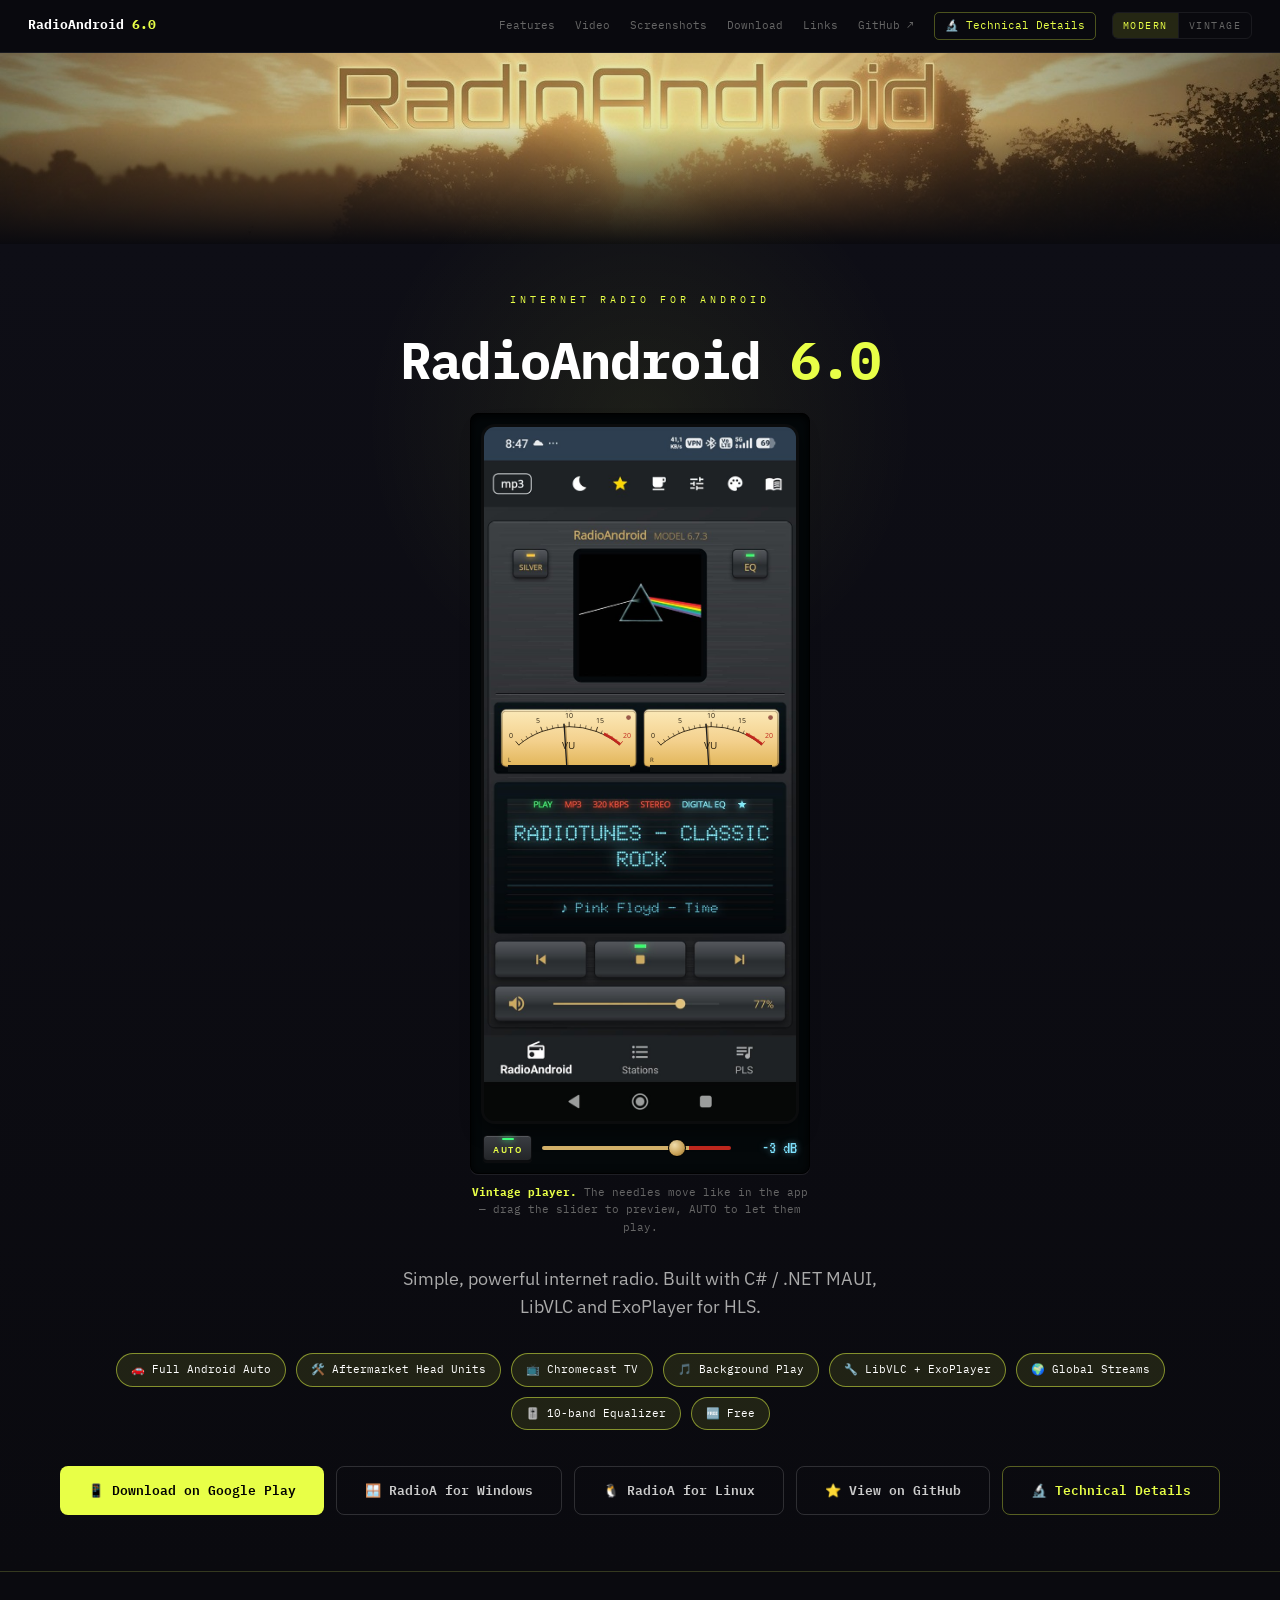
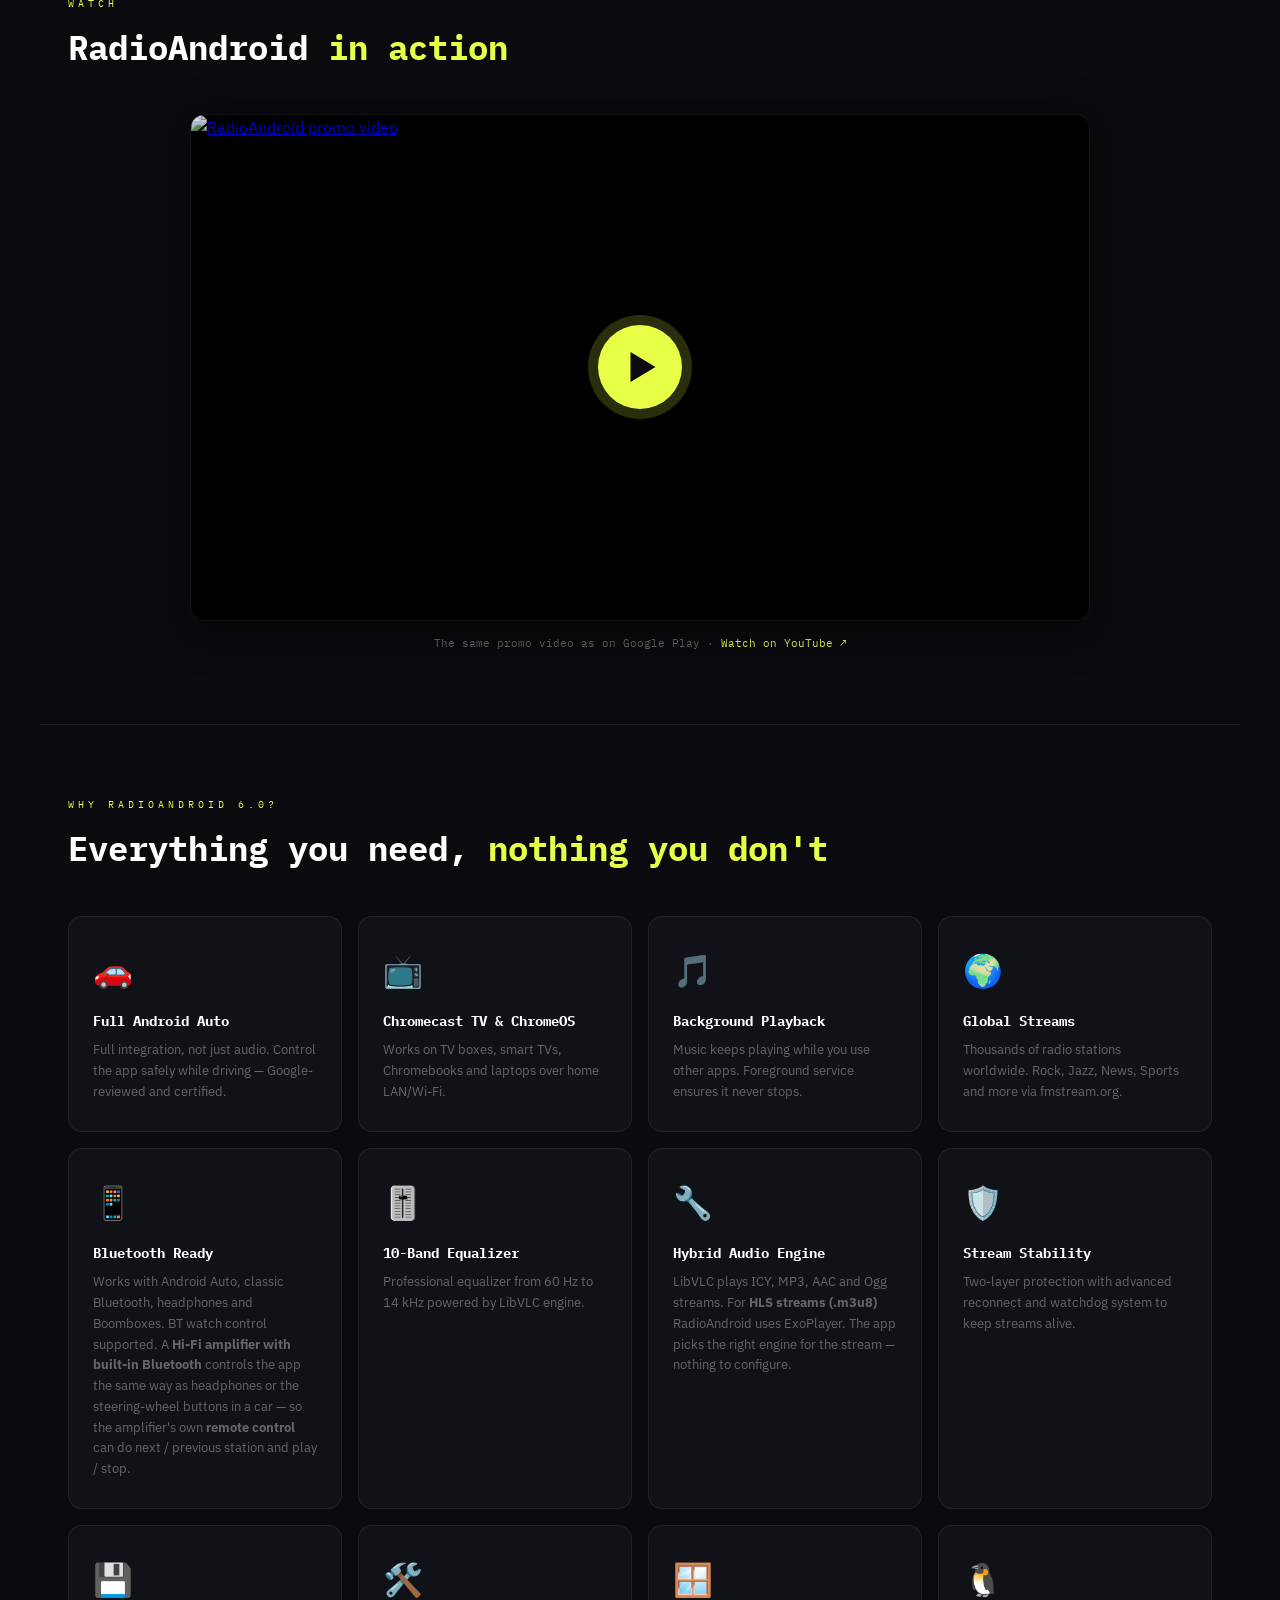
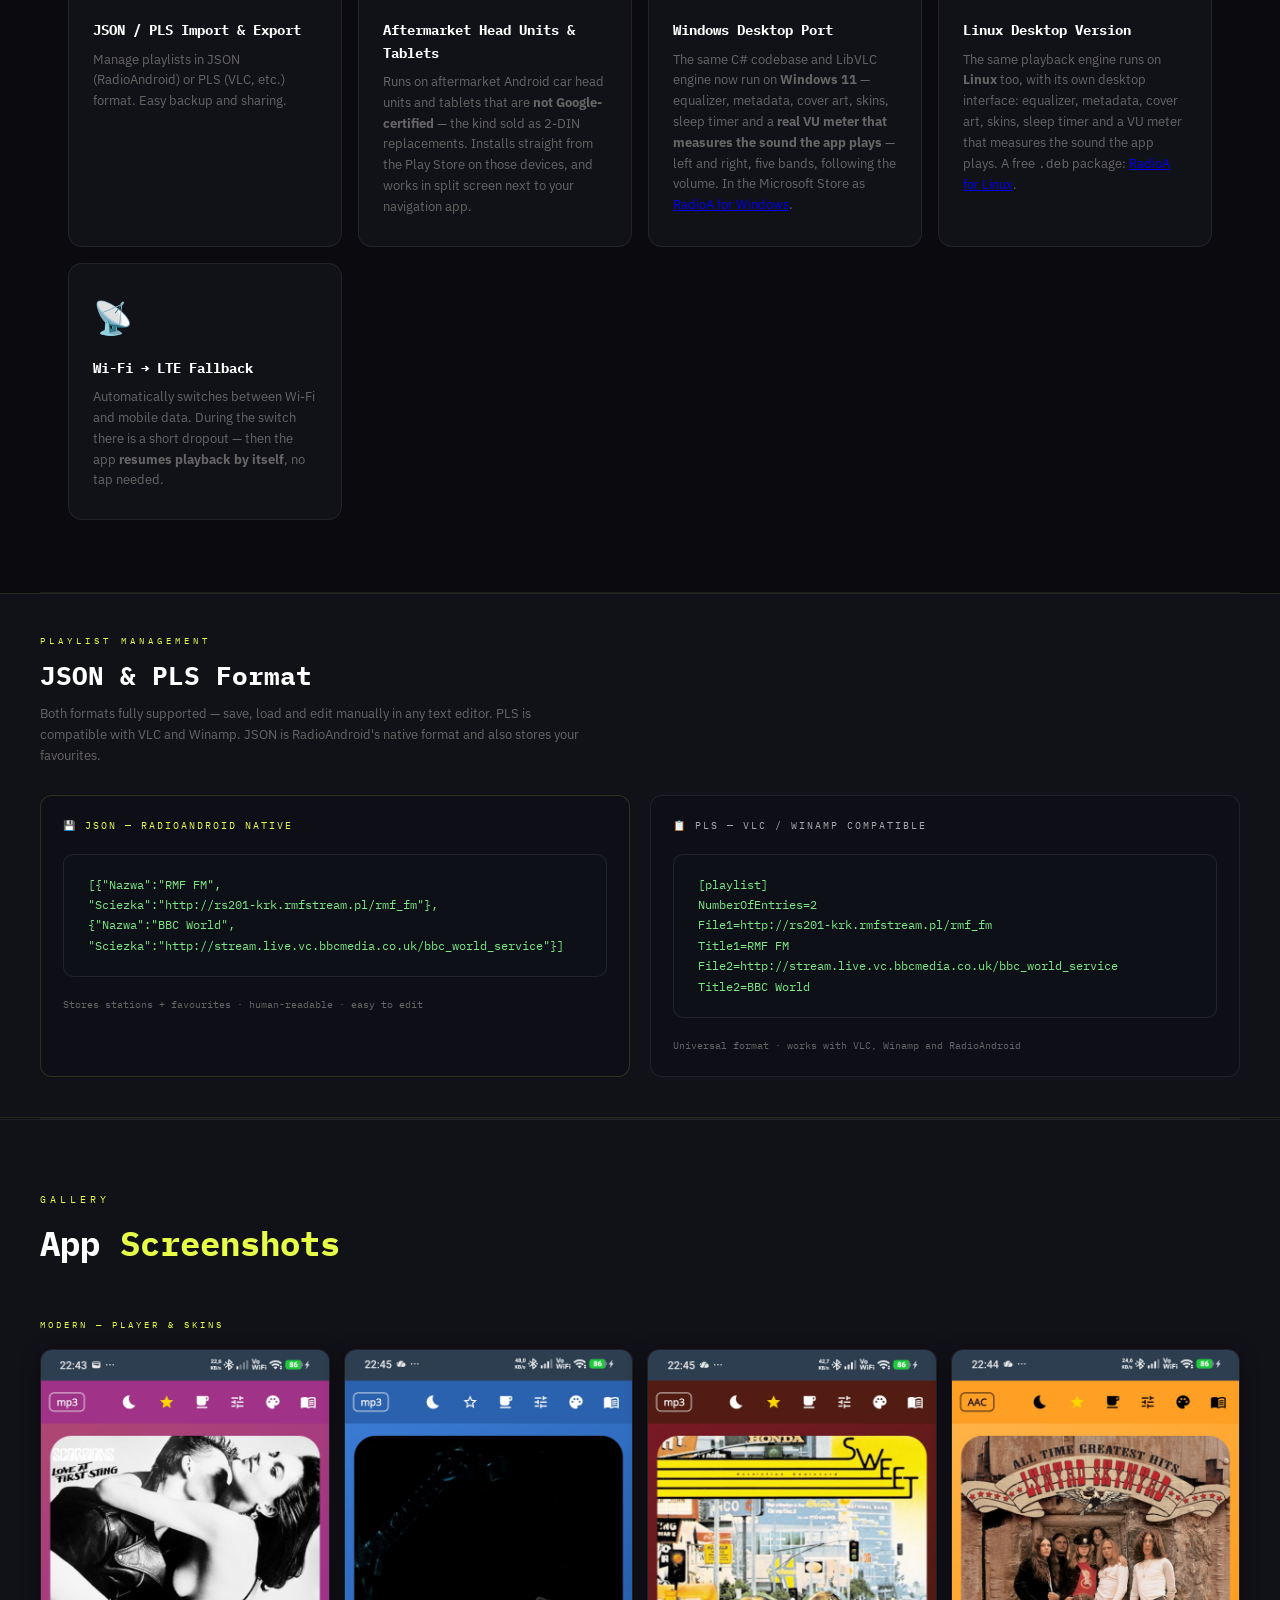
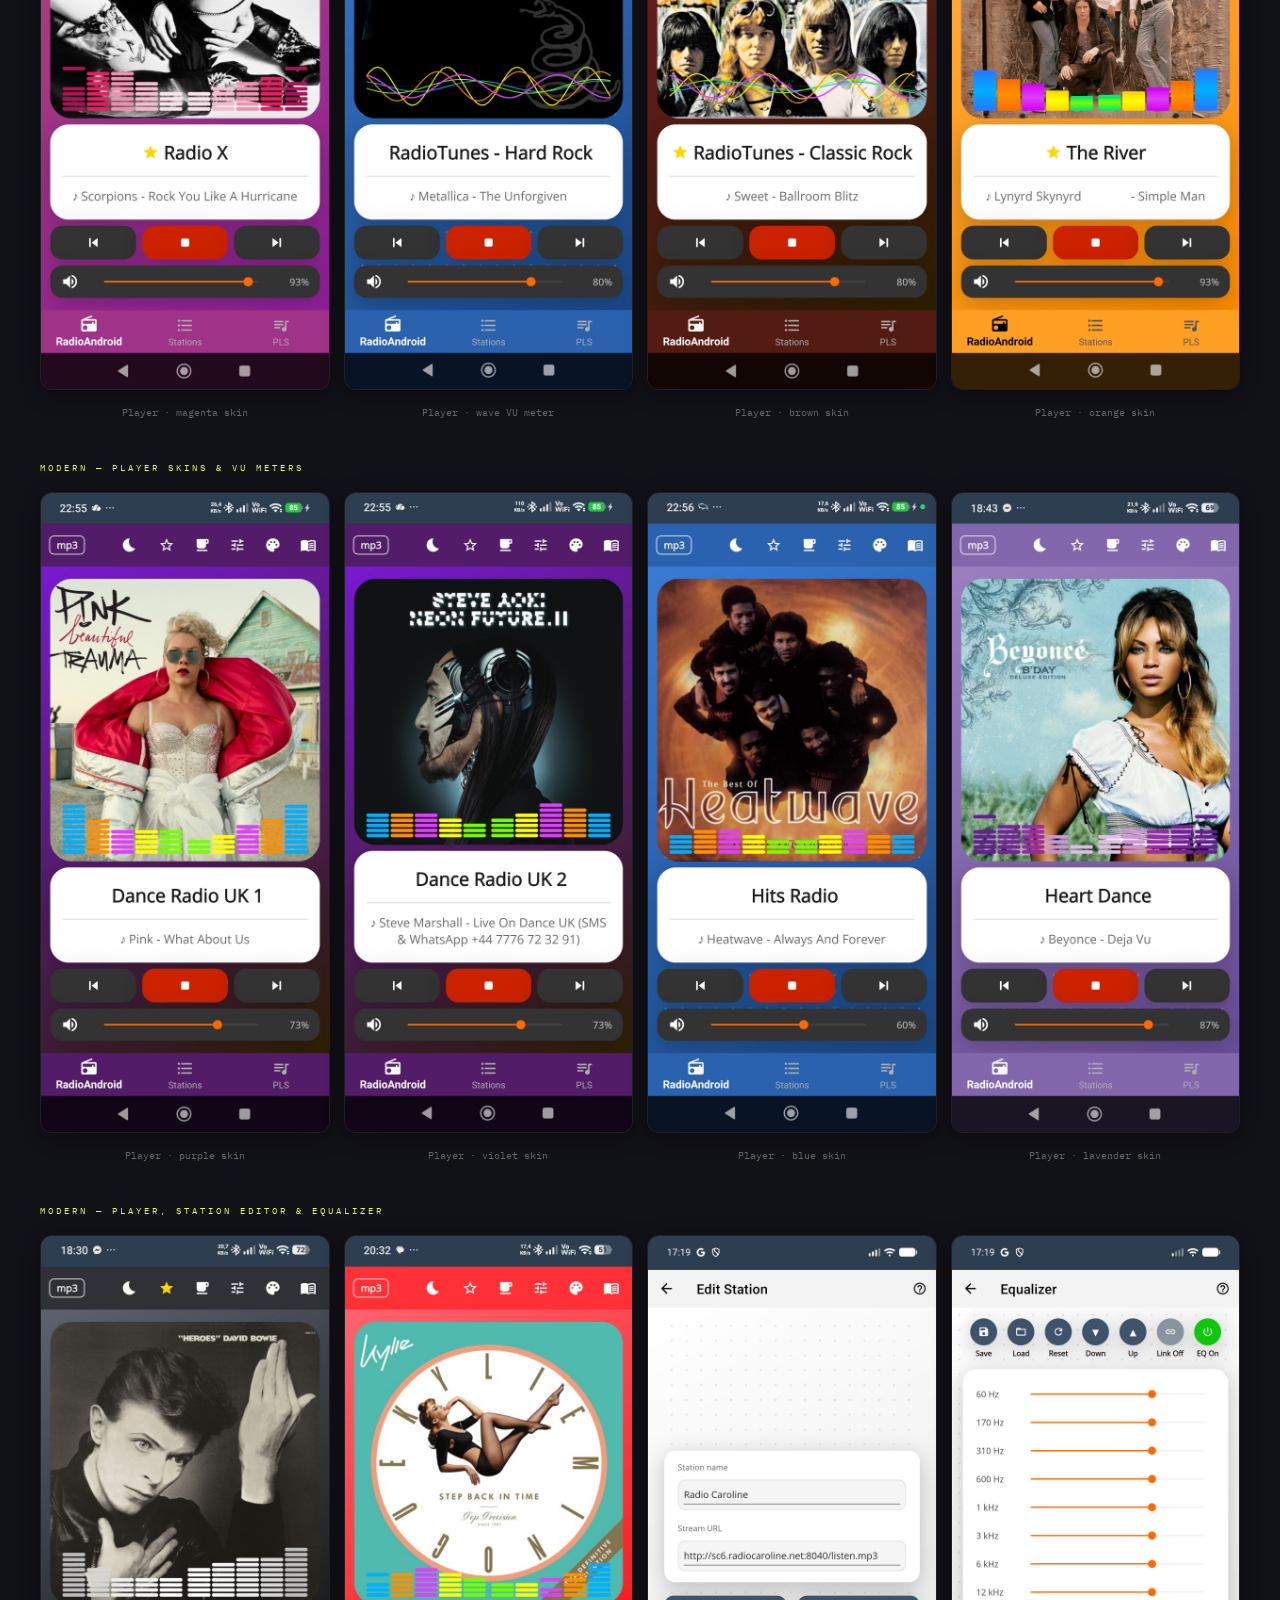
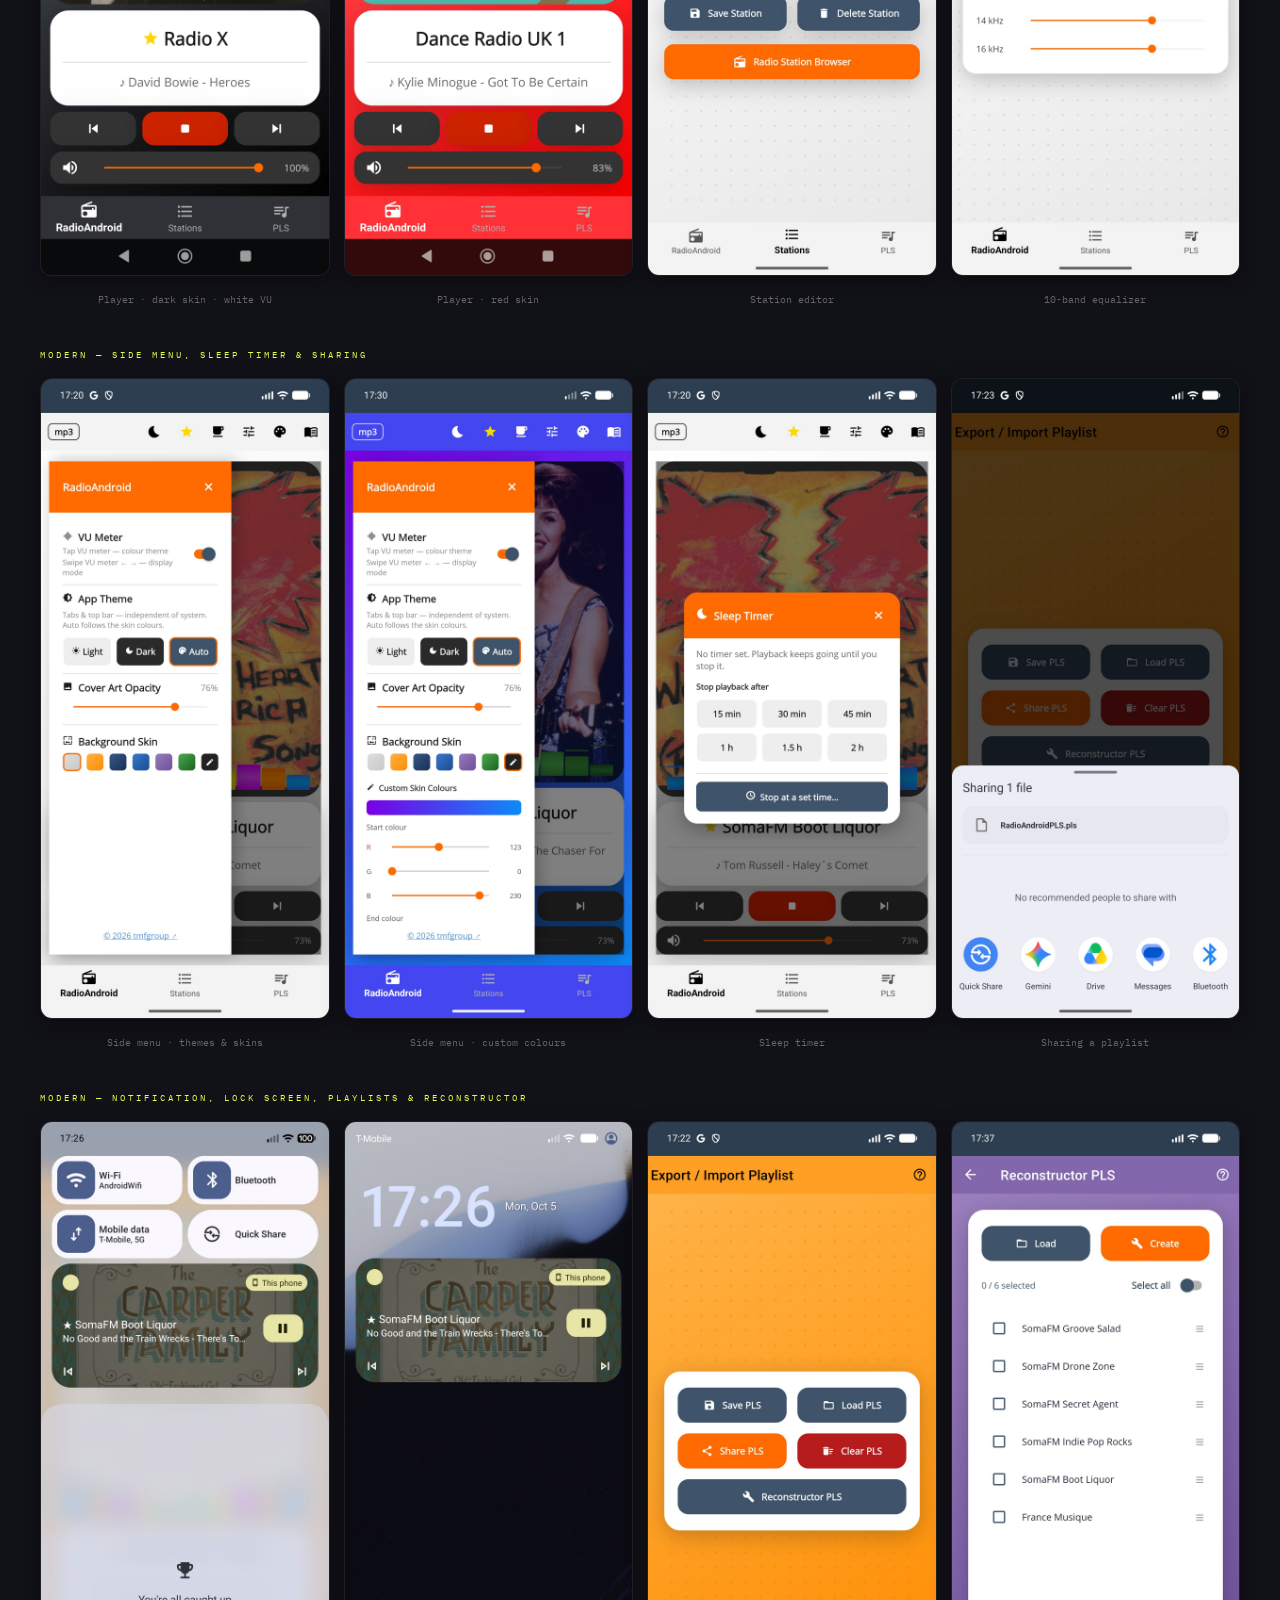
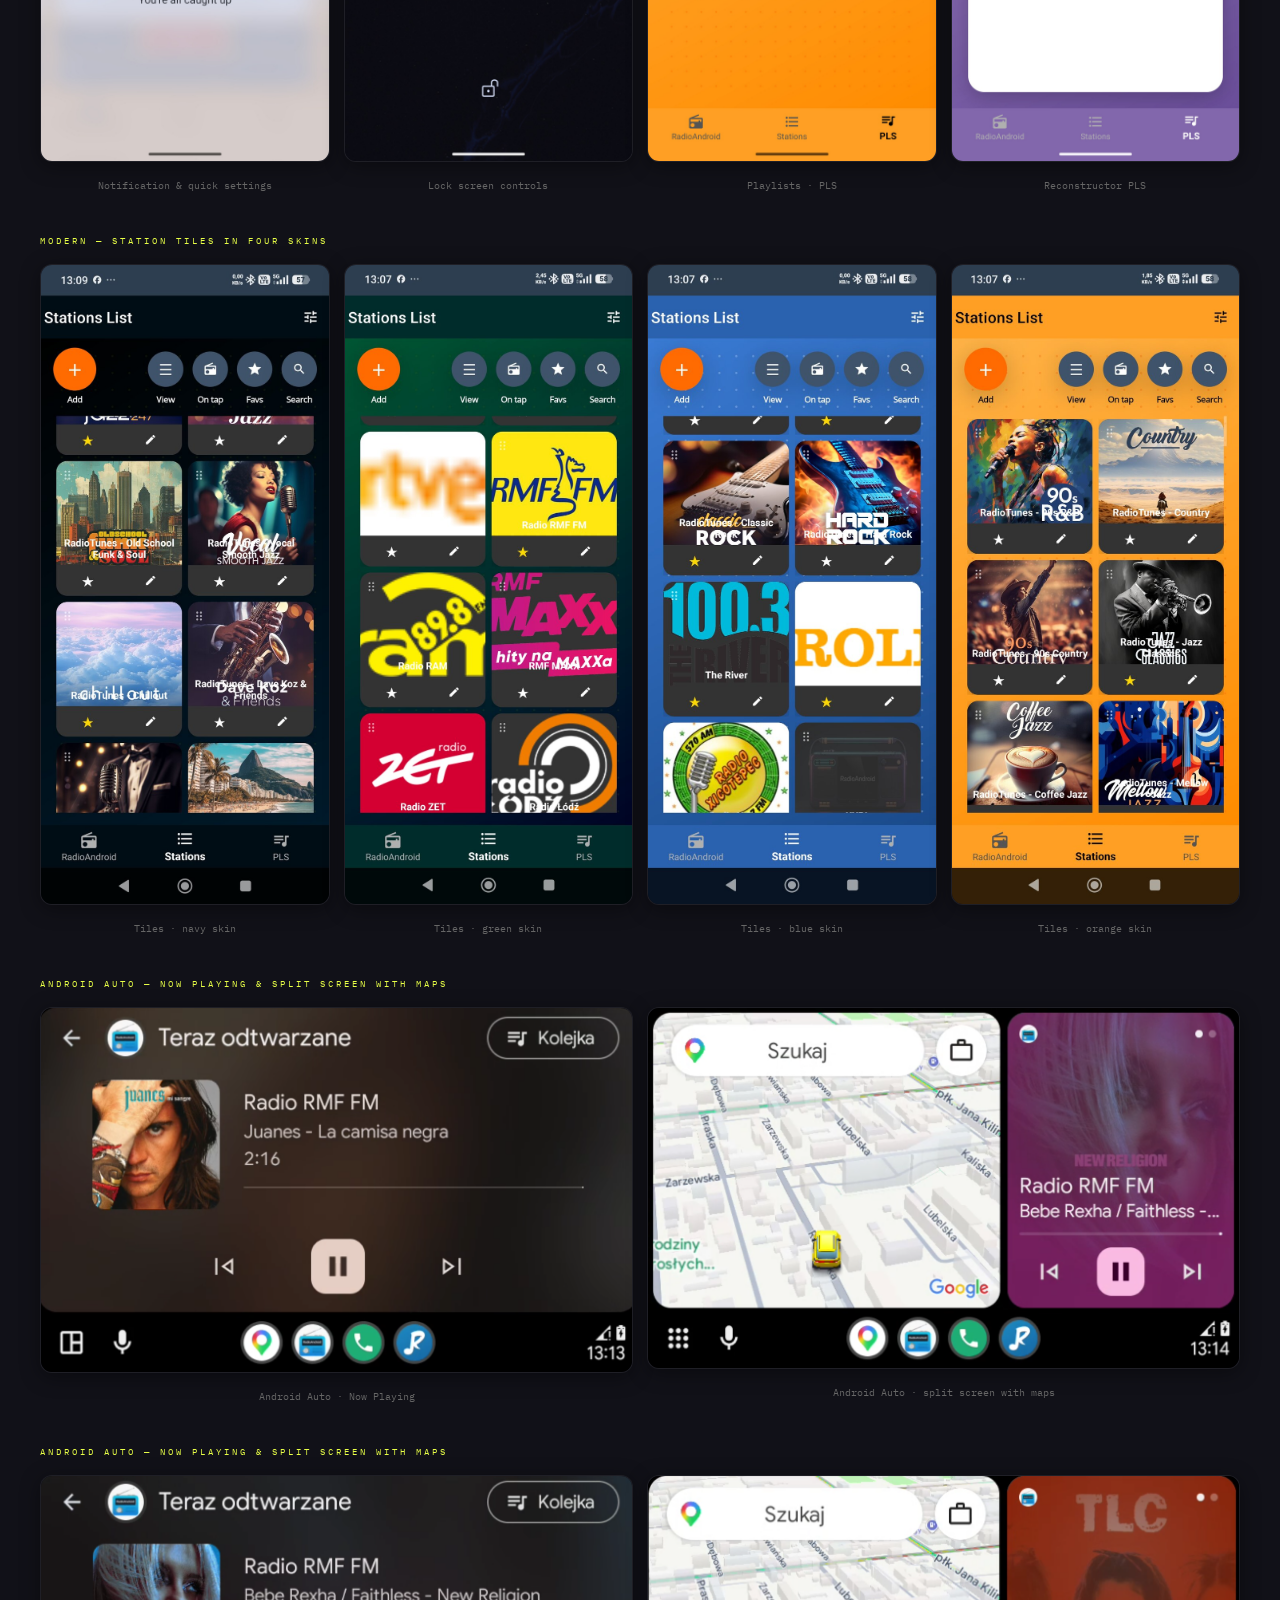
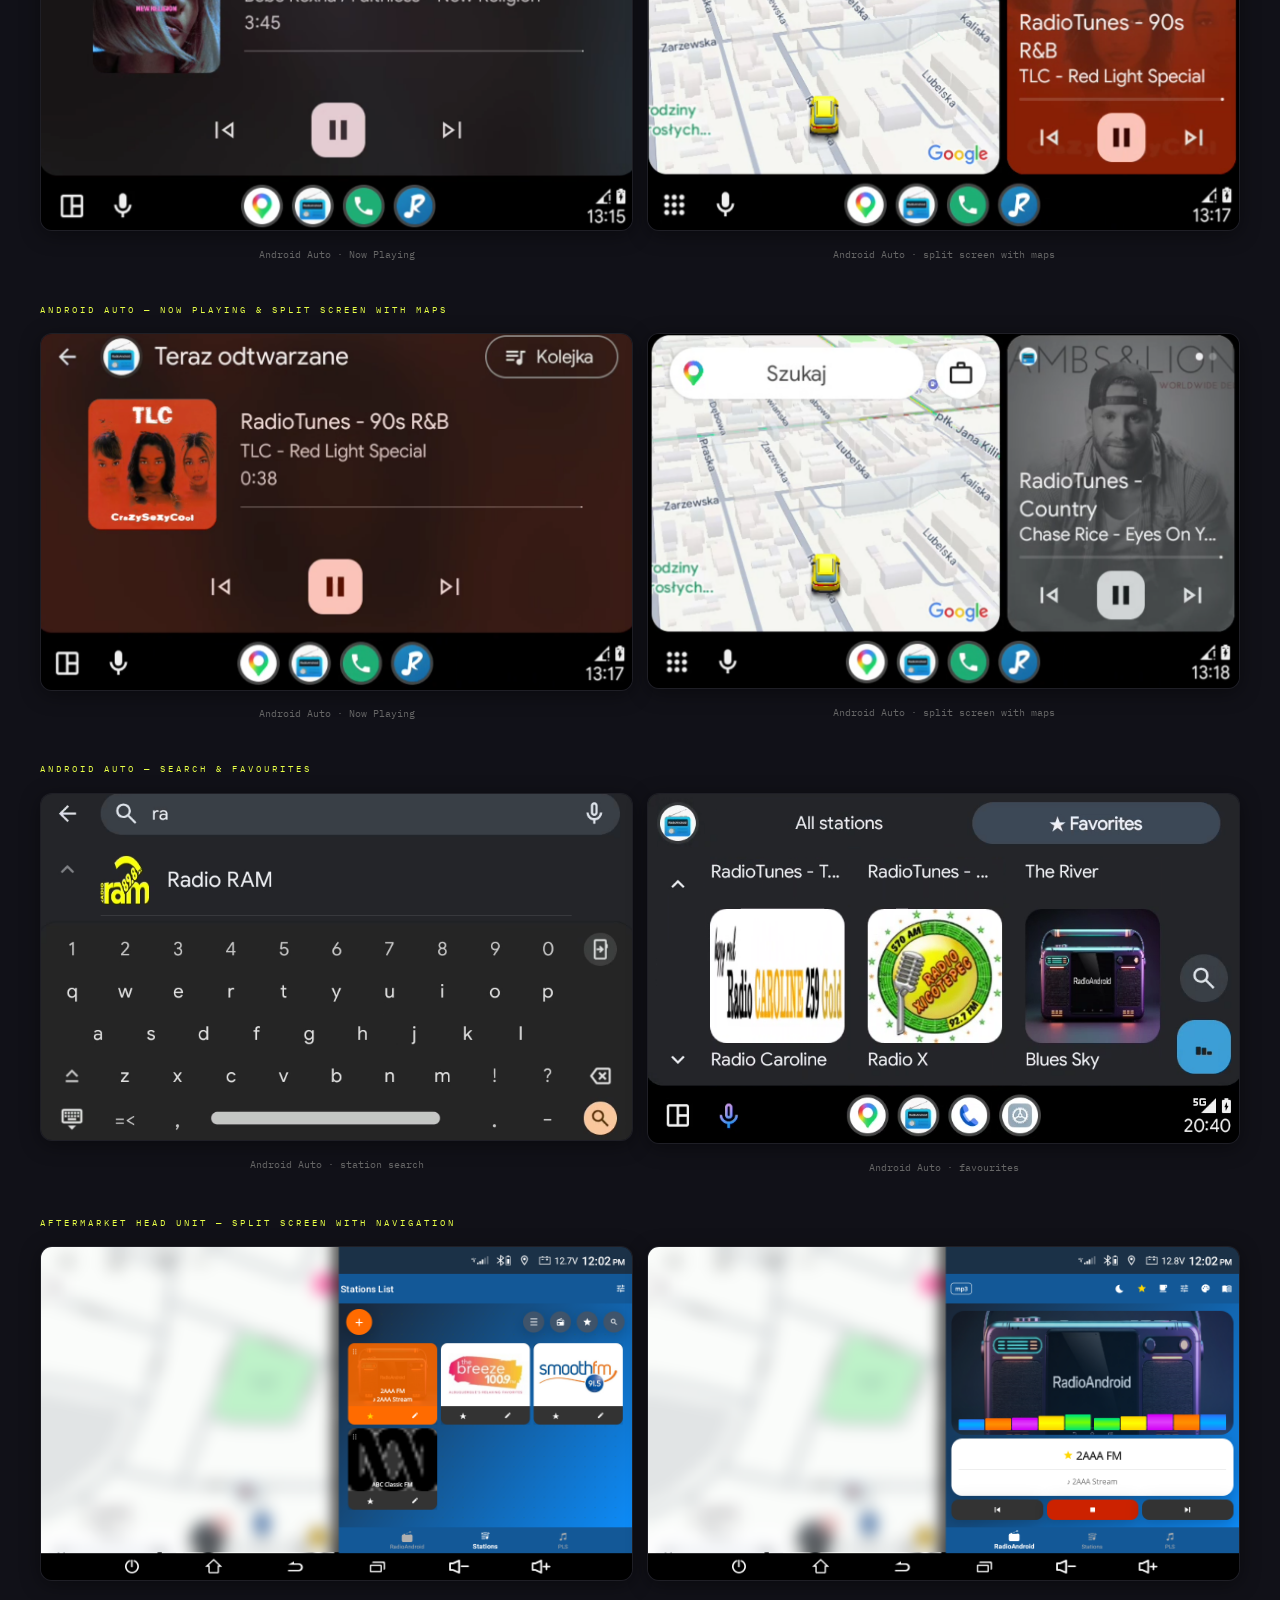
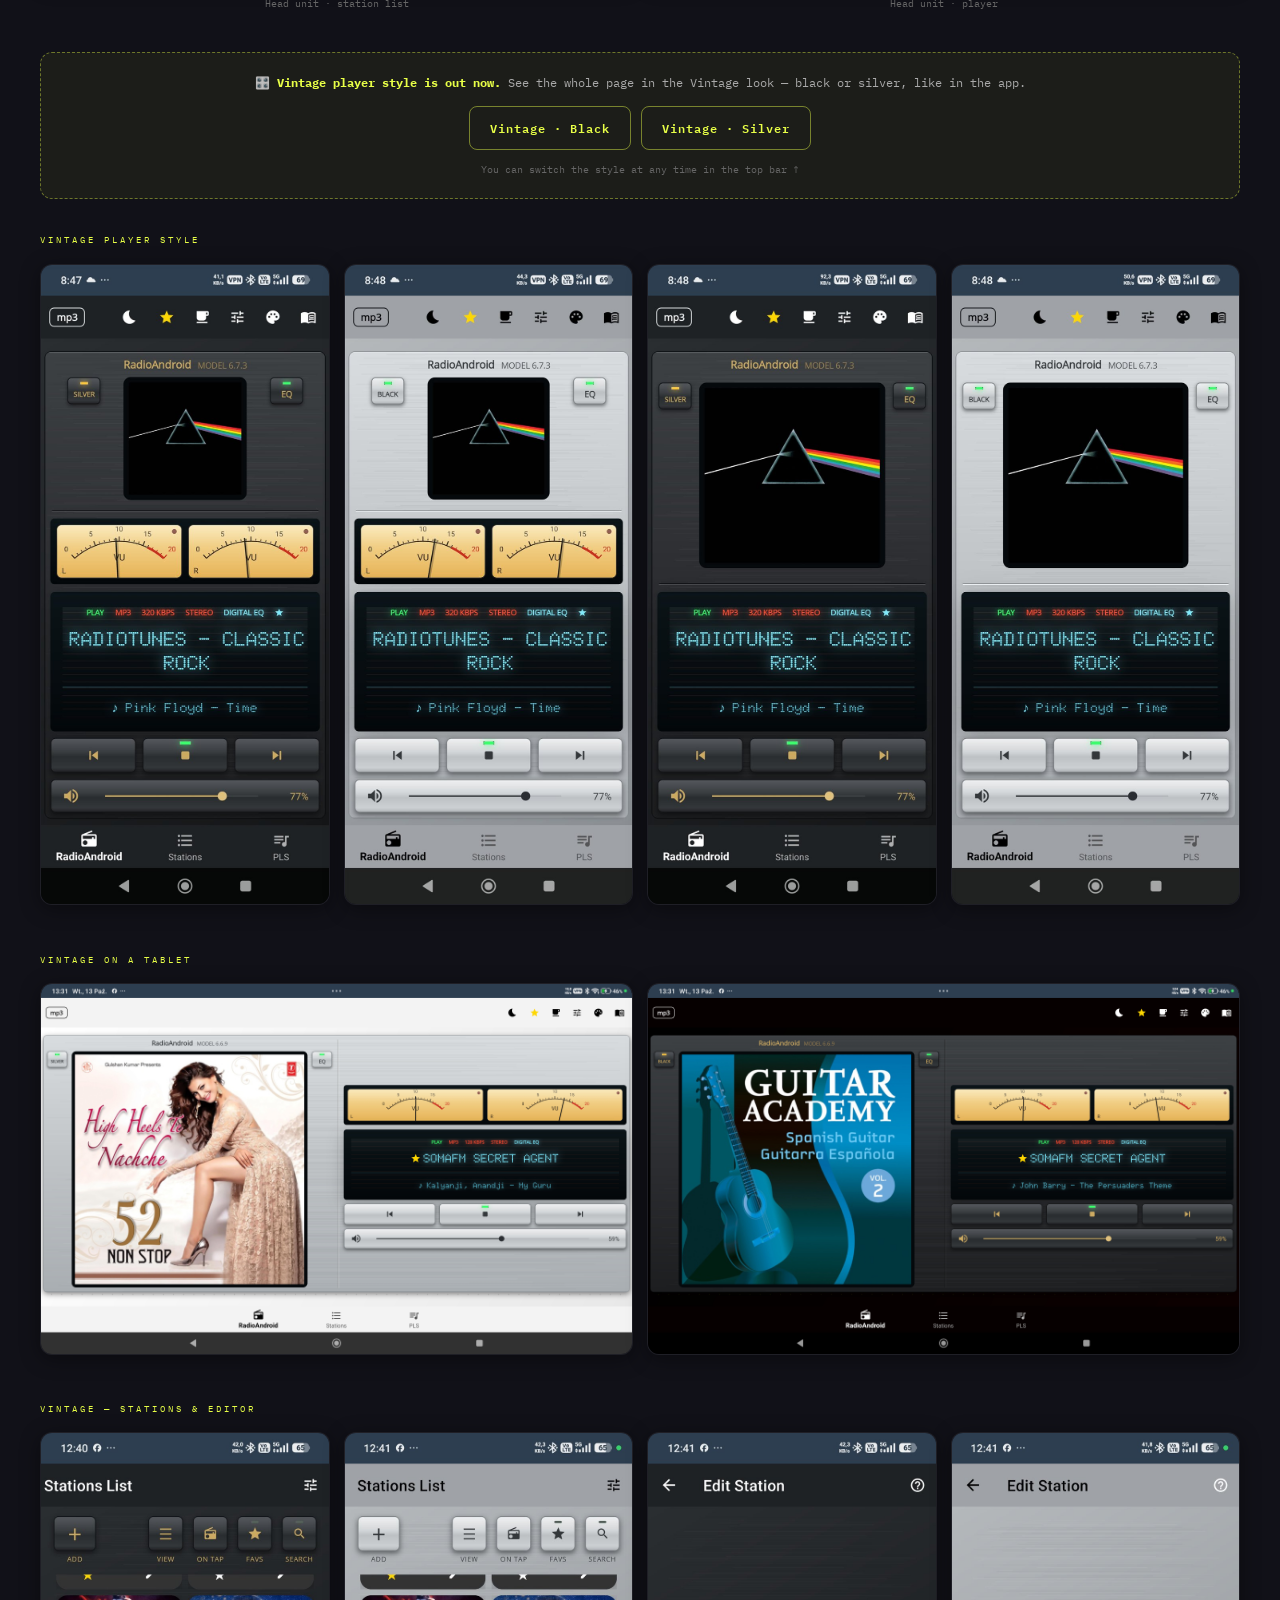
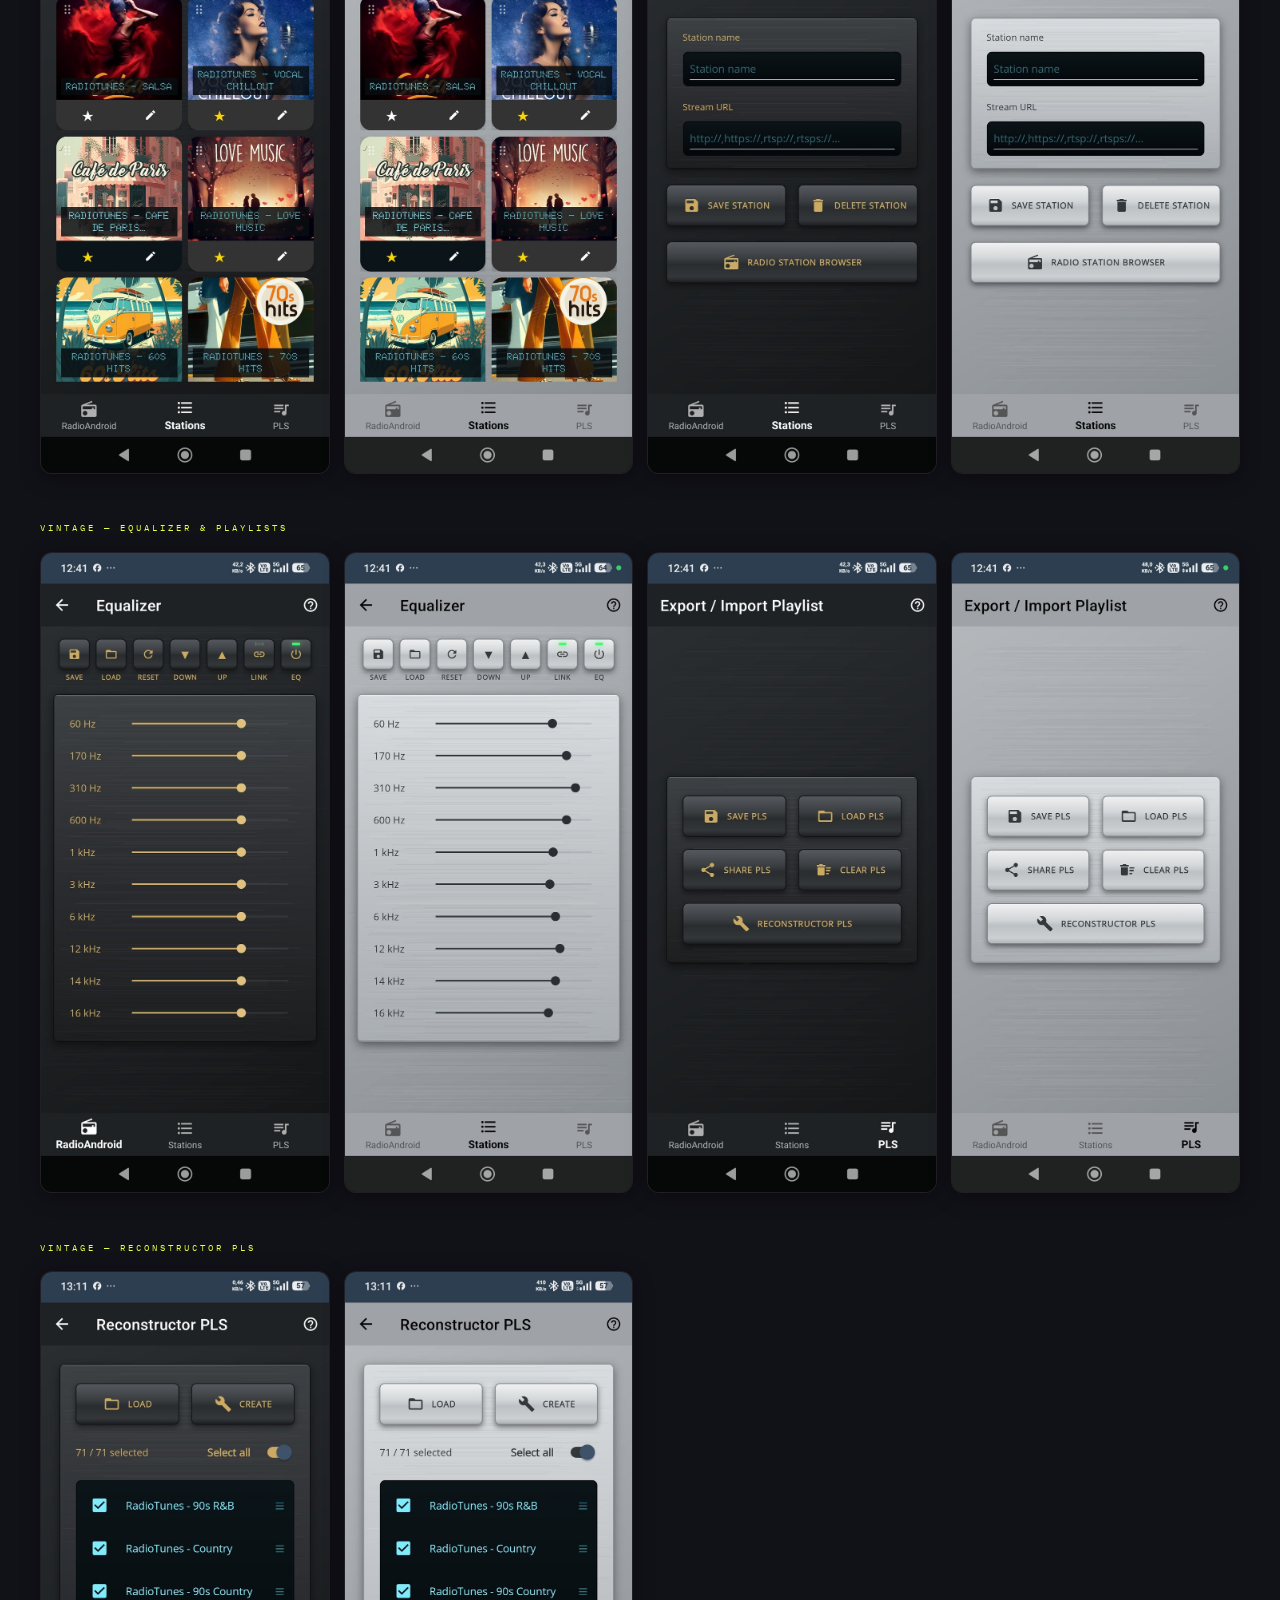
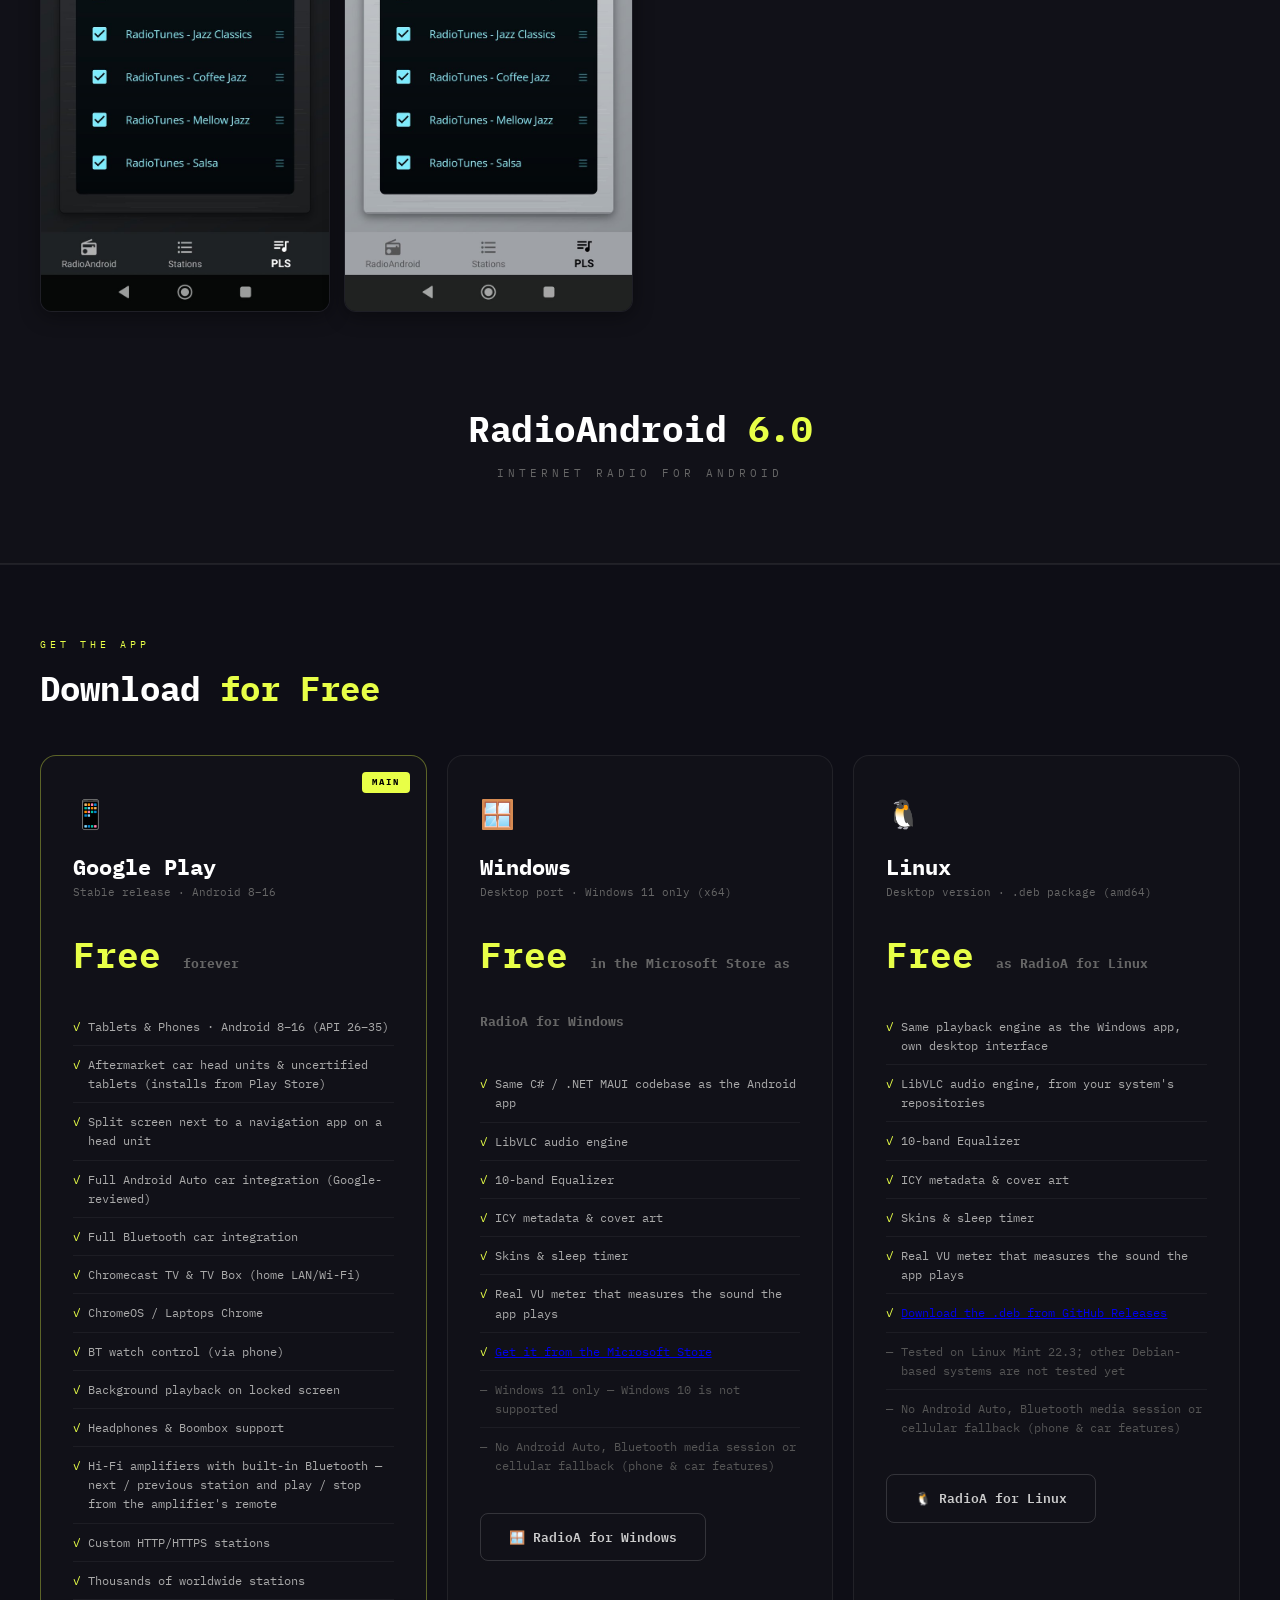
==== commit e5f5e1f3: "Docs: Vintage style is released, remove 'coming soon' wording Co-Authored-By: Claude Sonnet 5.5 <nor" ====
--- a/docs/index.html
+++ b/docs/index.html
@@ -316,11 +316,11 @@
 
 <!-- HERO -->
 <header class="hero">
-  <div class="v-soon" role="note"><span><b>Preview</b> · Vintage style coming soon to the app</span><i>The current app release uses the Modern style. Vintage arrives in a future update.</i></div>
+  <div class="v-soon" role="note"><span><b>Vintage</b> · Vintage style is now available in the app</span><i>Choose Modern or Vintage in the app settings.</i></div>
   <div class="label-small">Internet Radio for Android</div>
   <h1 class="vfd" translate="no">RadioAndroid <span>6.0</span></h1>
   <div class="vu-pair vu-showcase" data-vu="photo" translate="no"><img class="vu-shot-black" src="img/screenshot57.jpg" alt="Vintage player style, black, with the two needle VU meters moving live"><img class="vu-shot-silver" src="img/screenshot58.jpg" alt="Vintage player style, silver, with the two needle VU meters moving live"></div>
-  <p class="vu-showcase-cap"><strong>Vintage player · coming soon.</strong> The needles move like in the app — drag the slider to preview, AUTO to let them play.</p>
+  <p class="vu-showcase-cap"><strong>Vintage player.</strong> The needles move like in the app — drag the slider to preview, AUTO to let them play.</p>
   <p class="hero-sub">Simple, powerful internet radio. Built with C# / .NET MAUI, LibVLC and ExoPlayer for HLS.</p>
   <div class="badges">
     <span class="badge accent tag-key">🚗 Full Android Auto</span>
@@ -574,8 +574,8 @@
 	  </div>
     </div>
 	<div class="style-try v-group" id="try-vintage">
-      <p class="when-m">🎛️ <strong>Vintage player style is coming soon.</strong> Preview the whole page in the Vintage look — black or silver, like in the app.</p>
-      <p class="when-v">You are viewing the <strong>Vintage preview</strong>. The current app release uses the Modern style.</p>
+      <p class="when-m">🎛️ <strong>Vintage player style is out now.</strong> See the whole page in the Vintage look — black or silver, like in the app.</p>
+      <p class="when-v">You are viewing the <strong>Vintage</strong> look. Switch between Modern and Vintage in the app settings.</p>
       <div class="try-btns" translate="no">
         <button type="button" class="when-m" data-set-style="vintage" data-set-finish="black">Vintage · Black</button>
         <button type="button" class="when-m" data-set-style="vintage" data-set-finish="silver">Vintage · Silver</button>
@@ -586,52 +586,52 @@
       <small>You can switch the style at any time in the top bar ↑</small>
     </div>
 	<div class="screenshot-group v-group">
-      <div class="screenshot-group-label" style="color:var(--accent);">Vintage player style — coming soon</div>
-      <div class="screenshot-grid">
-
-		<div class="screenshot-item"><img src="img/screenshot57.jpg" alt="Vintage player style, black with gold lettering - needle VU meters under the cover window, VFD station display" loading="lazy"><p class="soon-tag">Coming soon</p></div>
-		<div class="screenshot-item"><img src="img/screenshot58.jpg" alt="Vintage player style, silver - needle VU meters under the cover window, VFD station display" loading="lazy"><p class="soon-tag">Coming soon</p></div>
-		<div class="screenshot-item"><img src="img/screenshot59.jpg" alt="Vintage player style, black - VU meters off, larger cover window" loading="lazy"><p class="soon-tag">Coming soon</p></div>
-		<div class="screenshot-item"><img src="img/screenshot60.jpg" alt="Vintage player style, silver - VU meters off, larger cover window" loading="lazy"><p class="soon-tag">Coming soon</p></div>
+      <div class="screenshot-group-label" style="color:var(--accent);">Vintage player style</div>
+      <div class="screenshot-grid">
+
+		<div class="screenshot-item"><img src="img/screenshot57.jpg" alt="Vintage player style, black with gold lettering - needle VU meters under the cover window, VFD station display" loading="lazy"></div>
+		<div class="screenshot-item"><img src="img/screenshot58.jpg" alt="Vintage player style, silver - needle VU meters under the cover window, VFD station display" loading="lazy"></div>
+		<div class="screenshot-item"><img src="img/screenshot59.jpg" alt="Vintage player style, black - VU meters off, larger cover window" loading="lazy"></div>
+		<div class="screenshot-item"><img src="img/screenshot60.jpg" alt="Vintage player style, silver - VU meters off, larger cover window" loading="lazy"></div>
 
 	  </div>
     </div>
 	<div class="screenshot-group v-group">
-      <div class="screenshot-group-label" style="color:var(--accent);">Vintage on a tablet — coming soon</div>
-      <div class="screenshot-grid">
-
-		<div class="screenshot-item"><img src="img/screenshot55.jpg" alt="Vintage player style on a tablet in landscape, silver" loading="lazy"><p class="soon-tag">Coming soon</p></div>
-		<div class="screenshot-item"><img src="img/screenshot56.jpg" alt="Vintage player style on a tablet in landscape, black" loading="lazy"><p class="soon-tag">Coming soon</p></div>
+      <div class="screenshot-group-label" style="color:var(--accent);">Vintage on a tablet</div>
+      <div class="screenshot-grid">
+
+		<div class="screenshot-item"><img src="img/screenshot55.jpg" alt="Vintage player style on a tablet in landscape, silver" loading="lazy"></div>
+		<div class="screenshot-item"><img src="img/screenshot56.jpg" alt="Vintage player style on a tablet in landscape, black" loading="lazy"></div>
 
 	  </div>
     </div>
 	<div class="screenshot-group v-group">
-      <div class="screenshot-group-label" style="color:var(--accent);">Vintage — stations &amp; editor — coming soon</div>
-      <div class="screenshot-grid">
-
-		<div class="screenshot-item"><img src="img/screenshot61.jpg" alt="Vintage style, black - station list in tile view with station artwork and VFD names" loading="lazy"><p class="soon-tag">Coming soon</p></div>
-		<div class="screenshot-item"><img src="img/screenshot62.jpg" alt="Vintage style, silver - station list in tile view with station artwork and VFD names" loading="lazy"><p class="soon-tag">Coming soon</p></div>
-		<div class="screenshot-item"><img src="img/screenshot63.jpg" alt="Vintage style, black - station editor with name, stream URL and Radio Station Browser" loading="lazy"><p class="soon-tag">Coming soon</p></div>
-		<div class="screenshot-item"><img src="img/screenshot64.jpg" alt="Vintage style, silver - station editor with name, stream URL and Radio Station Browser" loading="lazy"><p class="soon-tag">Coming soon</p></div>
+      <div class="screenshot-group-label" style="color:var(--accent);">Vintage — stations &amp; editor</div>
+      <div class="screenshot-grid">
+
+		<div class="screenshot-item"><img src="img/screenshot61.jpg" alt="Vintage style, black - station list in tile view with station artwork and VFD names" loading="lazy"></div>
+		<div class="screenshot-item"><img src="img/screenshot62.jpg" alt="Vintage style, silver - station list in tile view with station artwork and VFD names" loading="lazy"></div>
+		<div class="screenshot-item"><img src="img/screenshot63.jpg" alt="Vintage style, black - station editor with name, stream URL and Radio Station Browser" loading="lazy"></div>
+		<div class="screenshot-item"><img src="img/screenshot64.jpg" alt="Vintage style, silver - station editor with name, stream URL and Radio Station Browser" loading="lazy"></div>
 
 	  </div>
     </div>
 	<div class="screenshot-group v-group">
-      <div class="screenshot-group-label" style="color:var(--accent);">Vintage — equalizer &amp; playlists — coming soon</div>
-      <div class="screenshot-grid">
-
-		<div class="screenshot-item"><img src="img/screenshot65.jpg" alt="Vintage style, black - ten band equalizer with save, load, reset and link" loading="lazy"><p class="soon-tag">Coming soon</p></div>
-		<div class="screenshot-item"><img src="img/screenshot66.jpg" alt="Vintage style, silver - ten band equalizer with save, load, reset and link" loading="lazy"><p class="soon-tag">Coming soon</p></div>
-		<div class="screenshot-item"><img src="img/screenshot67.jpg" alt="Vintage style, black - playlists: save, load, share, clear and Reconstructor PLS" loading="lazy"><p class="soon-tag">Coming soon</p></div>
-		<div class="screenshot-item"><img src="img/screenshot68.jpg" alt="Vintage style, silver - playlists: save, load, share, clear and Reconstructor PLS" loading="lazy"><p class="soon-tag">Coming soon</p></div>
+      <div class="screenshot-group-label" style="color:var(--accent);">Vintage — equalizer &amp; playlists</div>
+      <div class="screenshot-grid">
+
+		<div class="screenshot-item"><img src="img/screenshot65.jpg" alt="Vintage style, black - ten band equalizer with save, load, reset and link" loading="lazy"></div>
+		<div class="screenshot-item"><img src="img/screenshot66.jpg" alt="Vintage style, silver - ten band equalizer with save, load, reset and link" loading="lazy"></div>
+		<div class="screenshot-item"><img src="img/screenshot67.jpg" alt="Vintage style, black - playlists: save, load, share, clear and Reconstructor PLS" loading="lazy"></div>
+		<div class="screenshot-item"><img src="img/screenshot68.jpg" alt="Vintage style, silver - playlists: save, load, share, clear and Reconstructor PLS" loading="lazy"></div>
 
 	  </div>
     </div>
 	<div class="screenshot-group v-group">
-      <div class="screenshot-group-label" style="color:var(--accent);">Vintage — Reconstructor PLS — coming soon</div>
+      <div class="screenshot-group-label" style="color:var(--accent);">Vintage — Reconstructor PLS</div>
       <div class="screenshot-grid cols-4">
-        <div class="screenshot-item"><img src="img/screenshot73.jpg" alt="Vintage style, black - Reconstructor PLS with all 71 stations selected" loading="lazy"><p class="soon-tag">Coming soon</p></div>
-        <div class="screenshot-item"><img src="img/screenshot74.jpg" alt="Vintage style, silver - Reconstructor PLS with all 71 stations selected" loading="lazy"><p class="soon-tag">Coming soon</p></div>
+        <div class="screenshot-item"><img src="img/screenshot73.jpg" alt="Vintage style, black - Reconstructor PLS with all 71 stations selected" loading="lazy"></div>
+        <div class="screenshot-item"><img src="img/screenshot74.jpg" alt="Vintage style, silver - Reconstructor PLS with all 71 stations selected" loading="lazy"></div>
       </div>
     </div>
 
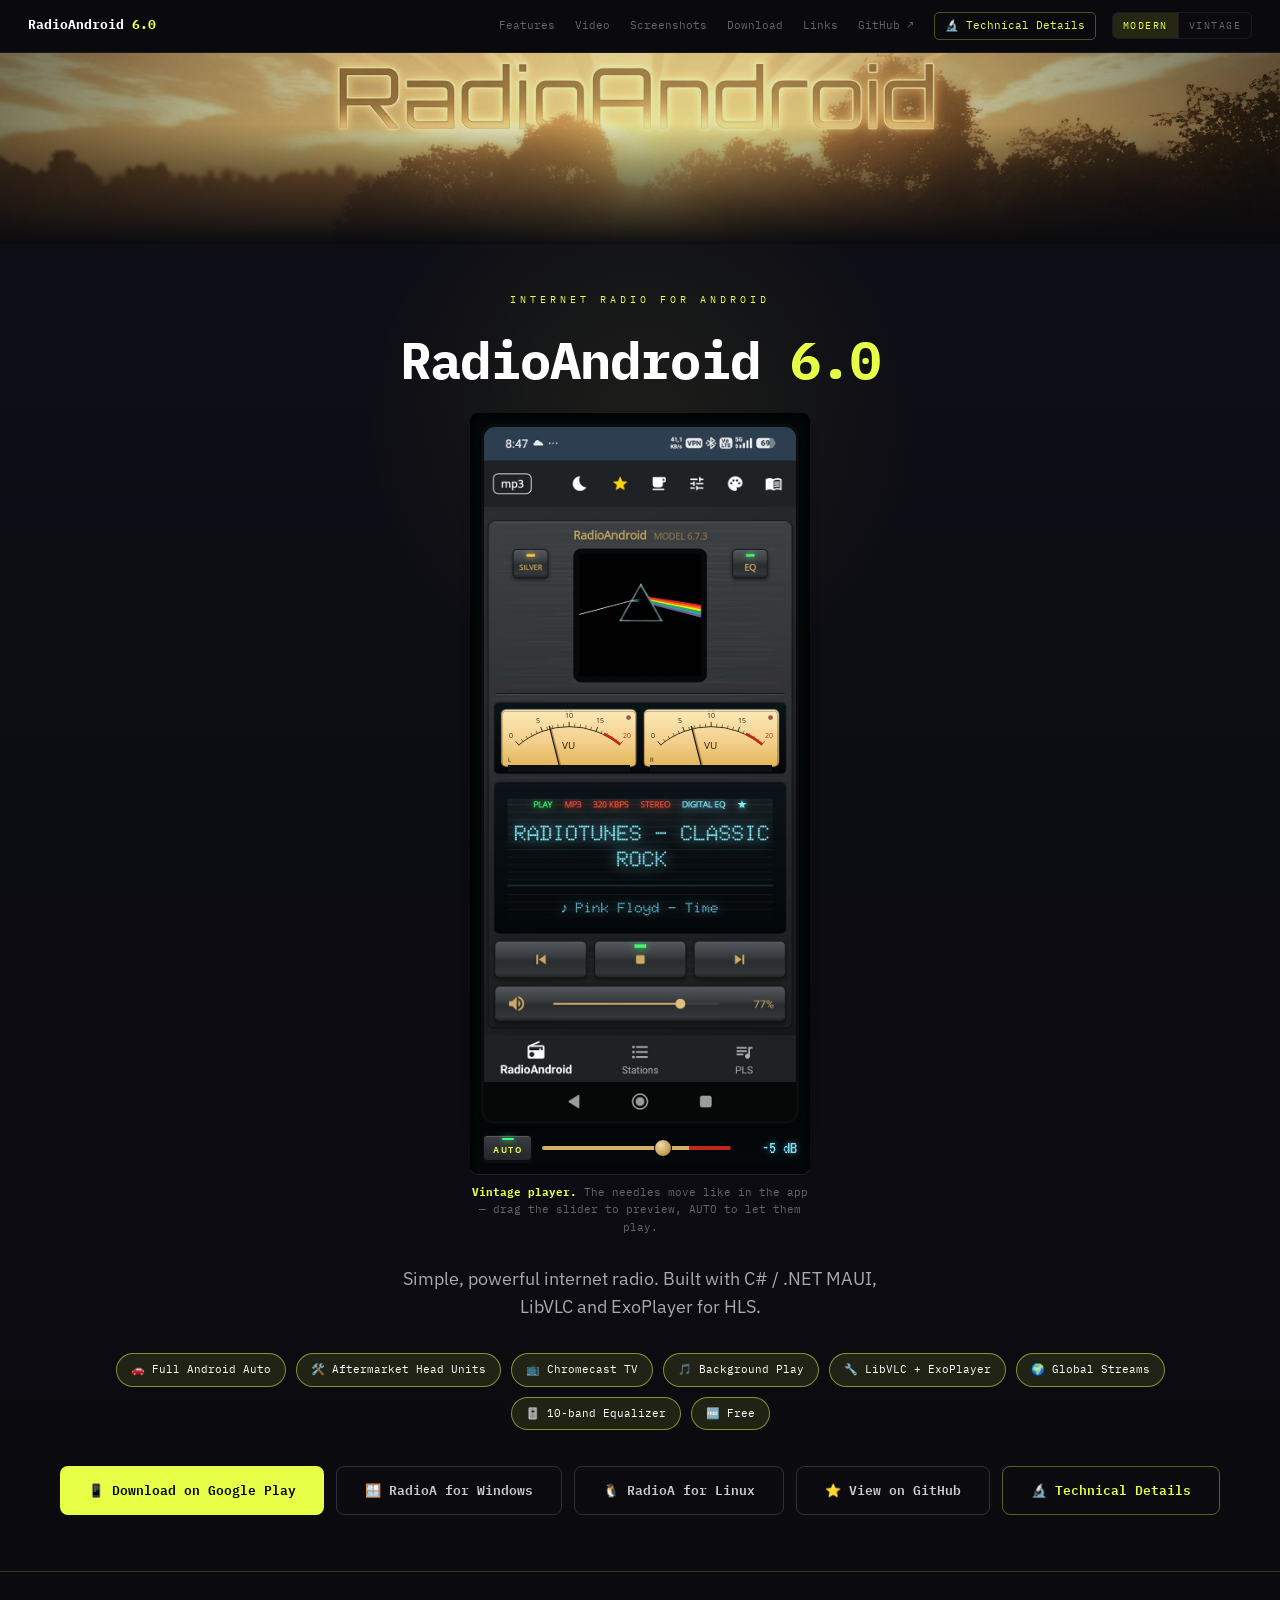
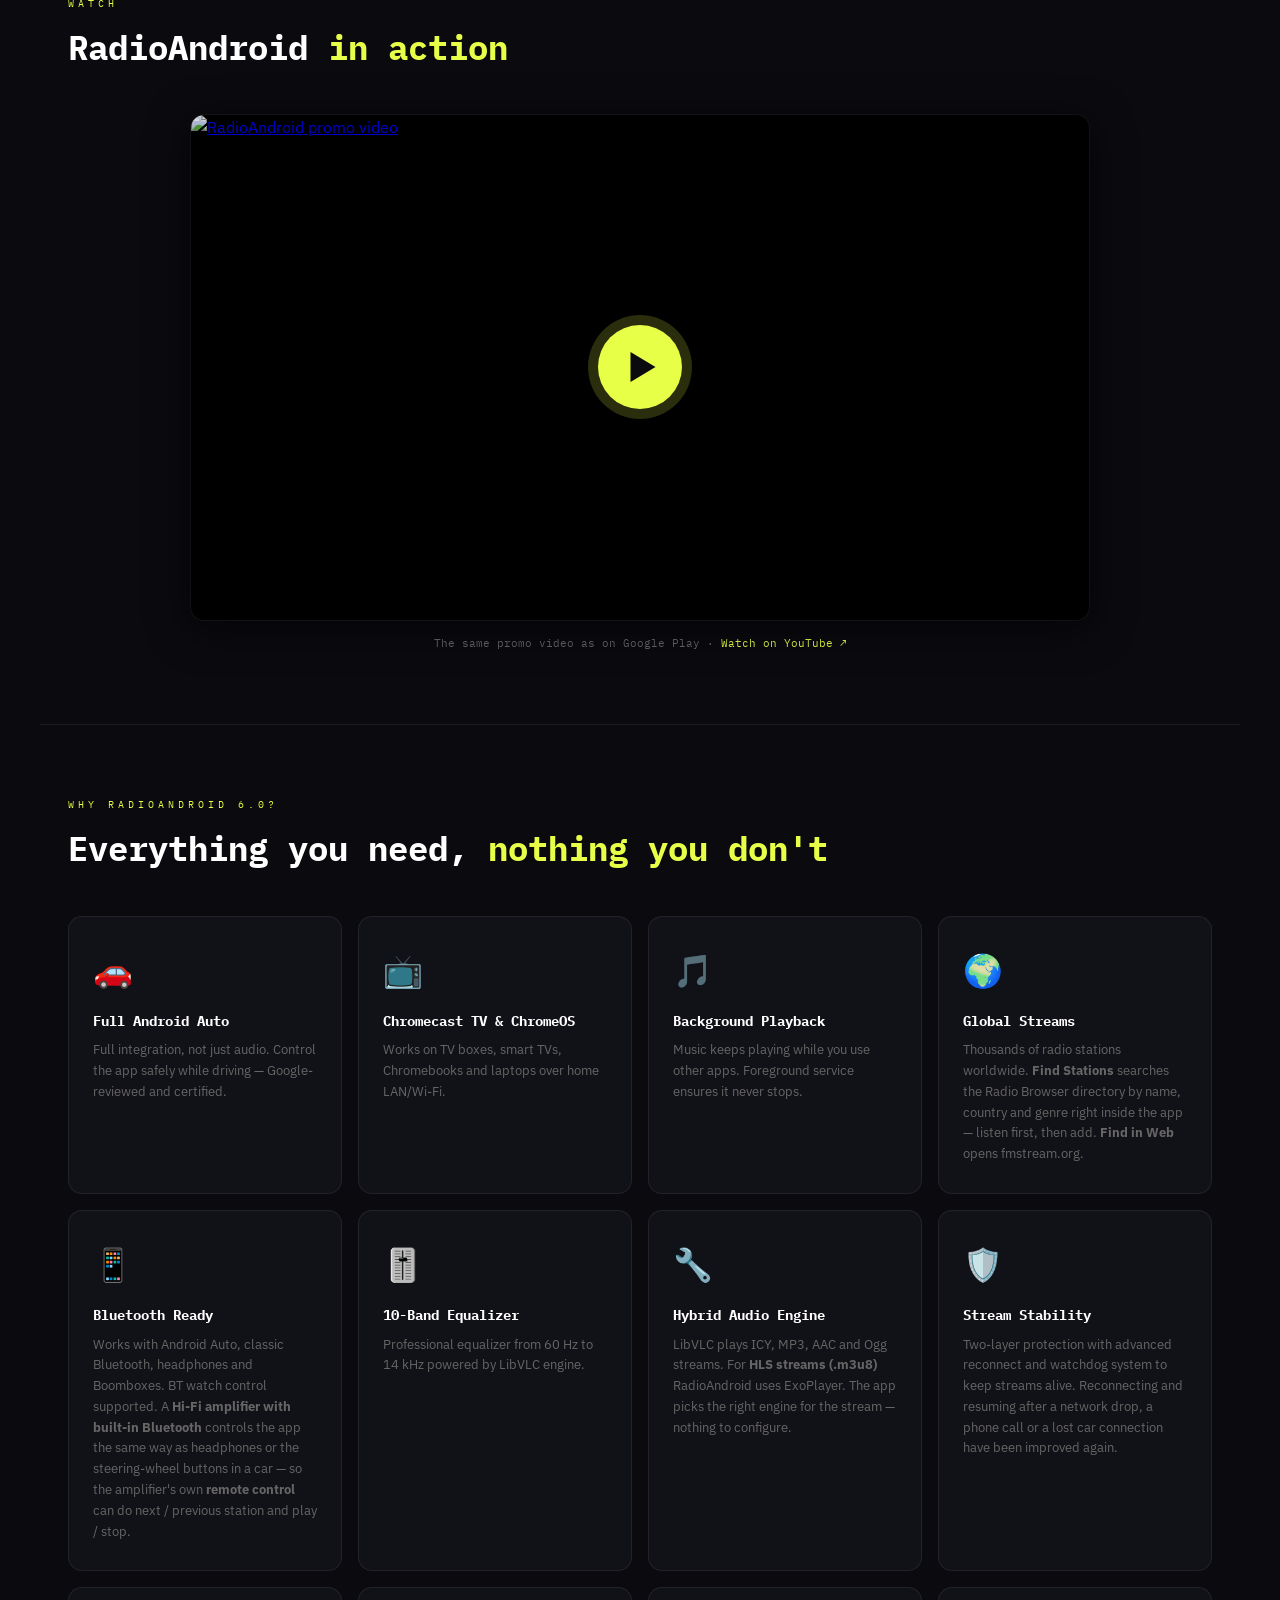
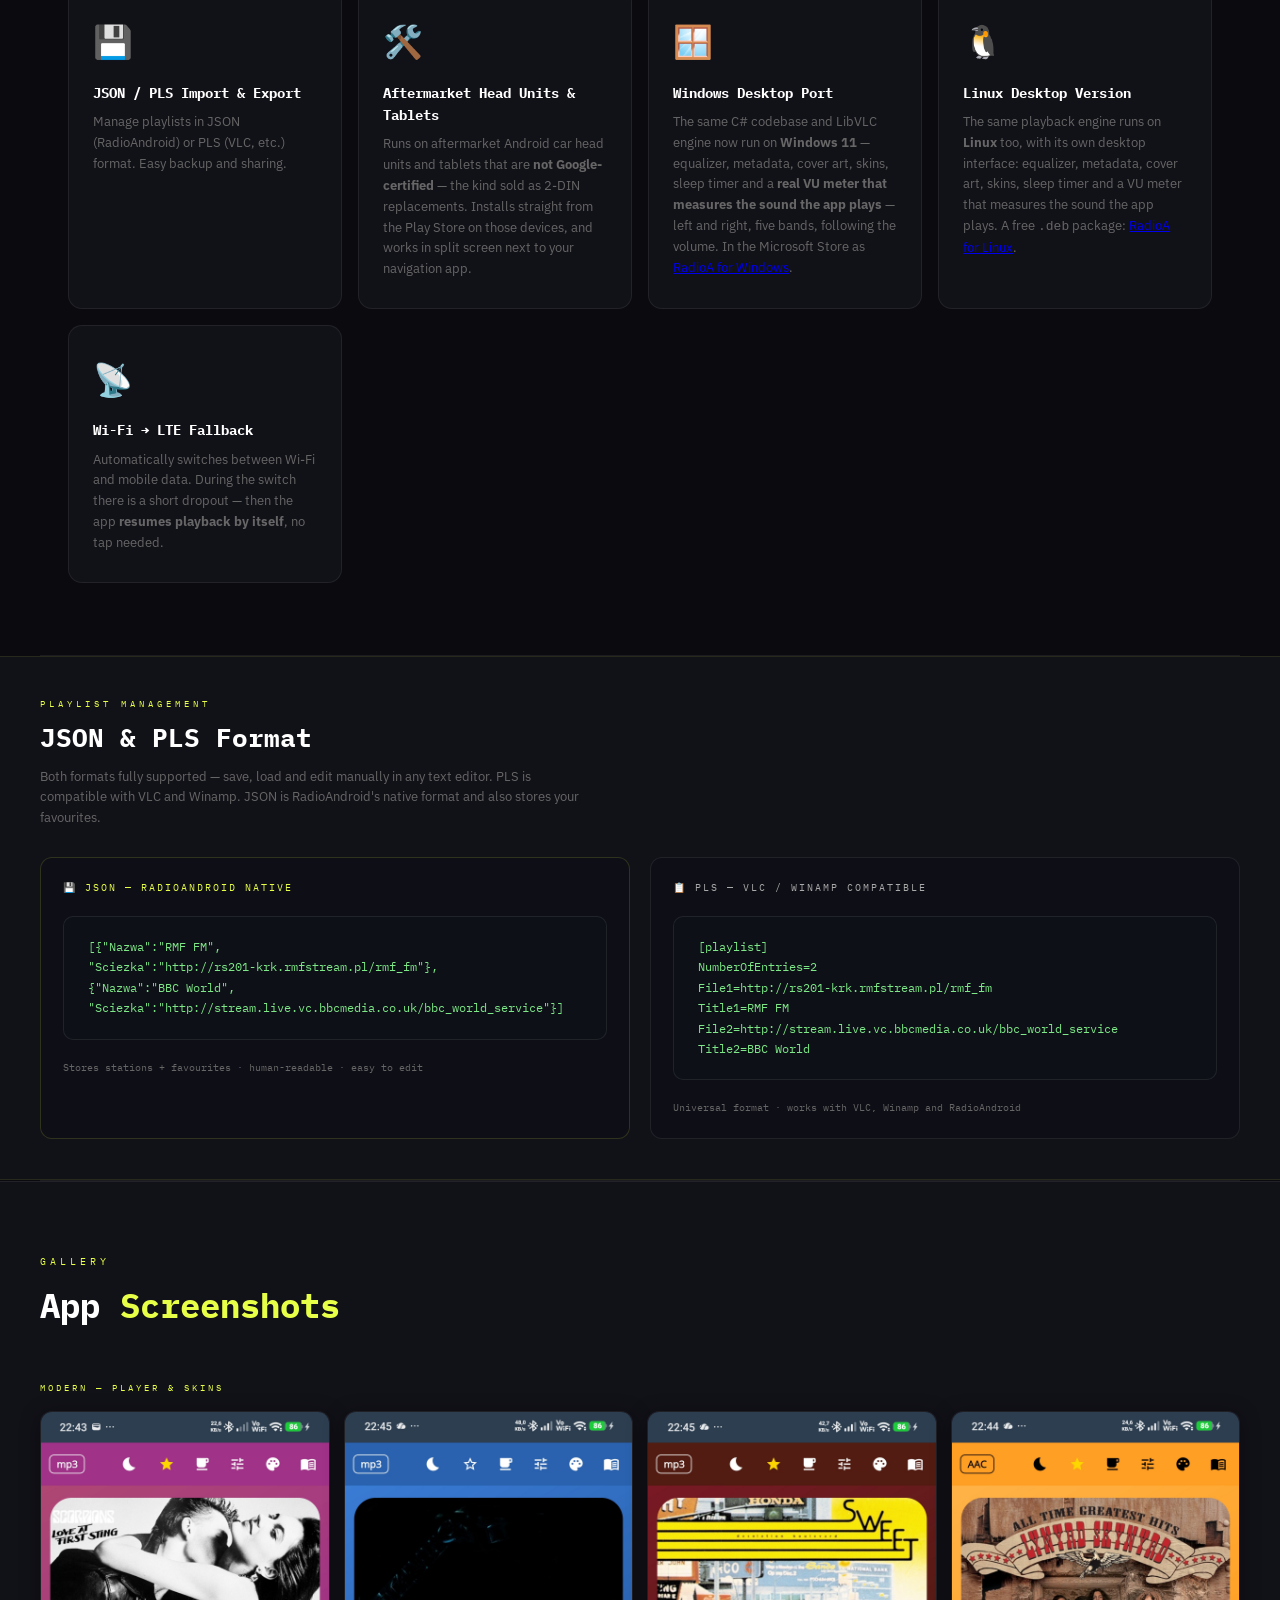
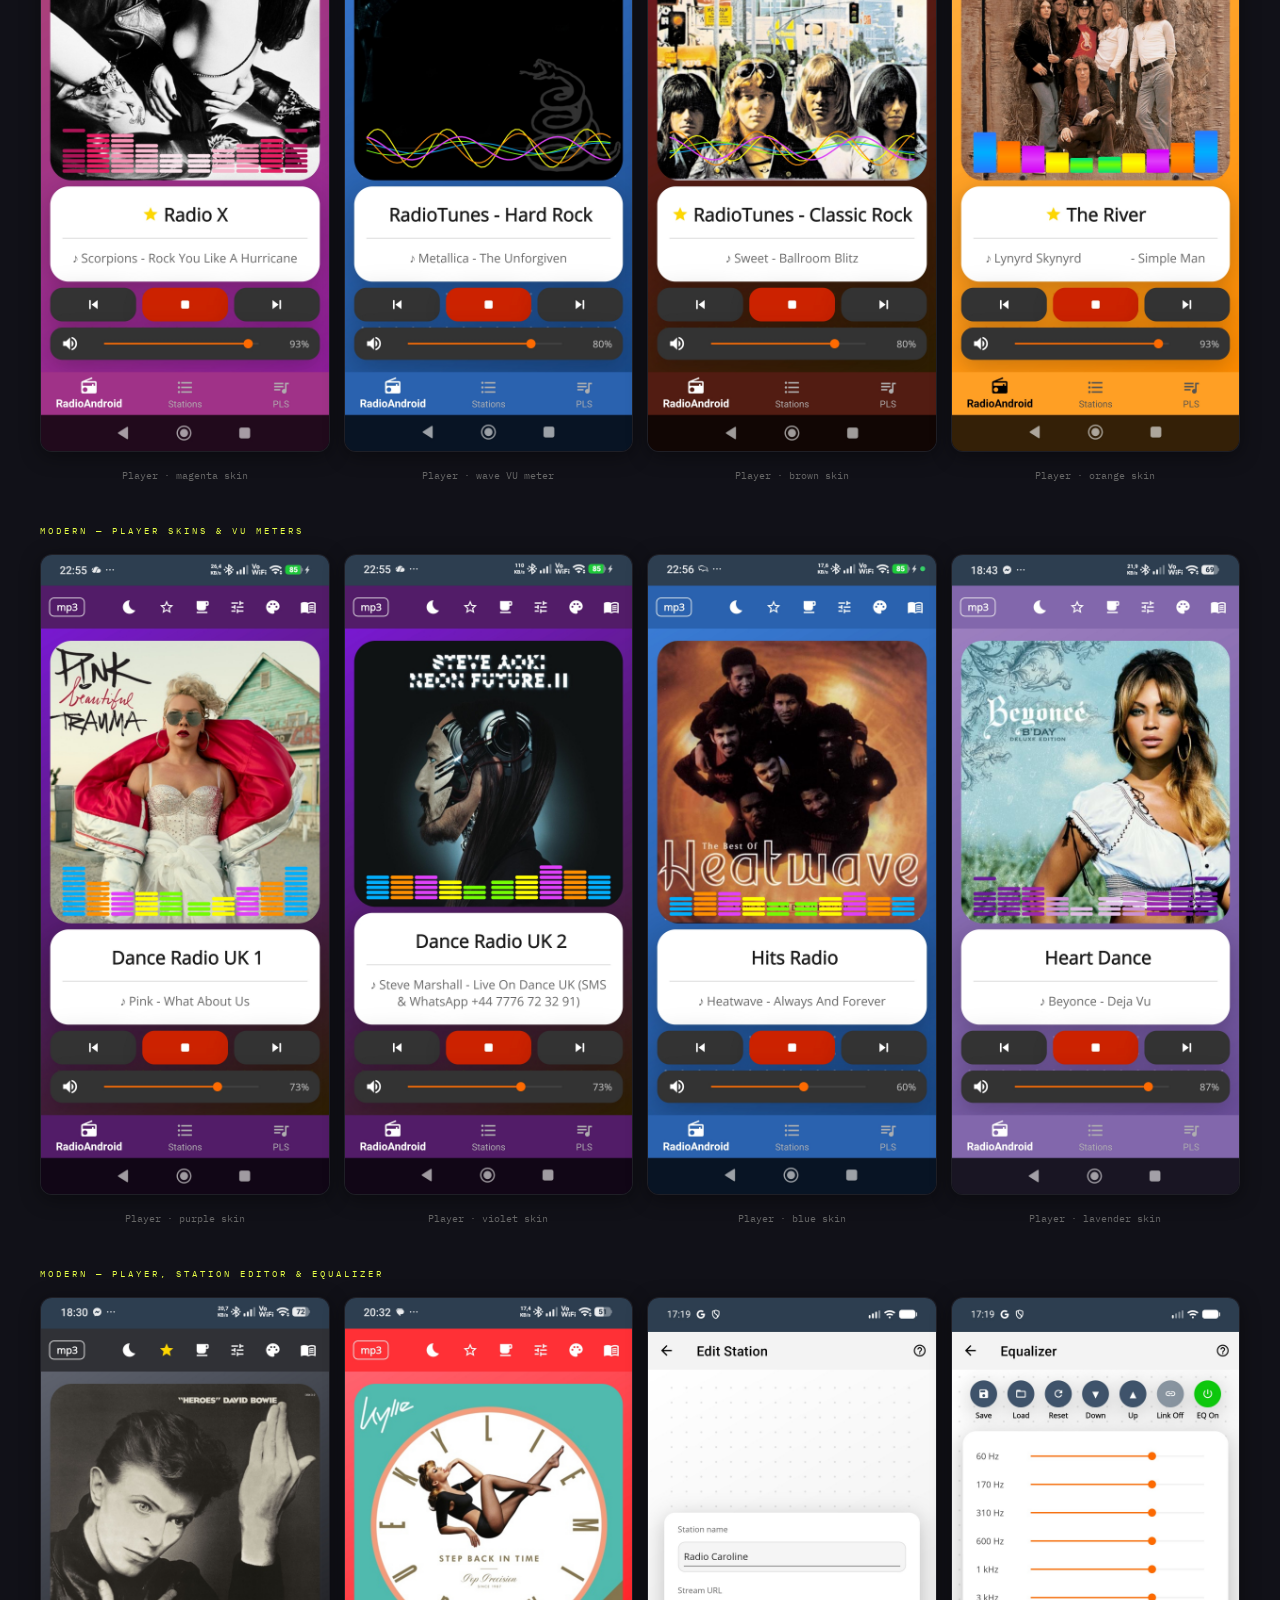
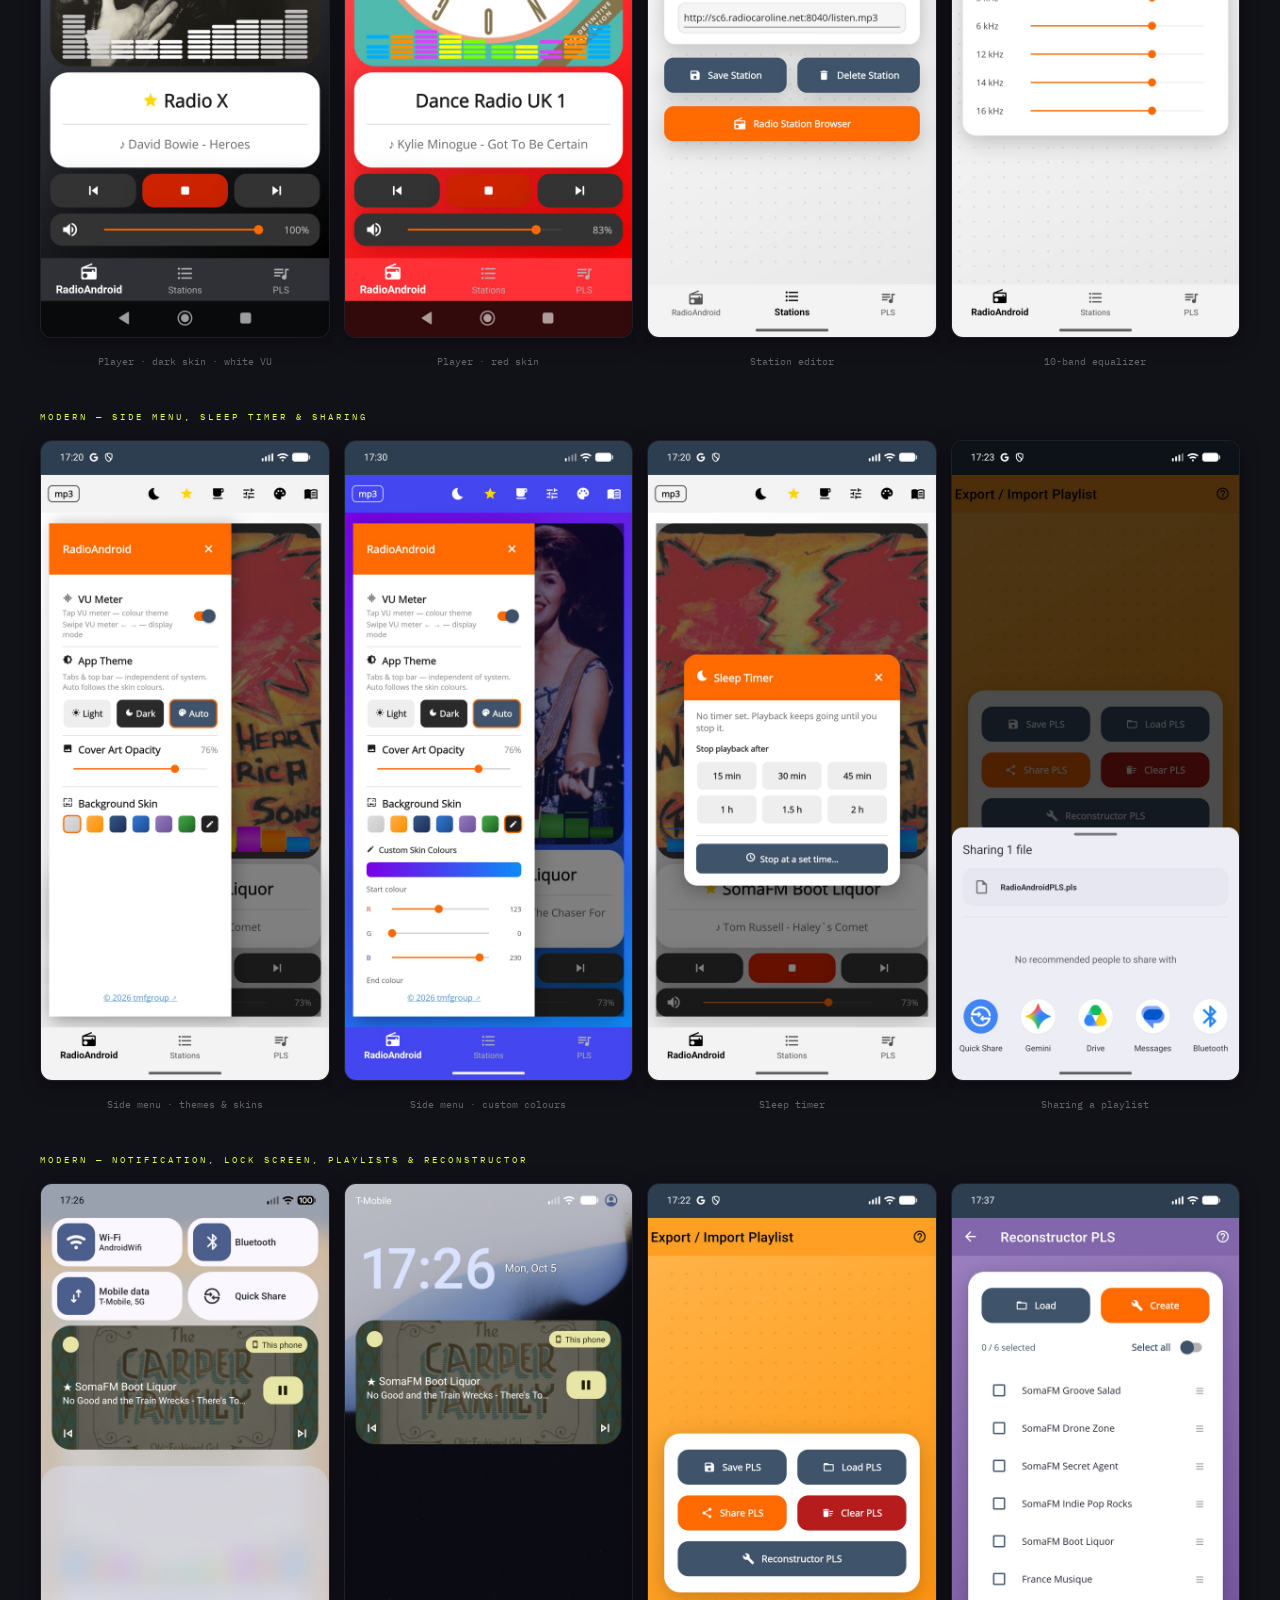
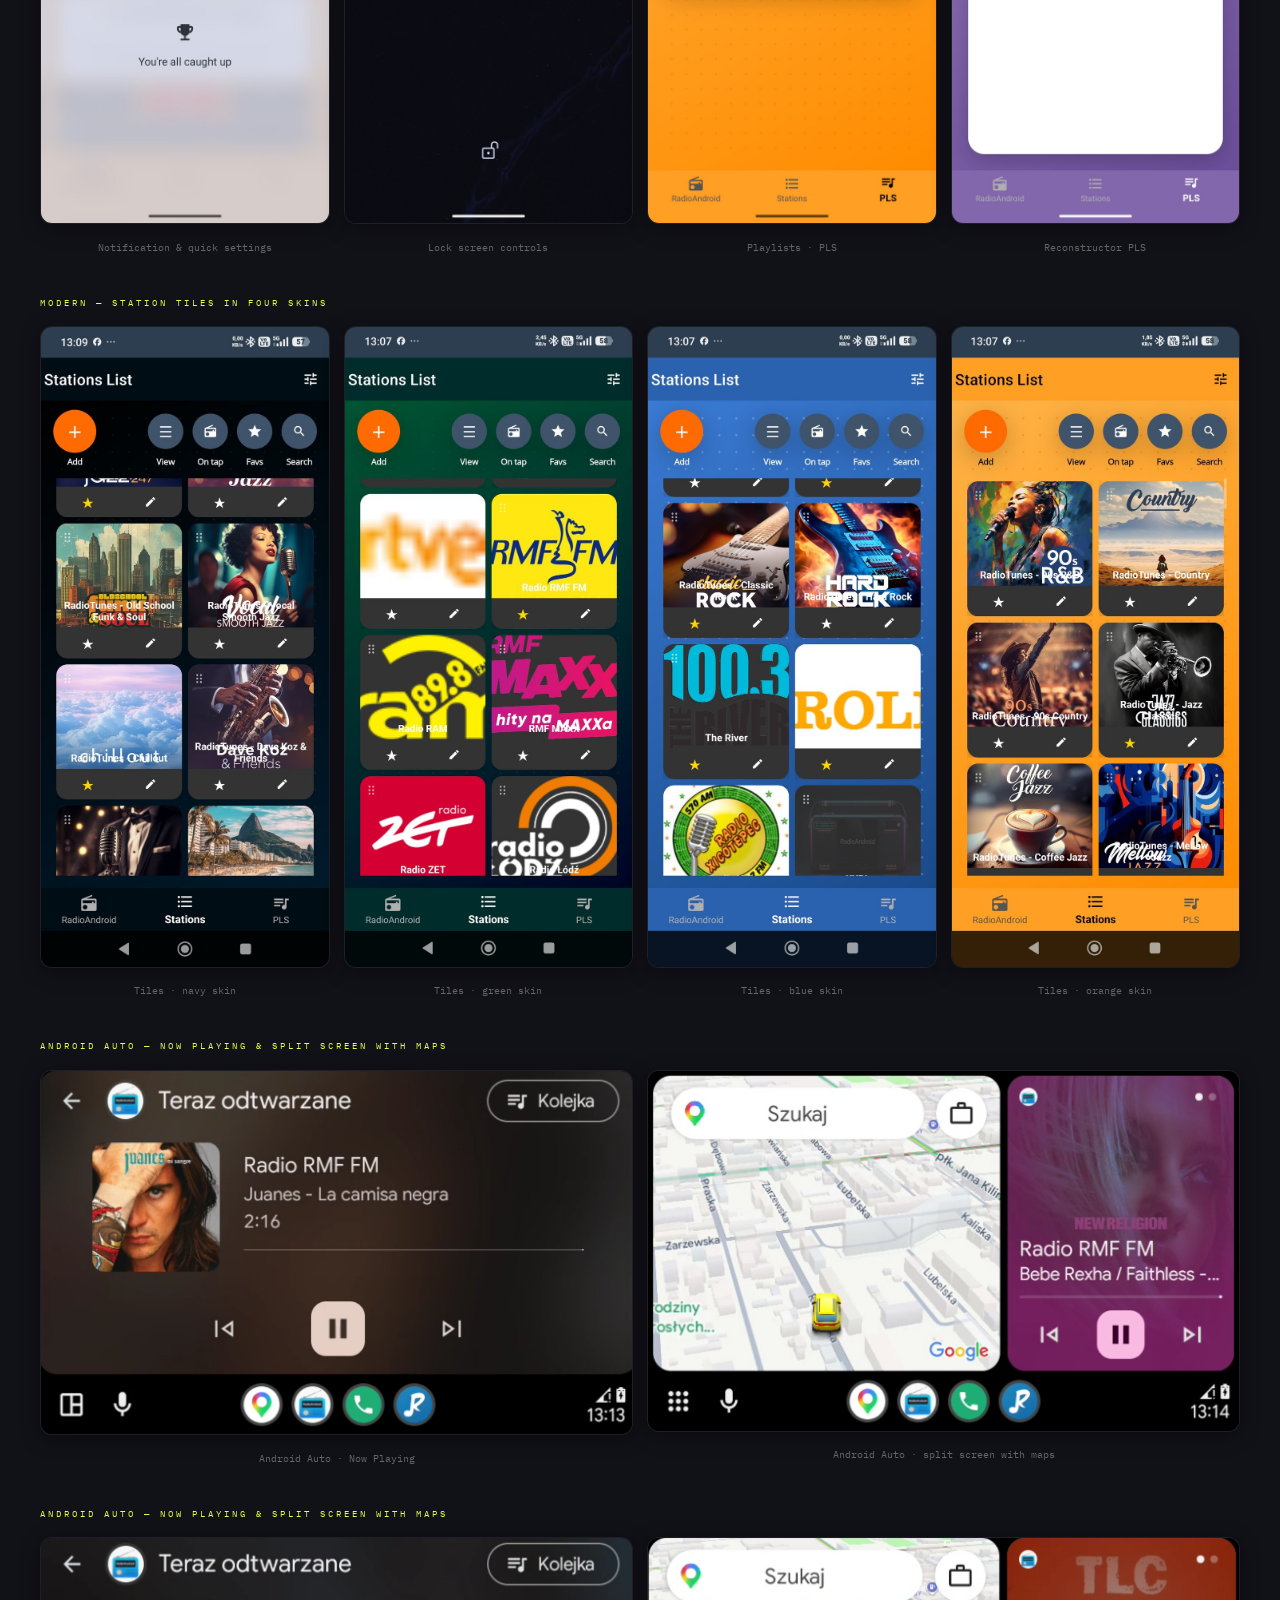
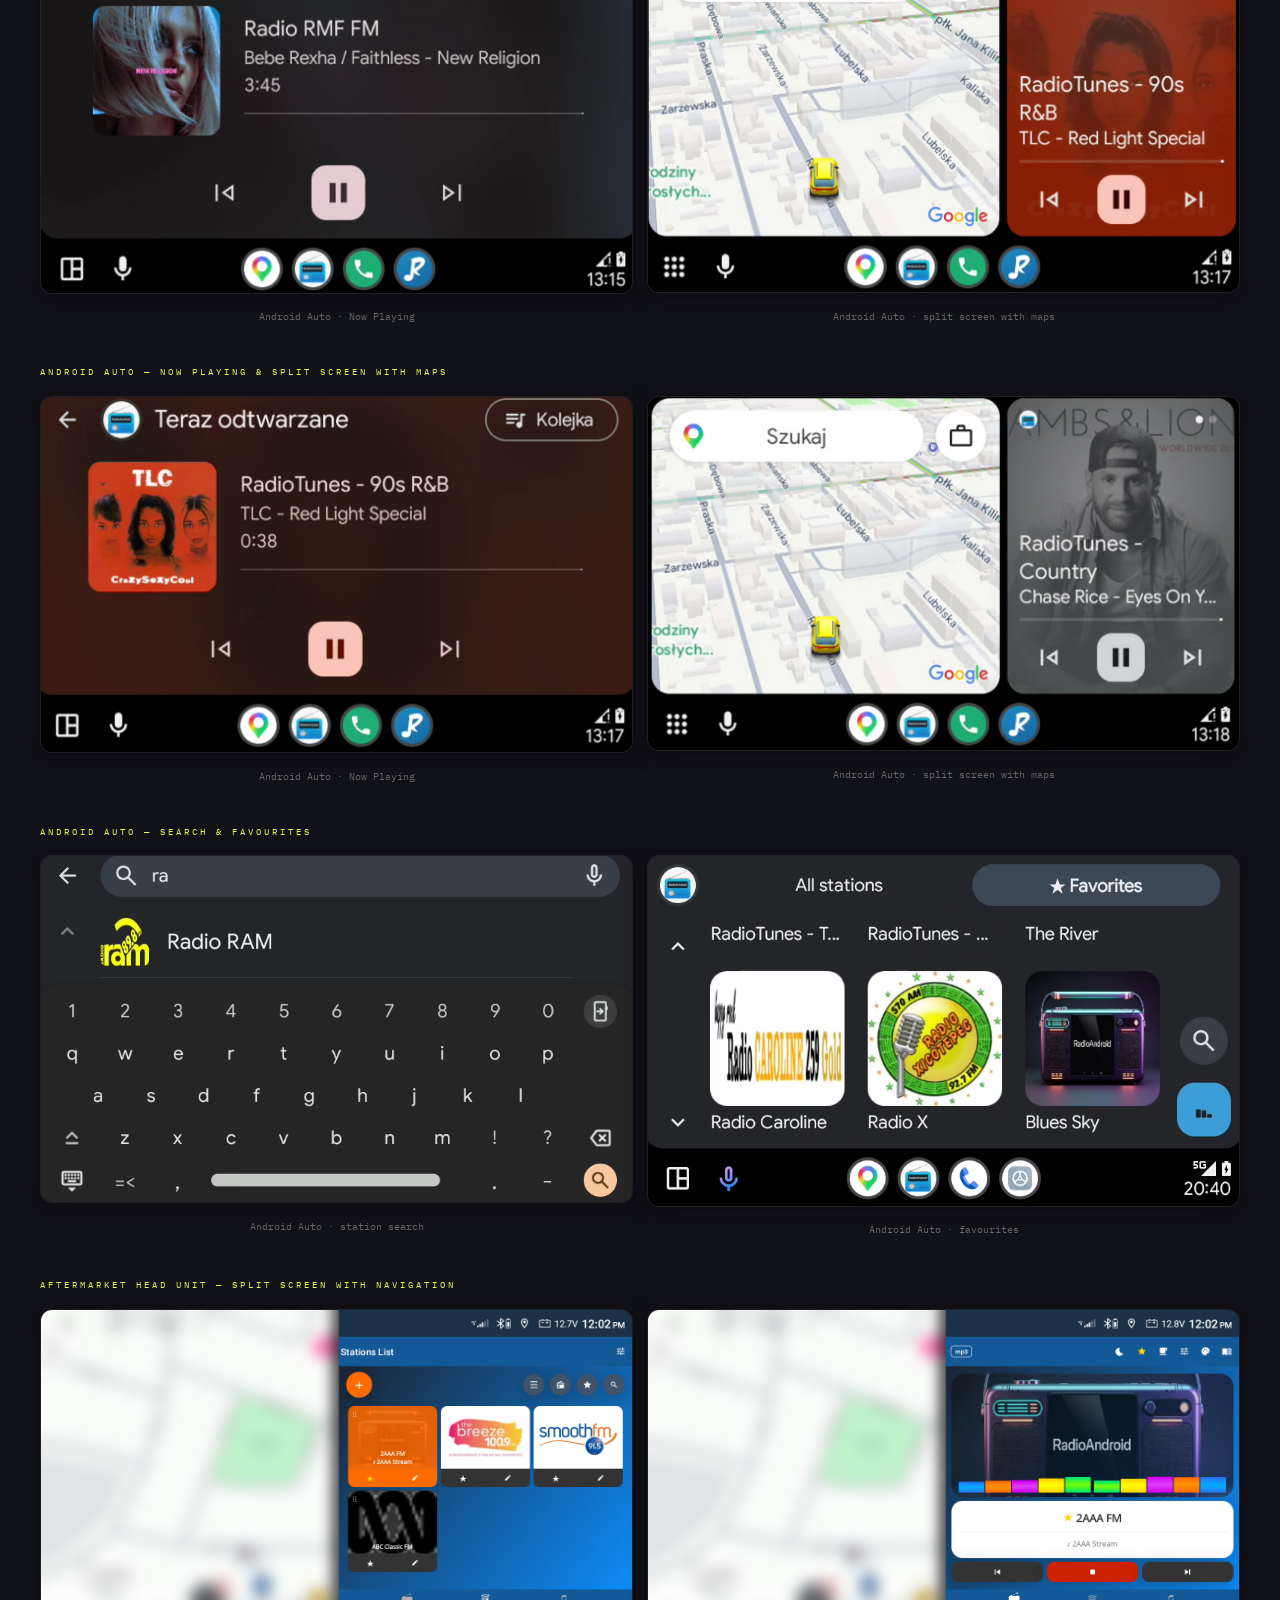
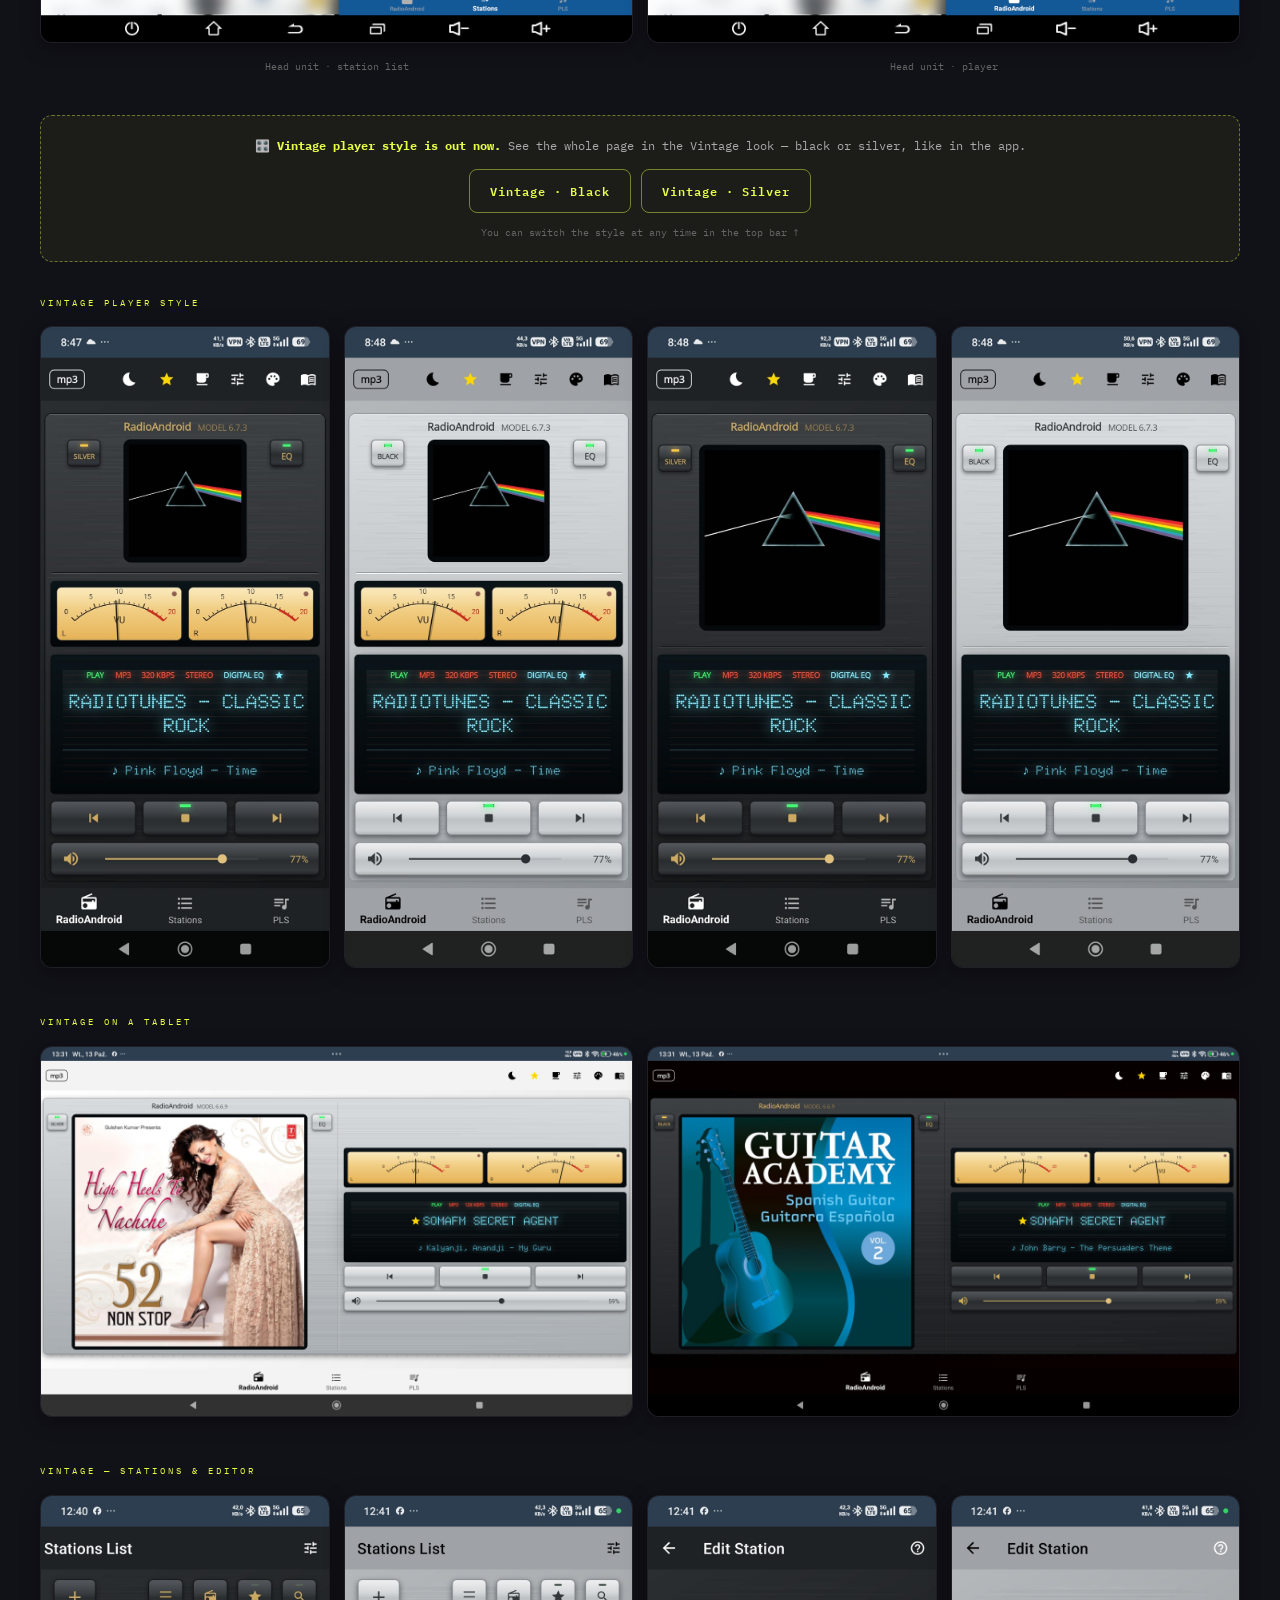
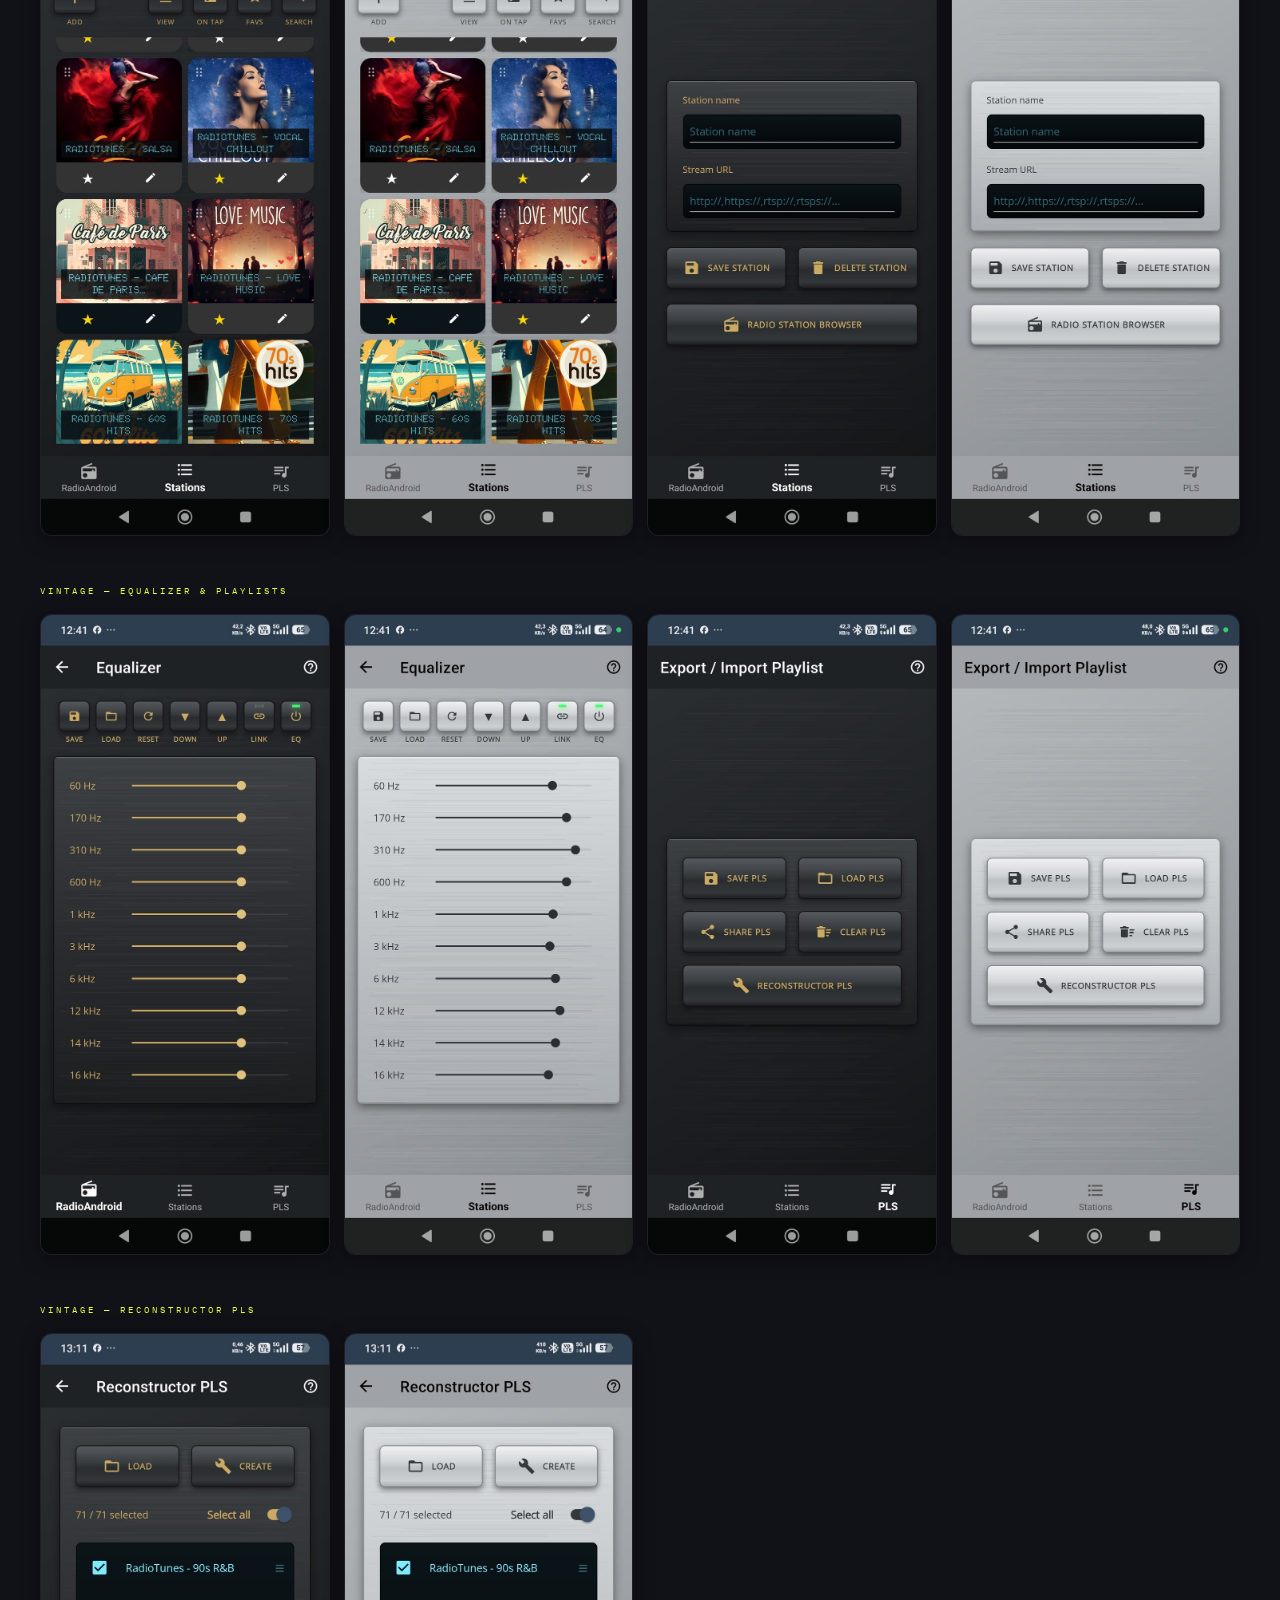
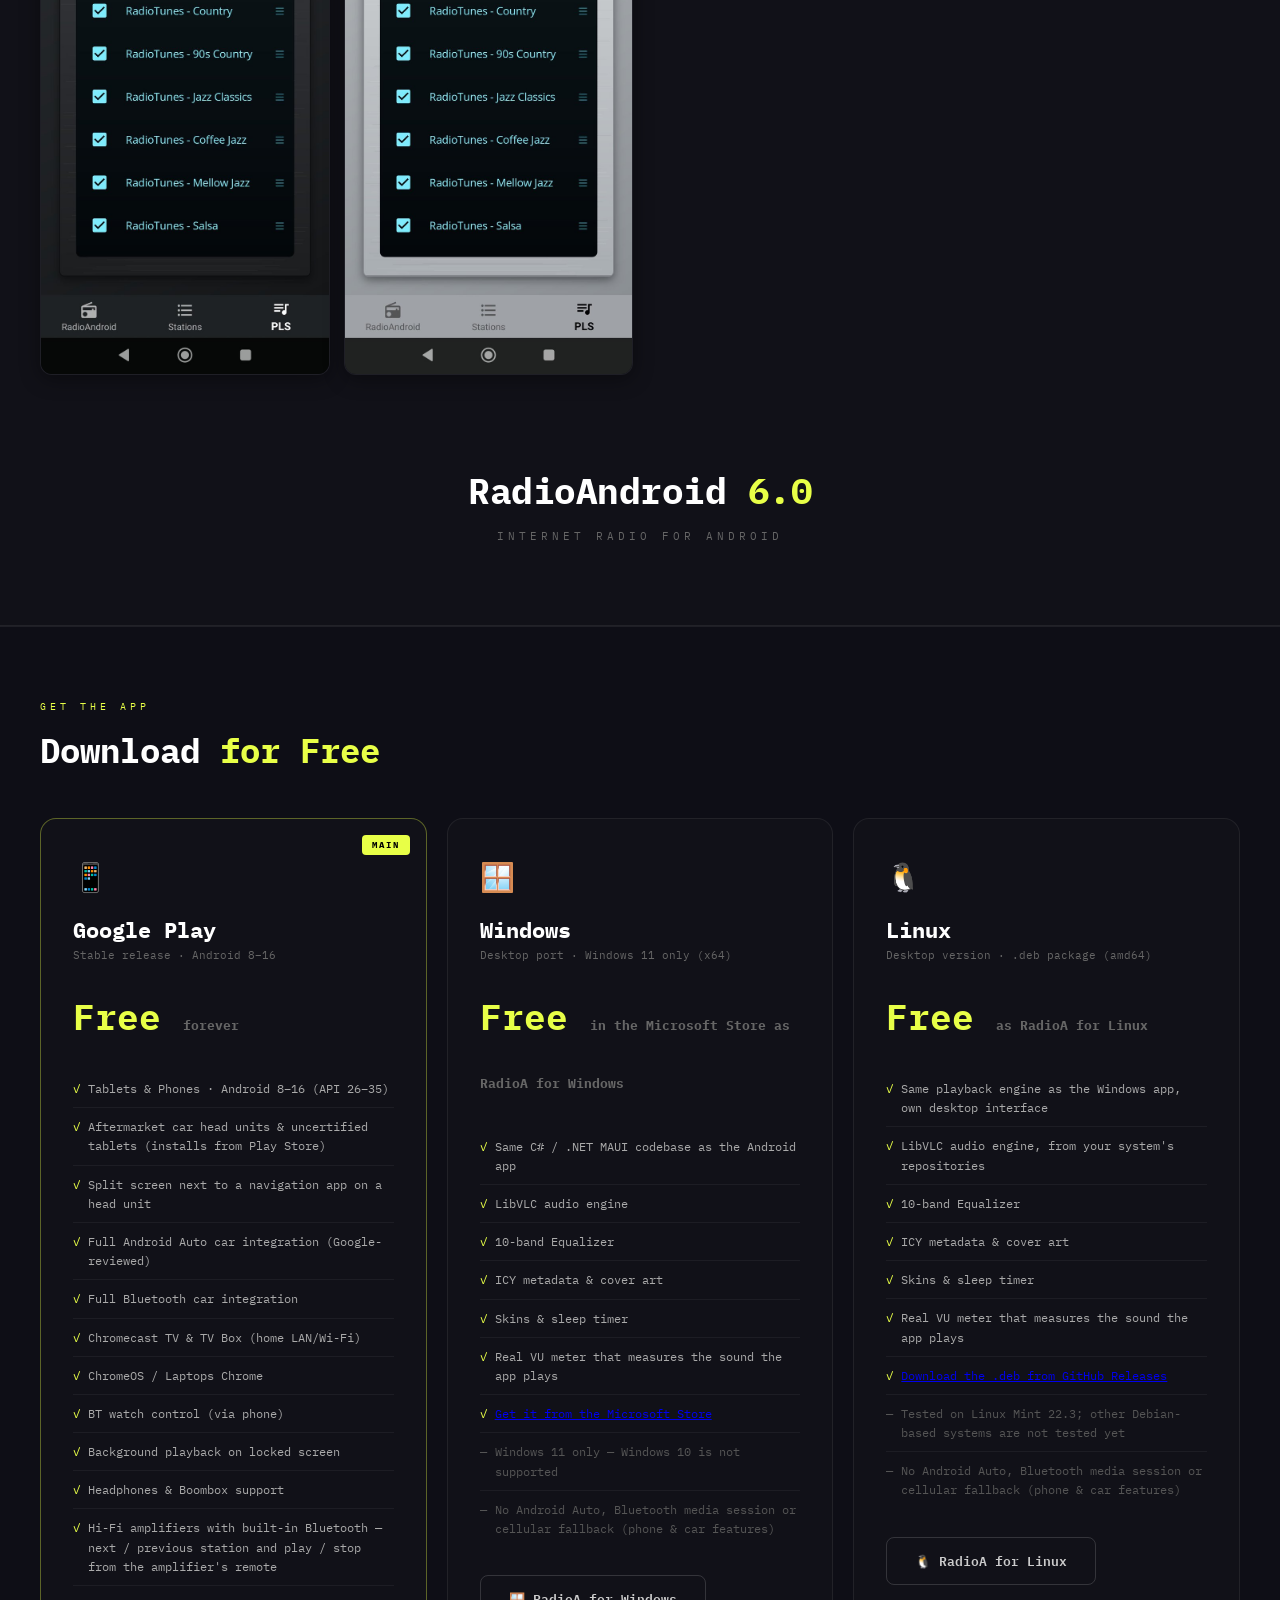
==== commit 1ea8687d: "Strona i README: Find Stations, poprawiony reconnect, status projektu, schematy - strona: Find Stati" ====
--- a/docs/index.html
+++ b/docs/index.html
@@ -385,7 +385,7 @@
     <div class="feature-card plate">
       <div class="f-icon">🌍</div>
       <h3>Global Streams</h3>
-      <p>Thousands of radio stations worldwide. Rock, Jazz, News, Sports and more via fmstream.org.</p>
+      <p>Thousands of radio stations worldwide. <strong>Find Stations</strong> searches the Radio Browser directory by name, country and genre right inside the app — listen first, then add. <strong>Find in Web</strong> opens fmstream.org.</p>
     </div>
     <div class="feature-card plate">
       <div class="f-icon">📱</div>
@@ -405,7 +405,7 @@
     <div class="feature-card plate">
       <div class="f-icon">🛡️</div>
       <h3>Stream Stability</h3>
-      <p>Two-layer protection with advanced reconnect and watchdog system to keep streams alive.</p>
+      <p>Two-layer protection with advanced reconnect and watchdog system to keep streams alive. Reconnecting and resuming after a network drop, a phone call or a lost car connection have been improved again.</p>
     </div>
     <div class="feature-card plate">
       <div class="f-icon">💾</div>
@@ -669,8 +669,9 @@
           <li><span class="check">✓</span> Hi-Fi amplifiers with built-in Bluetooth — next / previous station and play / stop from the amplifier's remote</li>
           <li><span class="check">✓</span> Custom HTTP/HTTPS stations</li>
           <li><span class="check">✓</span> Thousands of worldwide stations</li>
-          <li><span class="check">✓</span> Station search via fmstream.org — Radio Station Browser in the station editor</li>
-          <li><span class="check">✓</span> Advanced reconnect + watchdog system</li>
+          <li><span class="check">✓</span> Find Stations — built-in search by name, country and genre (Radio Browser directory)</li>
+          <li><span class="check">✓</span> Find in Web — browse fmstream.org from the station editor</li>
+          <li><span class="check">✓</span> Advanced reconnect + watchdog system — improved reconnect and resume</li>
           <li><span class="check">✓</span> 10-band Equalizer (60Hz–14kHz)</li>
           <li><span class="check">✓</span> JSON &amp; PLS Import/Export</li>
           <li><span class="check">✓</span> Playlist management</li>
@@ -731,8 +732,12 @@
   <div class="section-title">Resources</div>
   <div class="section-heading vfd">Useful <span>Links</span></div>
   <div class="links-grid">
+    <a class="link-row" href="https://www.radio-browser.info" target="_blank">
+      <div><div class="lr-text">🔍 Radio Browser (Find Stations)</div><div class="lr-url">radio-browser.info</div></div>
+      <div class="lr-arrow">↗</div>
+    </a>
     <a class="link-row" href="https://fmstream.org" target="_blank">
-      <div><div class="lr-text">🌐 Radio Stream Browser</div><div class="lr-url">fmstream.org</div></div>
+      <div><div class="lr-text">🌐 Radio Stream Browser (Find in Web)</div><div class="lr-url">fmstream.org</div></div>
       <div class="lr-arrow">↗</div>
     </a>
     <a class="link-row" href="https://github.com/toevi/RadioAndroidPro" target="_blank">
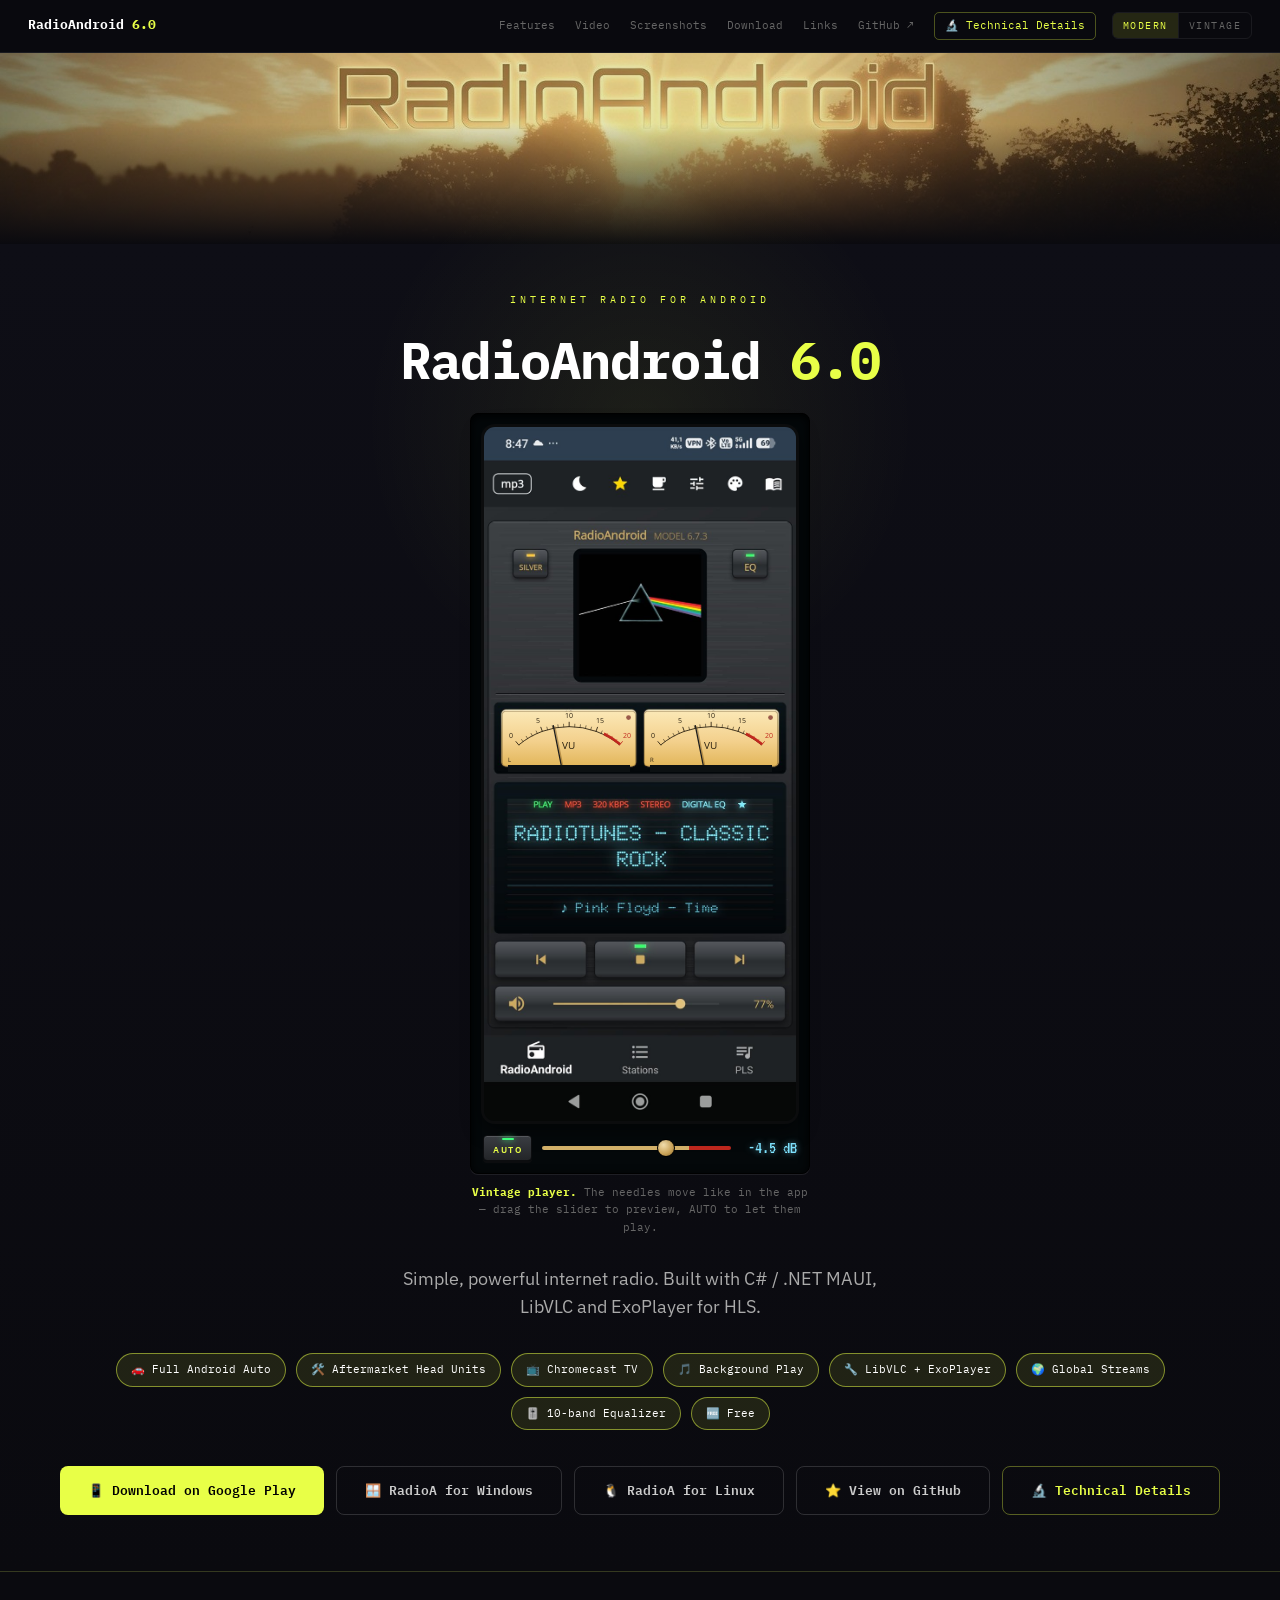
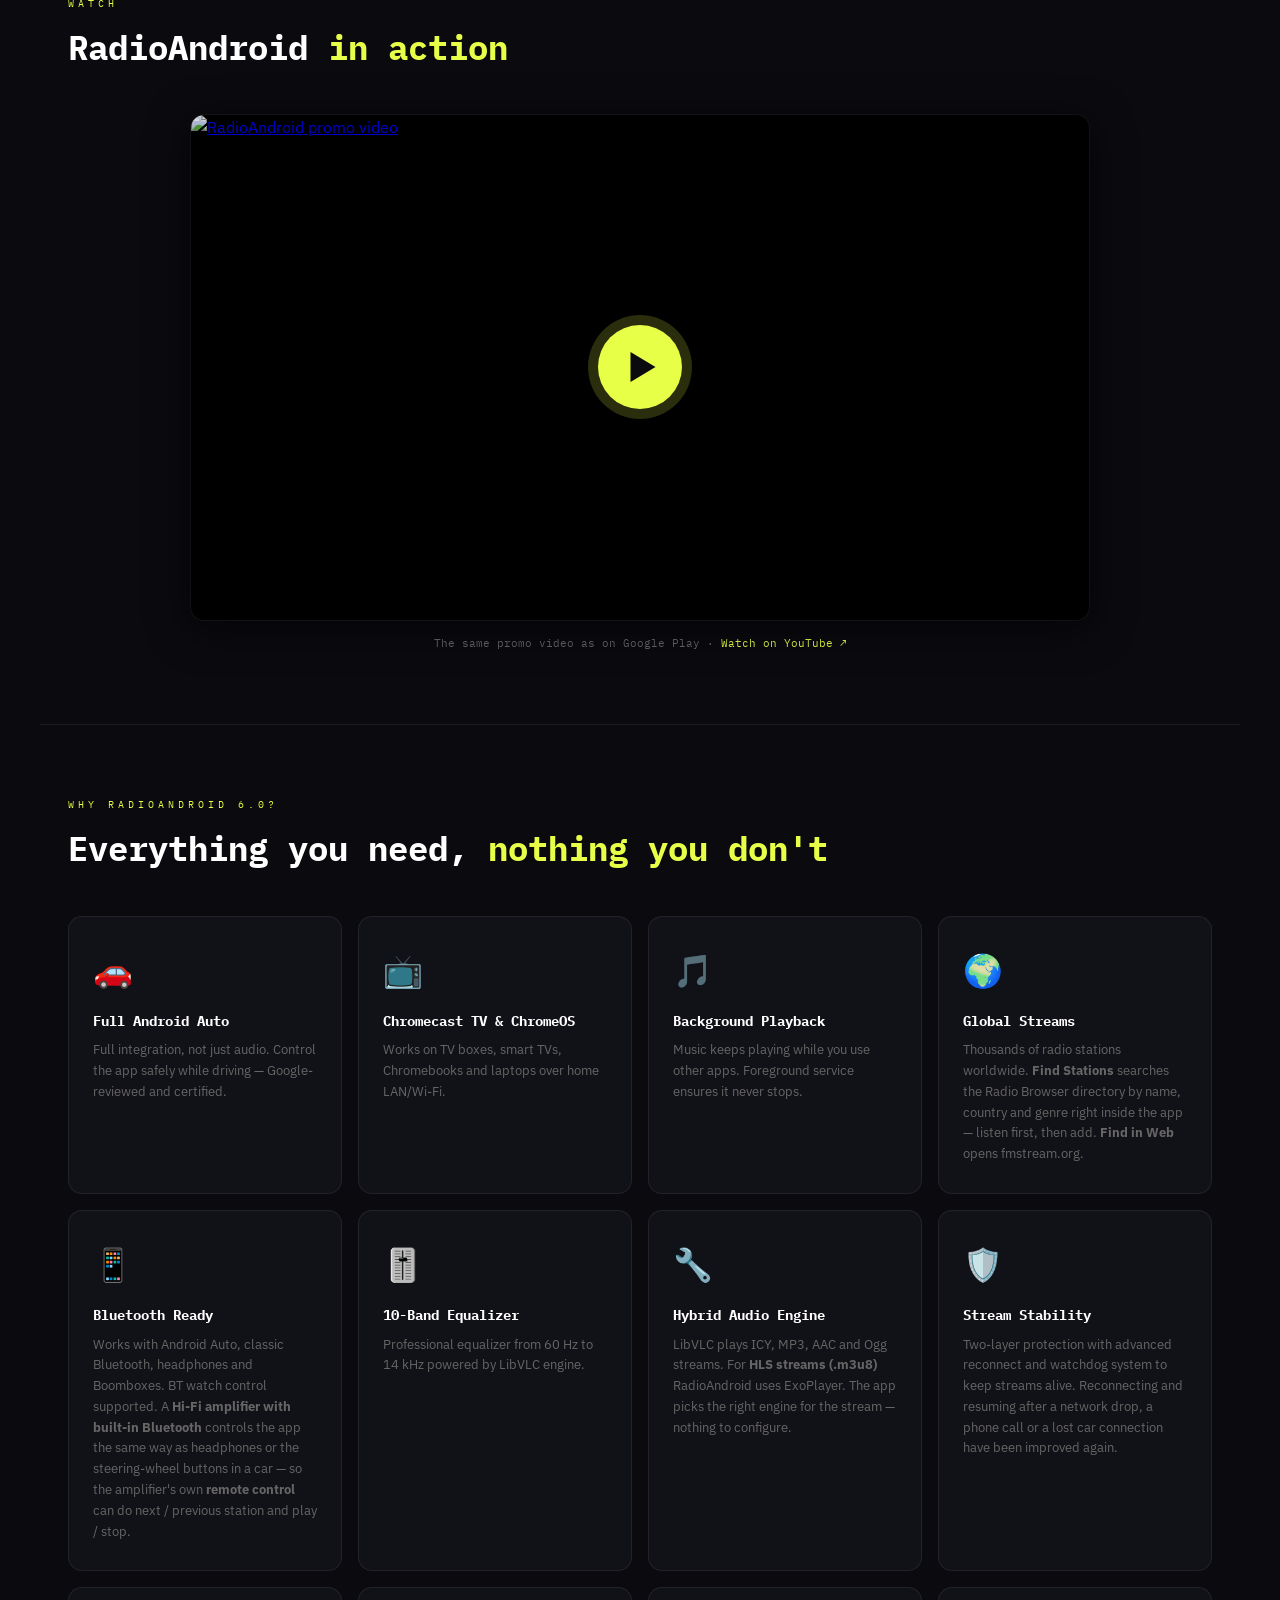
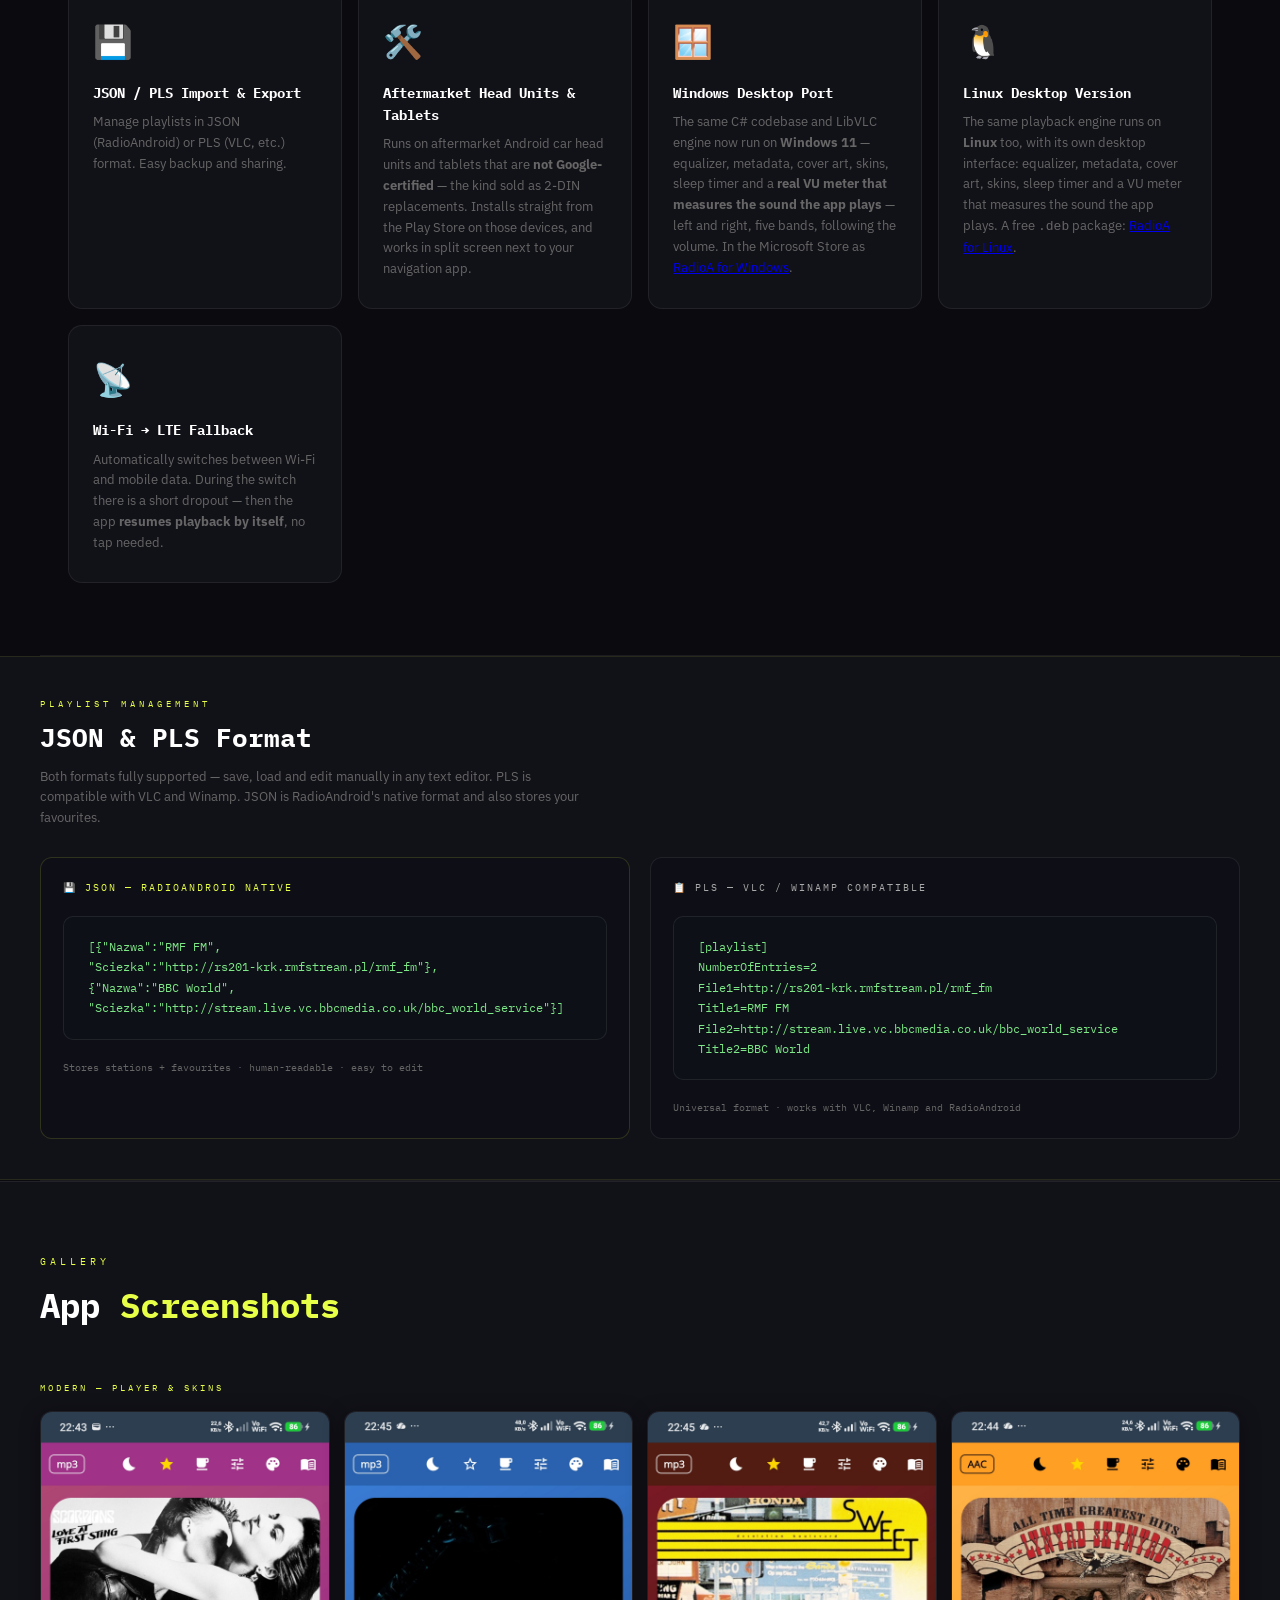
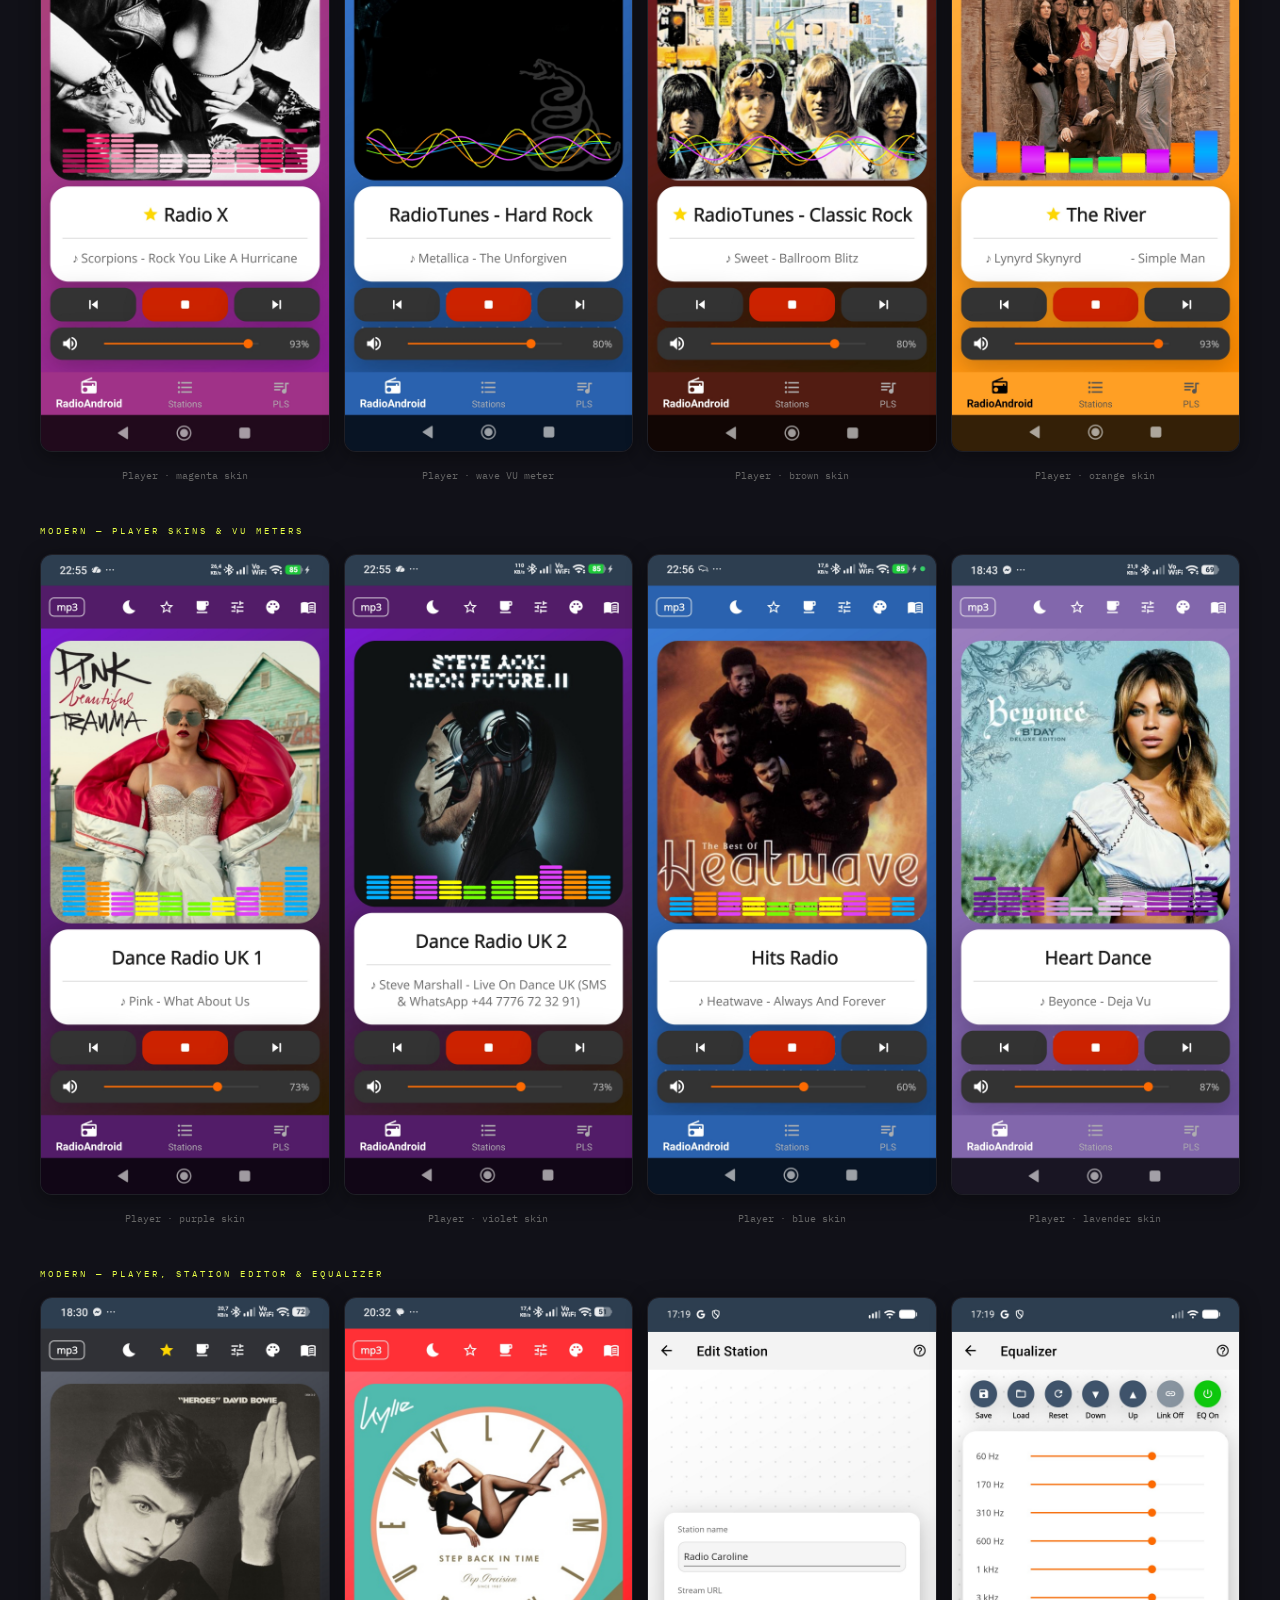
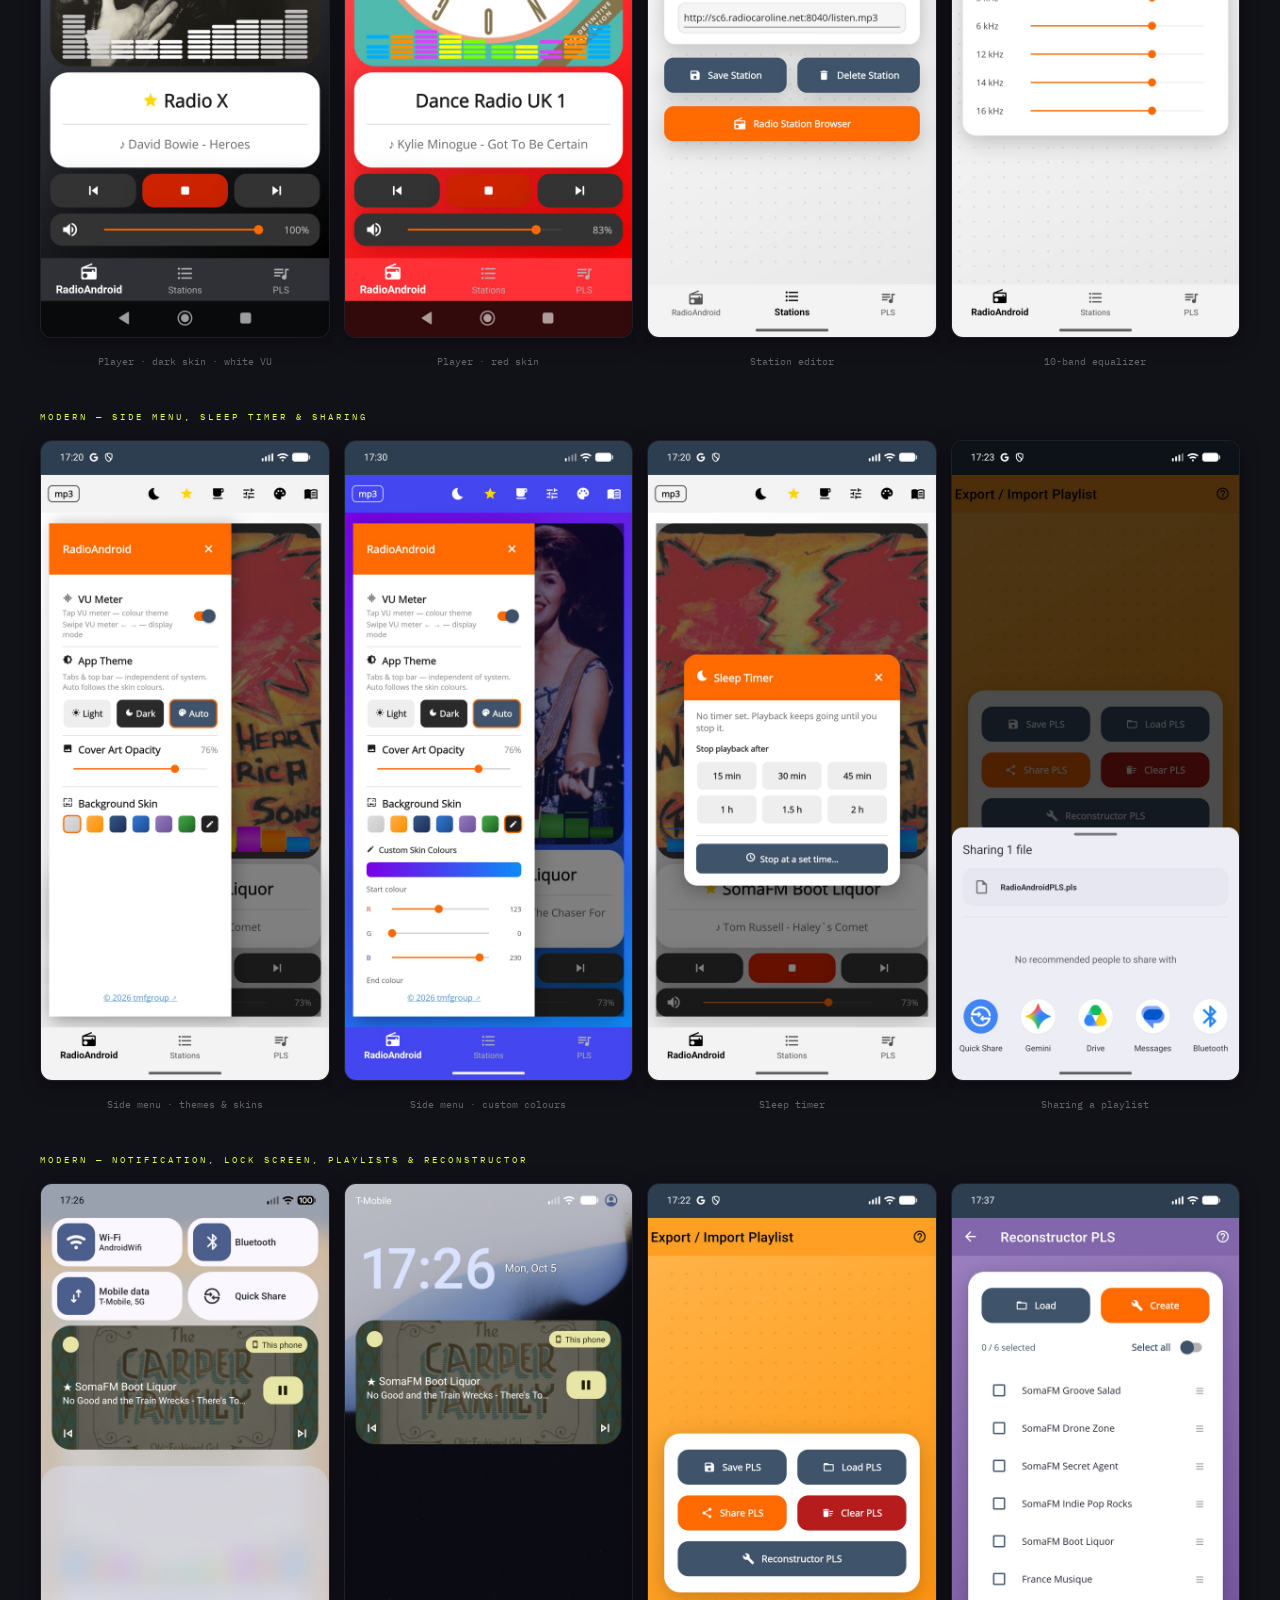
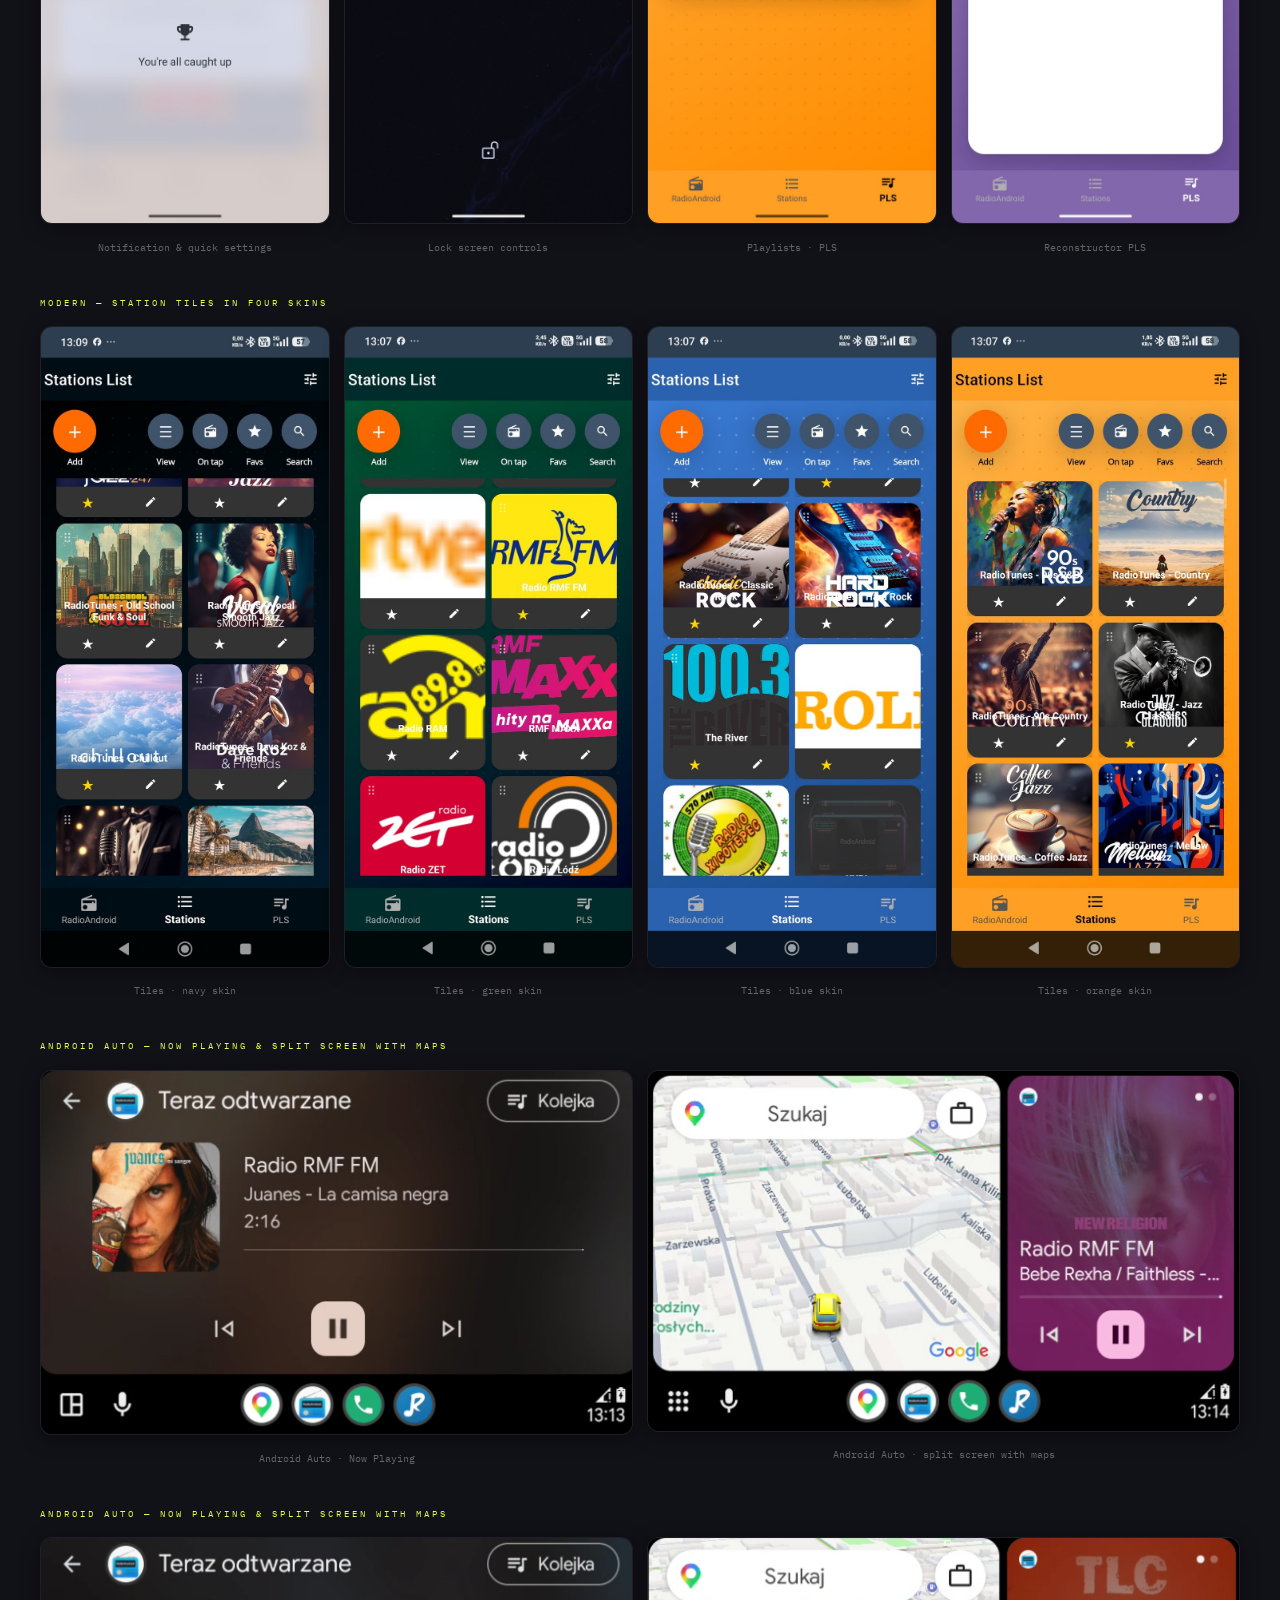
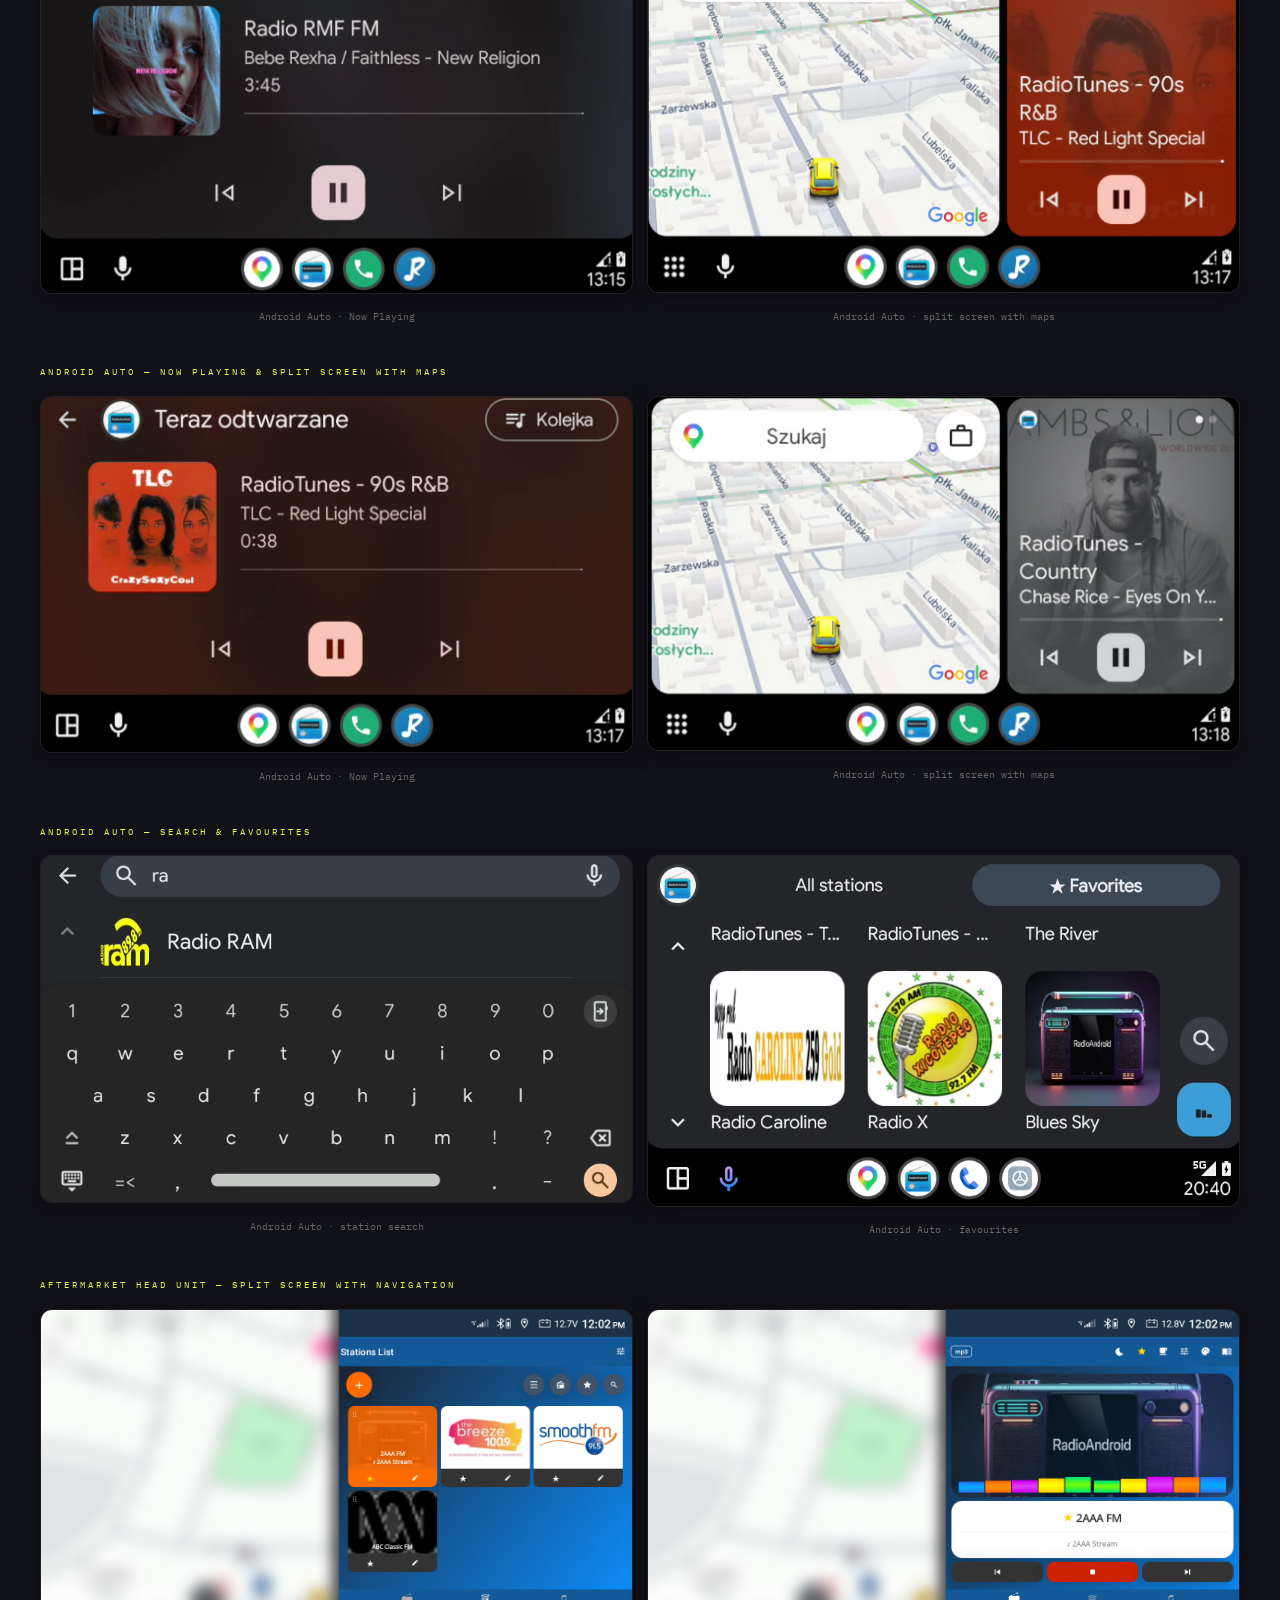
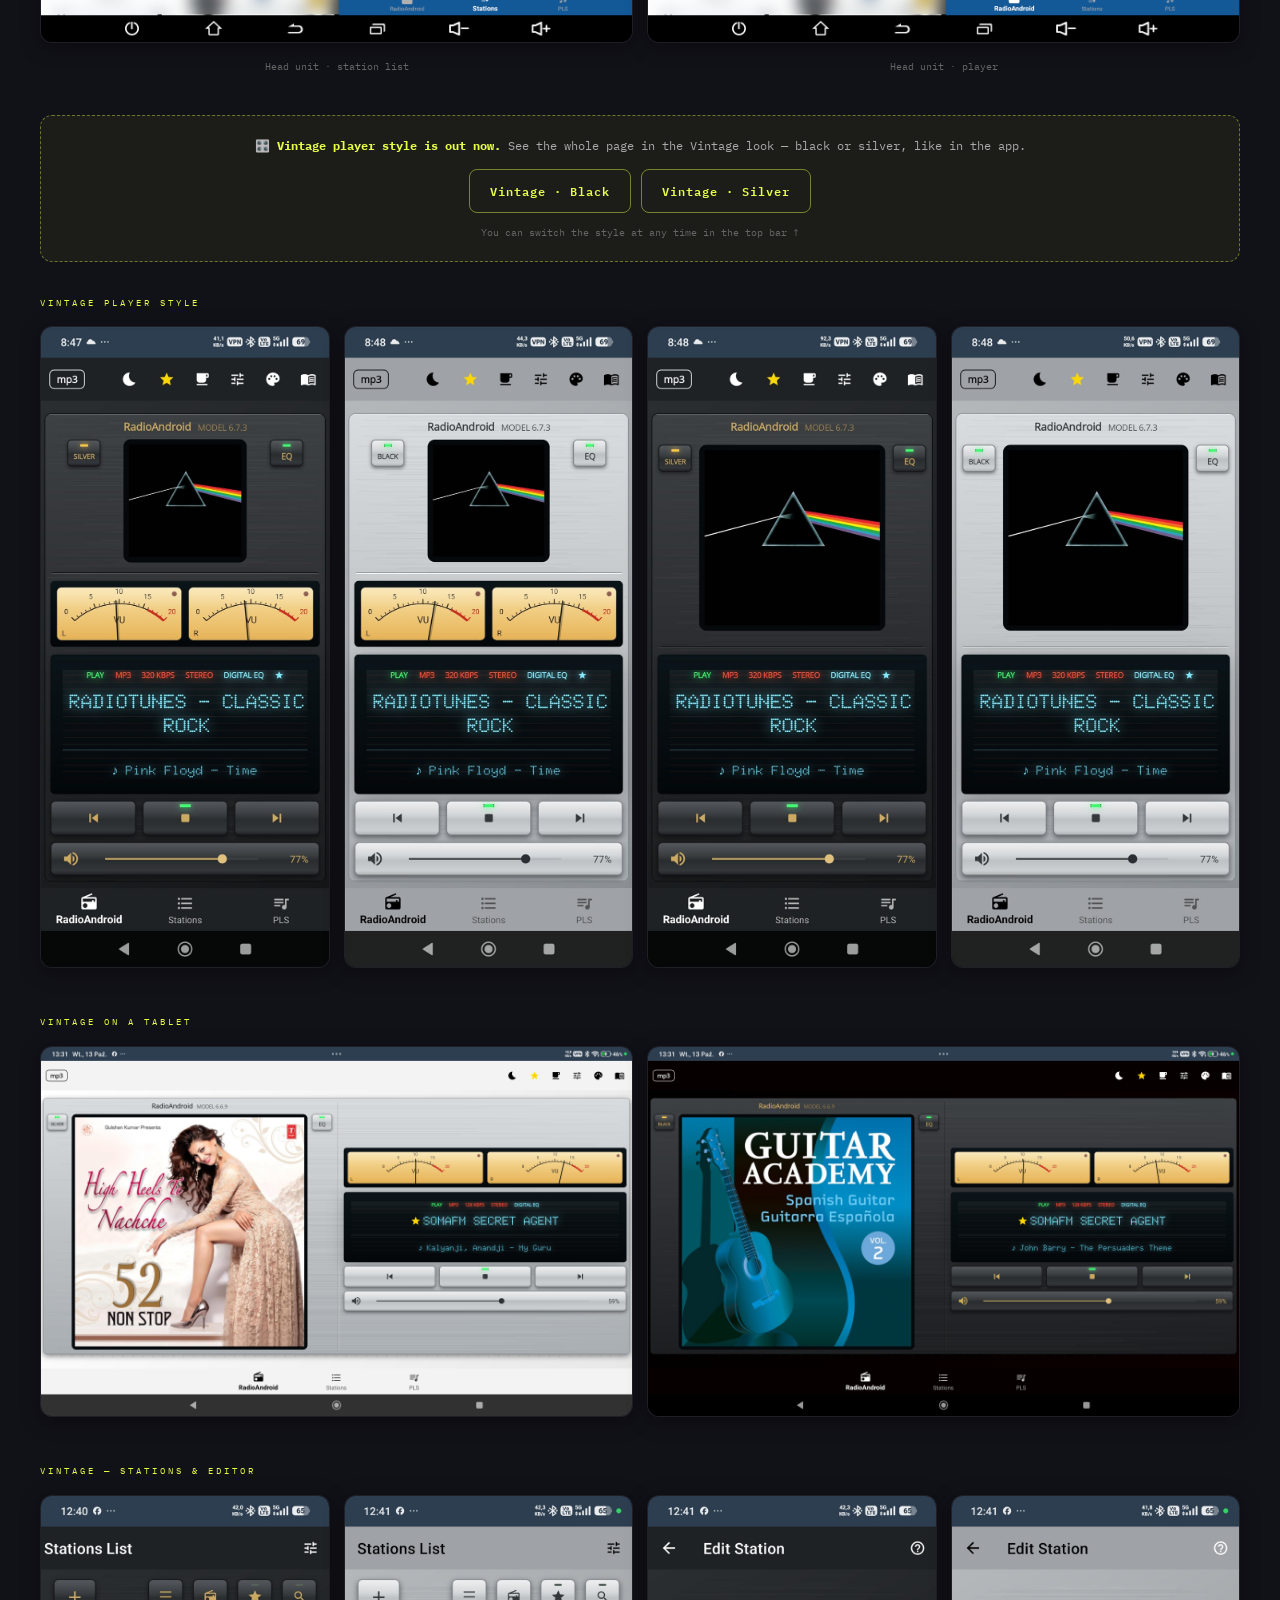
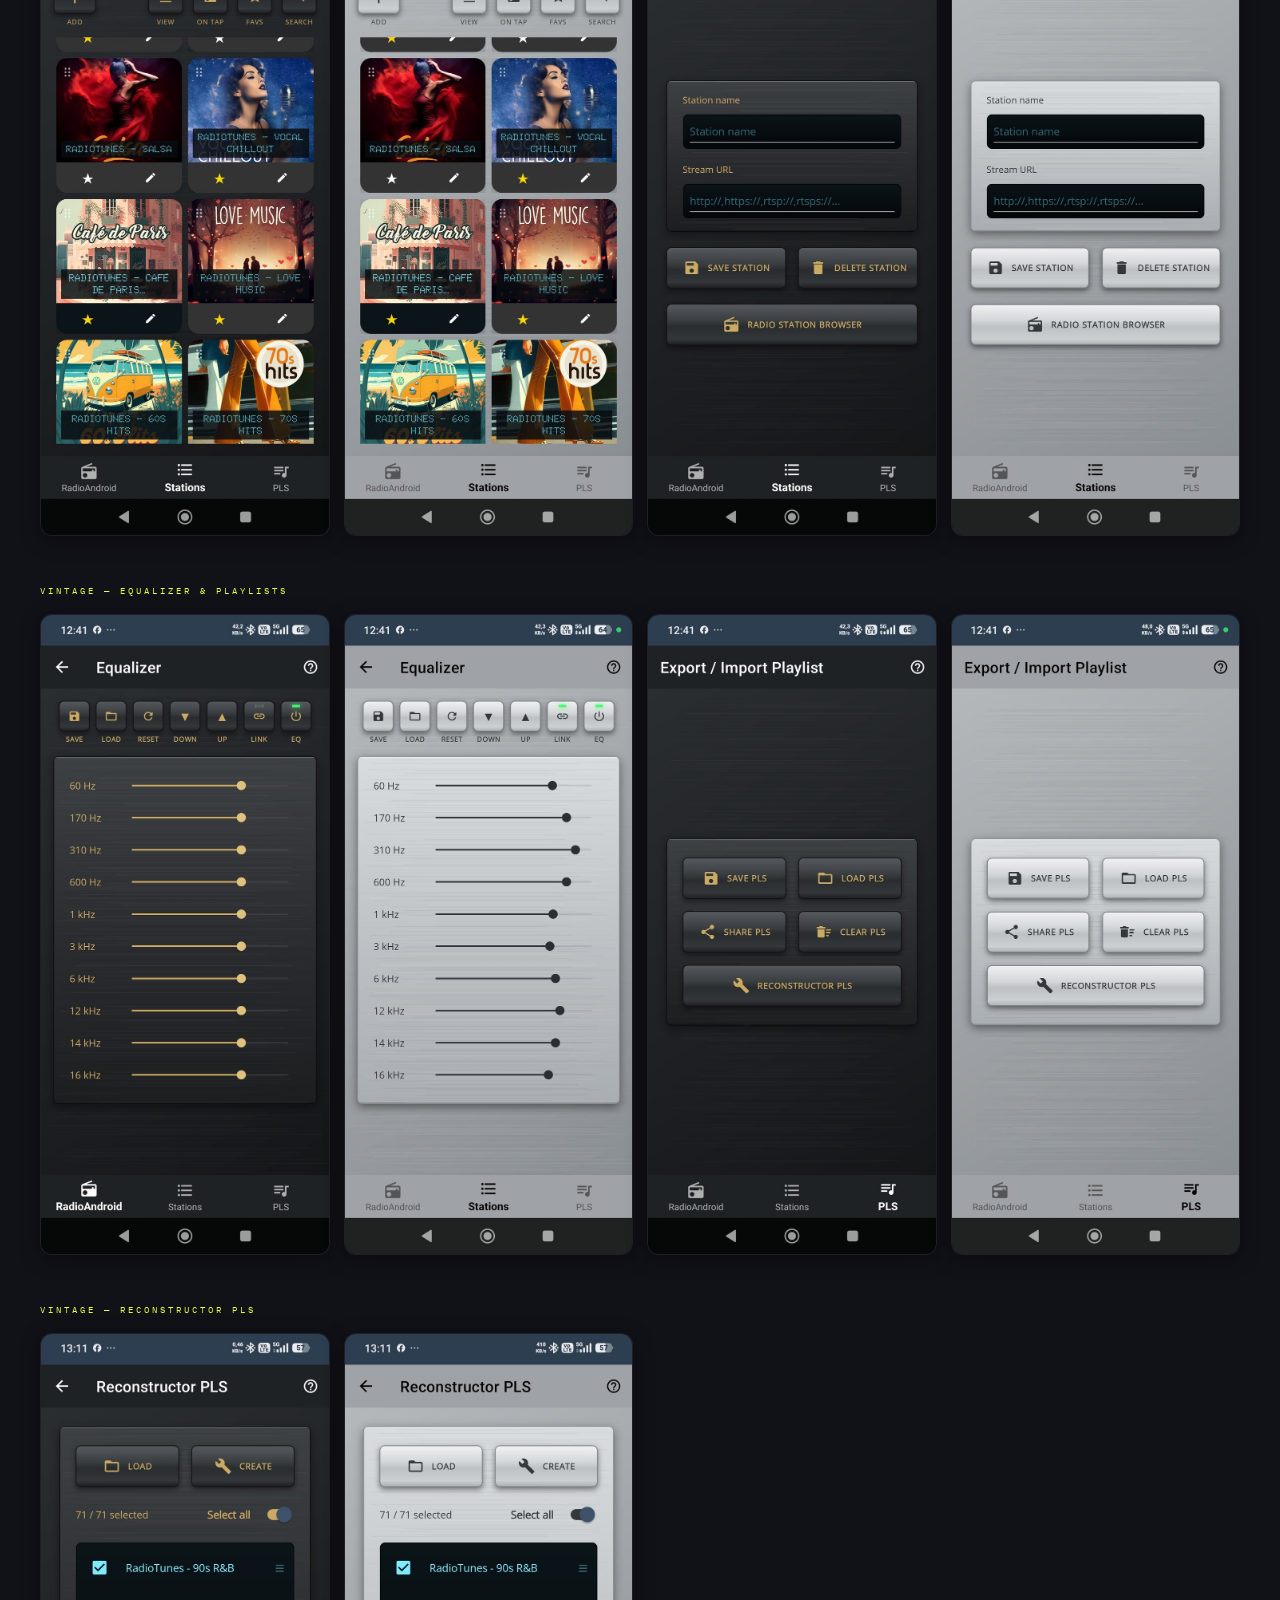
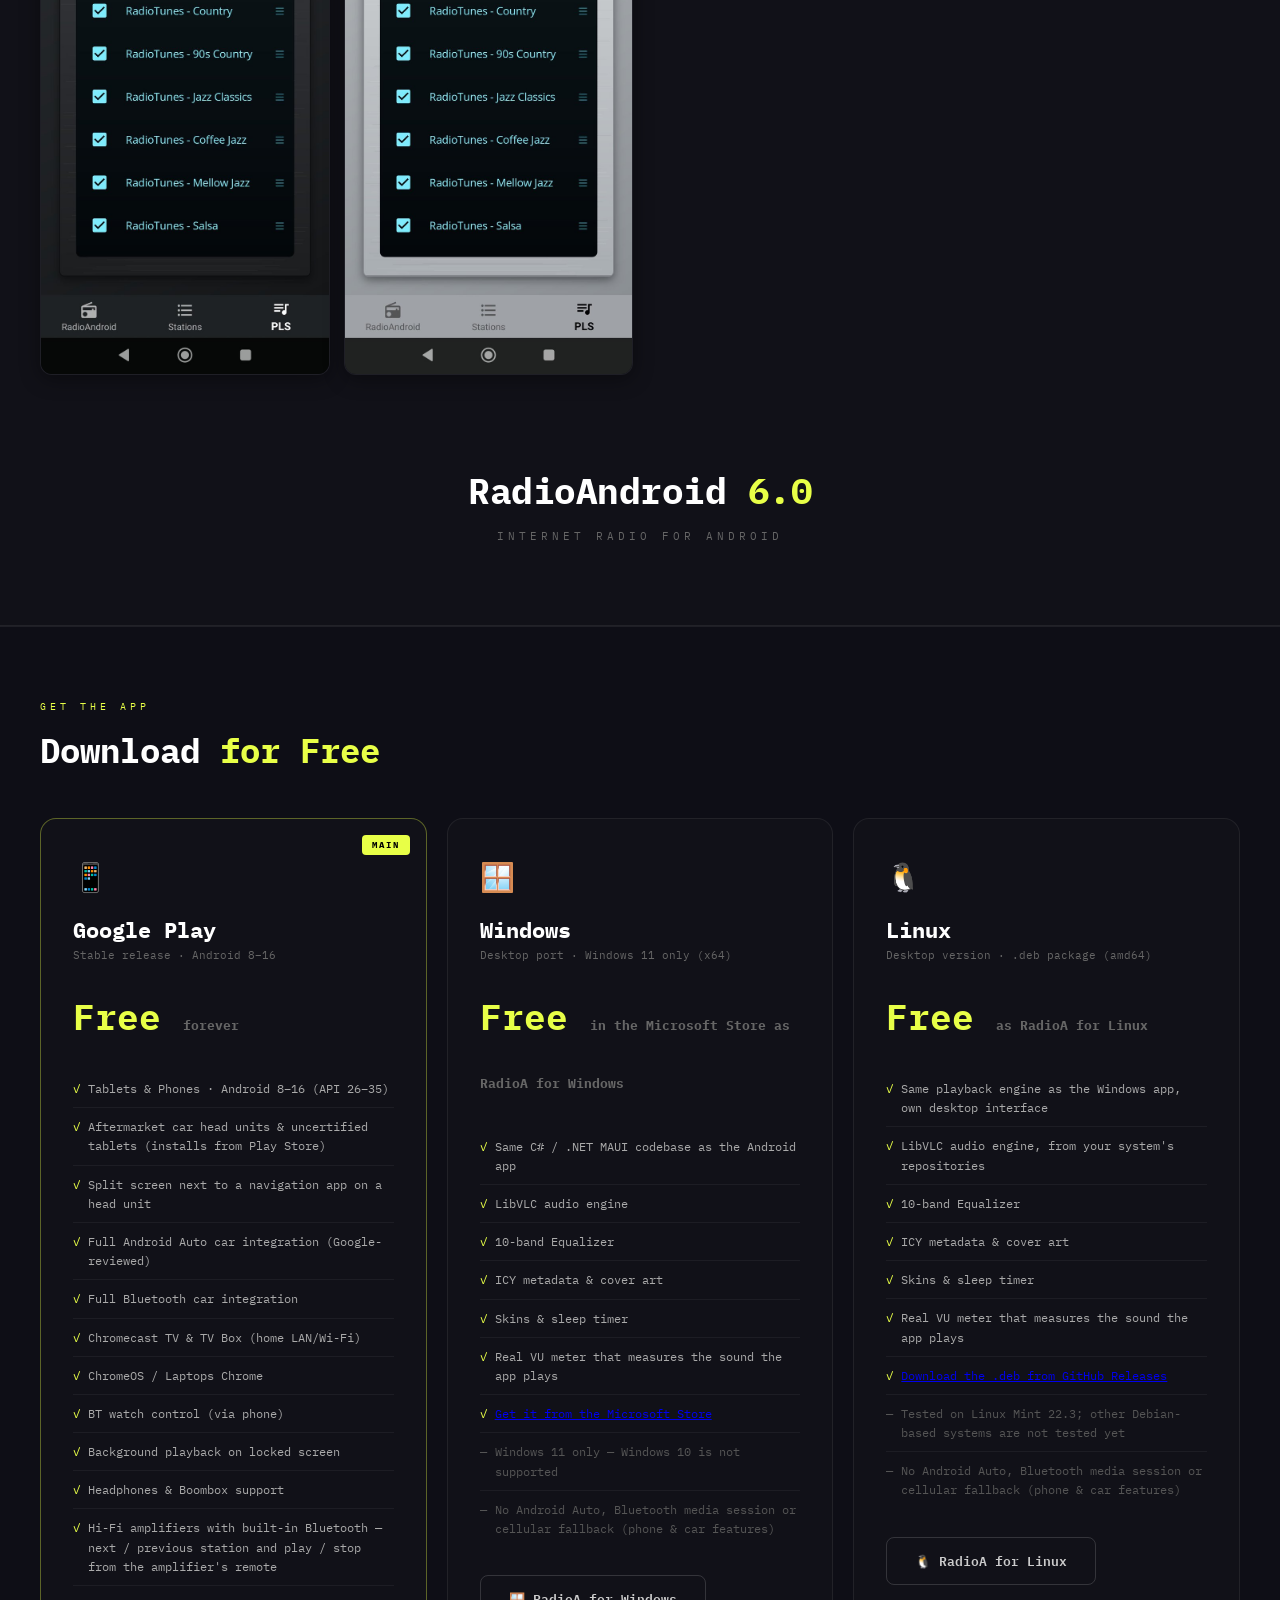
==== commit 236cef17: "Strona i README: VU na Androidzie to symulacja - prawdziwy powod - README: sekcja "Why Android simul" ====
--- a/docs/index.html
+++ b/docs/index.html
@@ -673,6 +673,7 @@
           <li><span class="check">✓</span> Find in Web — browse fmstream.org from the station editor</li>
           <li><span class="check">✓</span> Advanced reconnect + watchdog system — improved reconnect and resume</li>
           <li><span class="check">✓</span> 10-band Equalizer (60Hz–14kHz)</li>
+          <li><span class="check">✓</span> VU meter — an animation that follows the playback, not a measurement (measuring would need the microphone permission)</li>
           <li><span class="check">✓</span> JSON &amp; PLS Import/Export</li>
           <li><span class="check">✓</span> Playlist management</li>
           <li><span class="dim">—</span> <span style="color:var(--dim)">Not compatible with Wear OS</span></li>
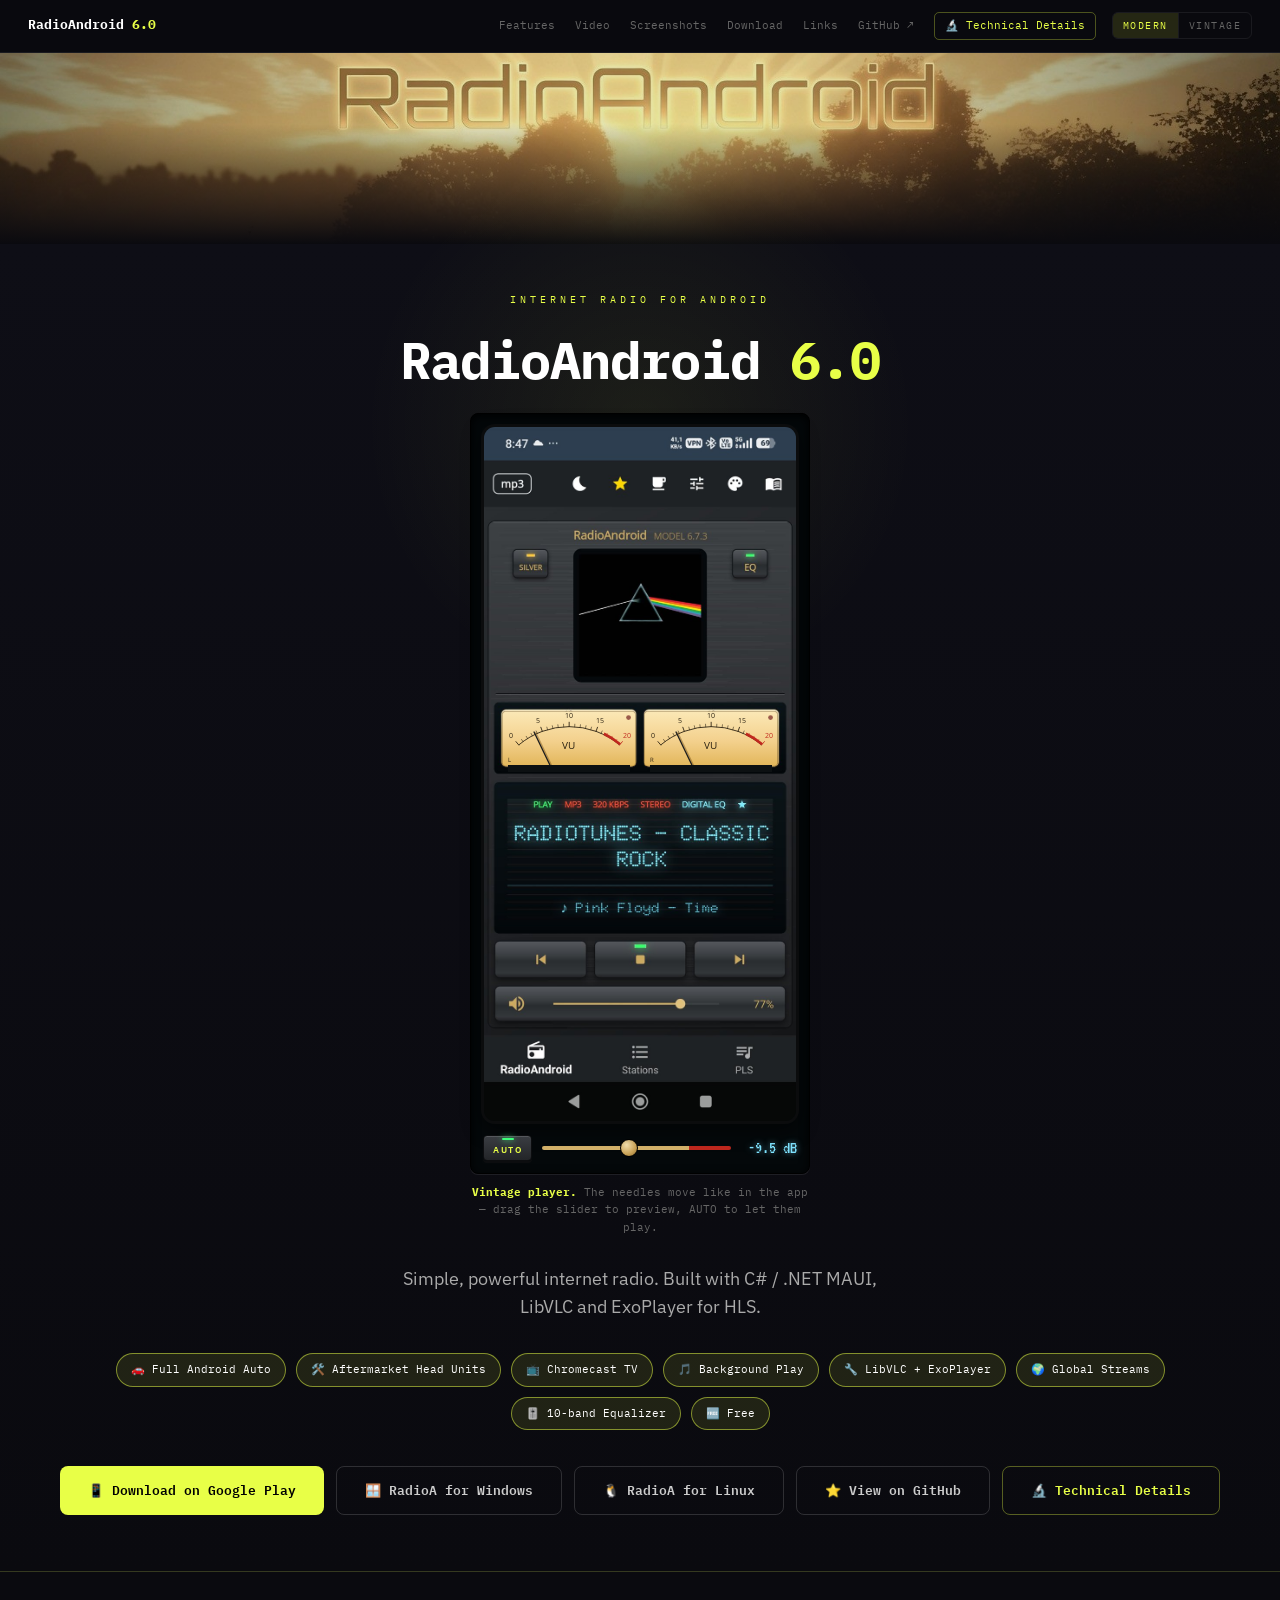
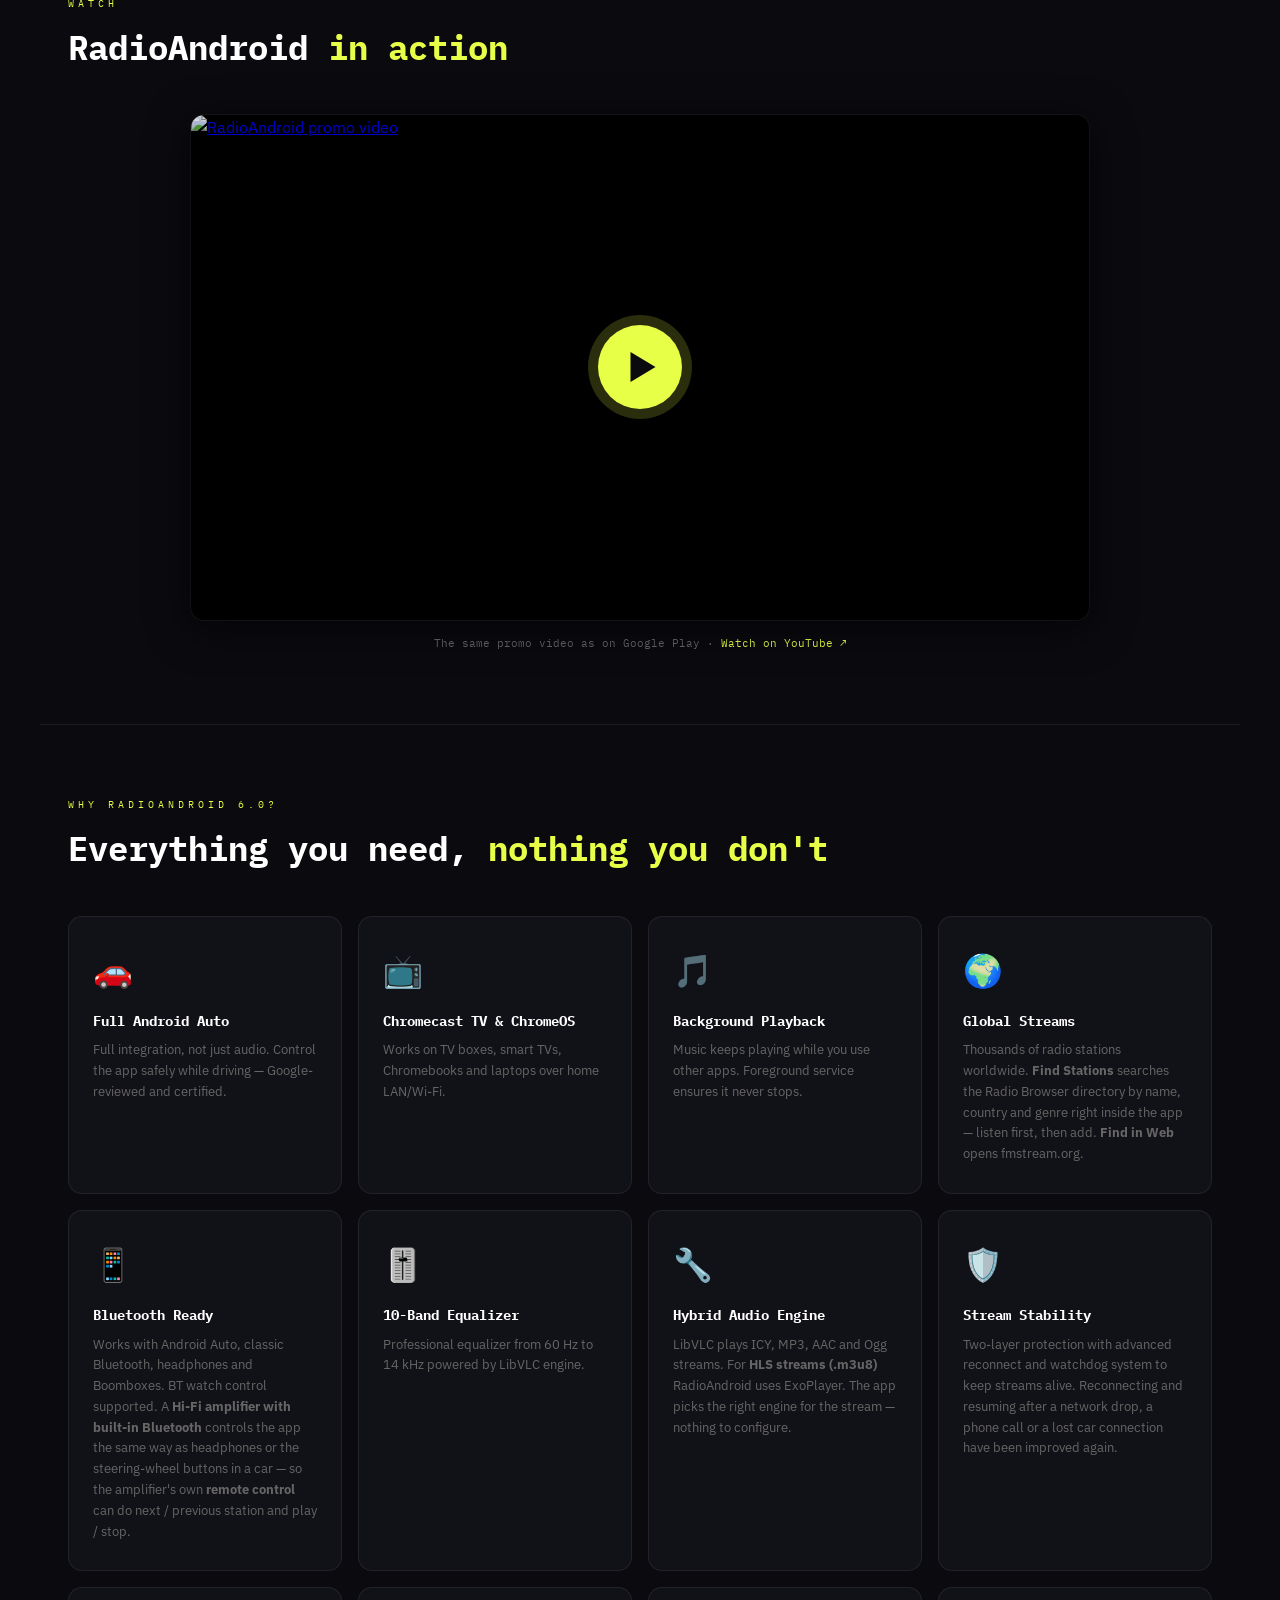
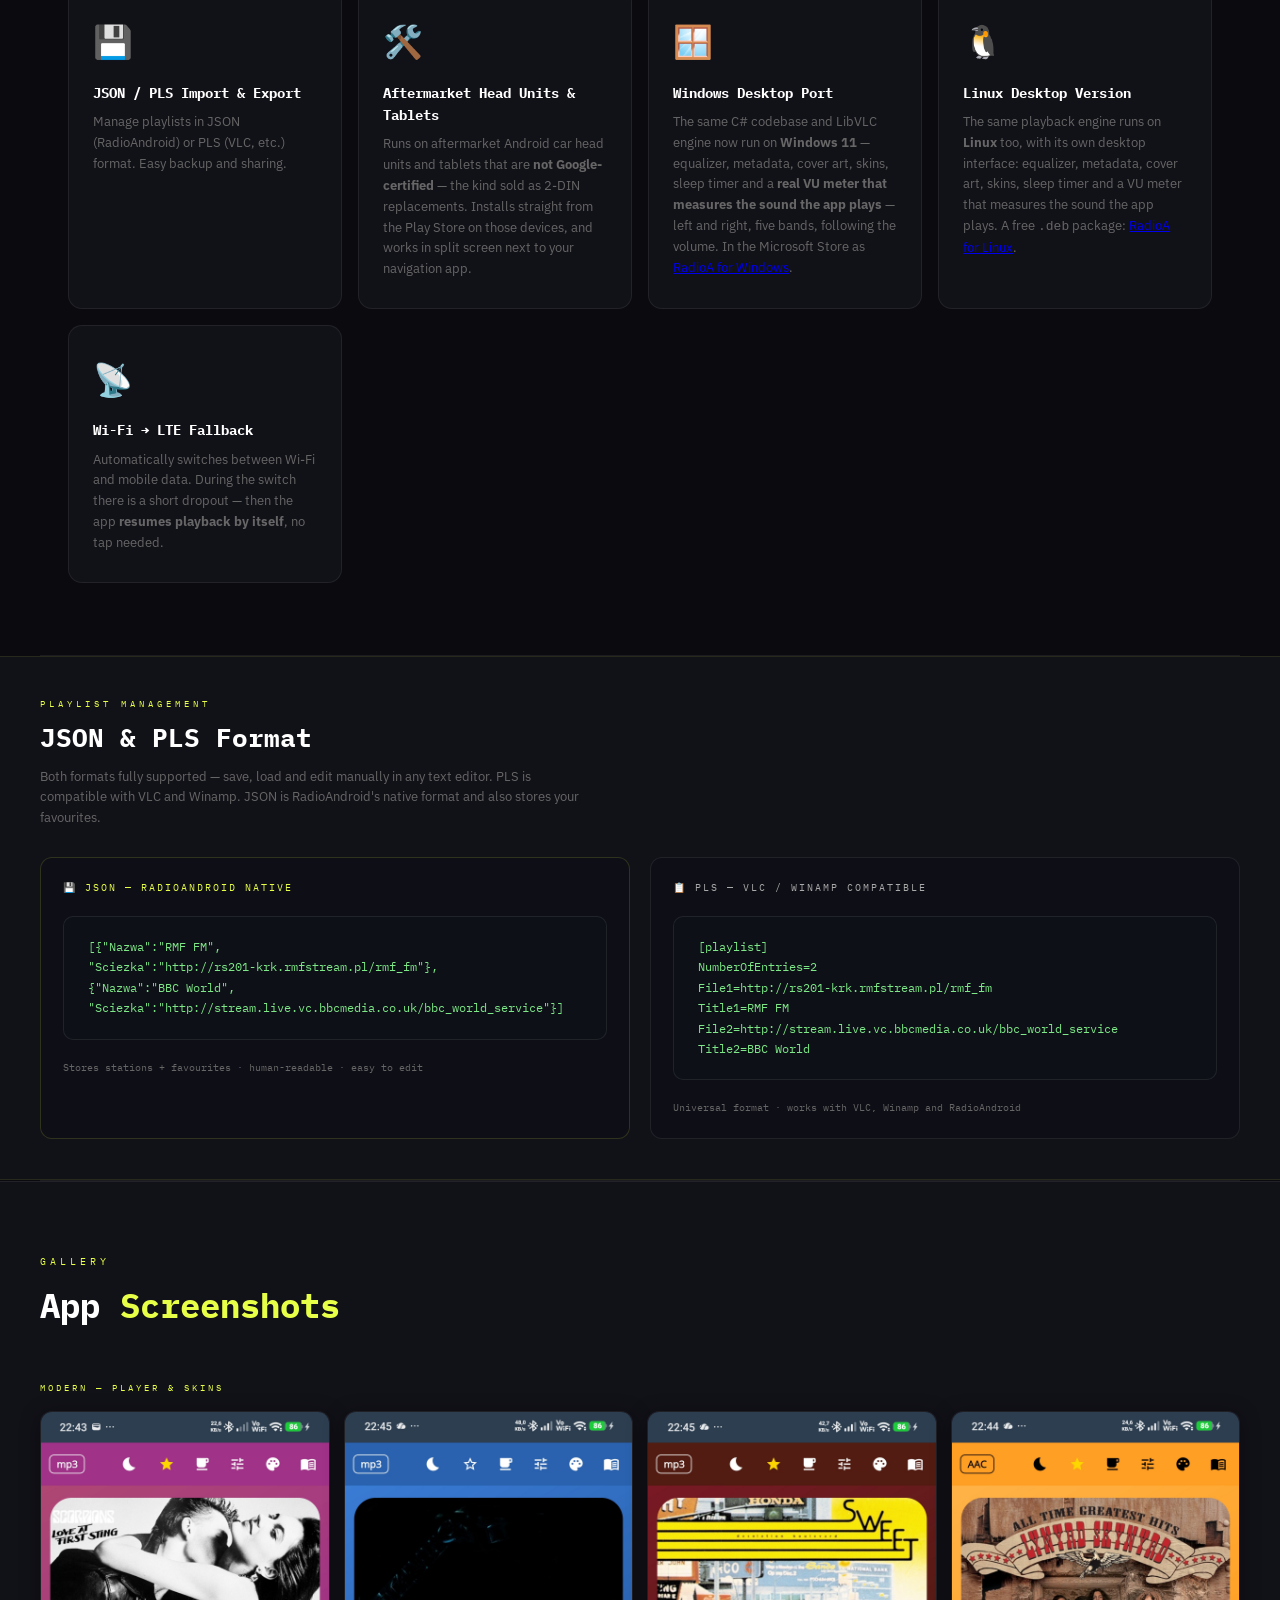
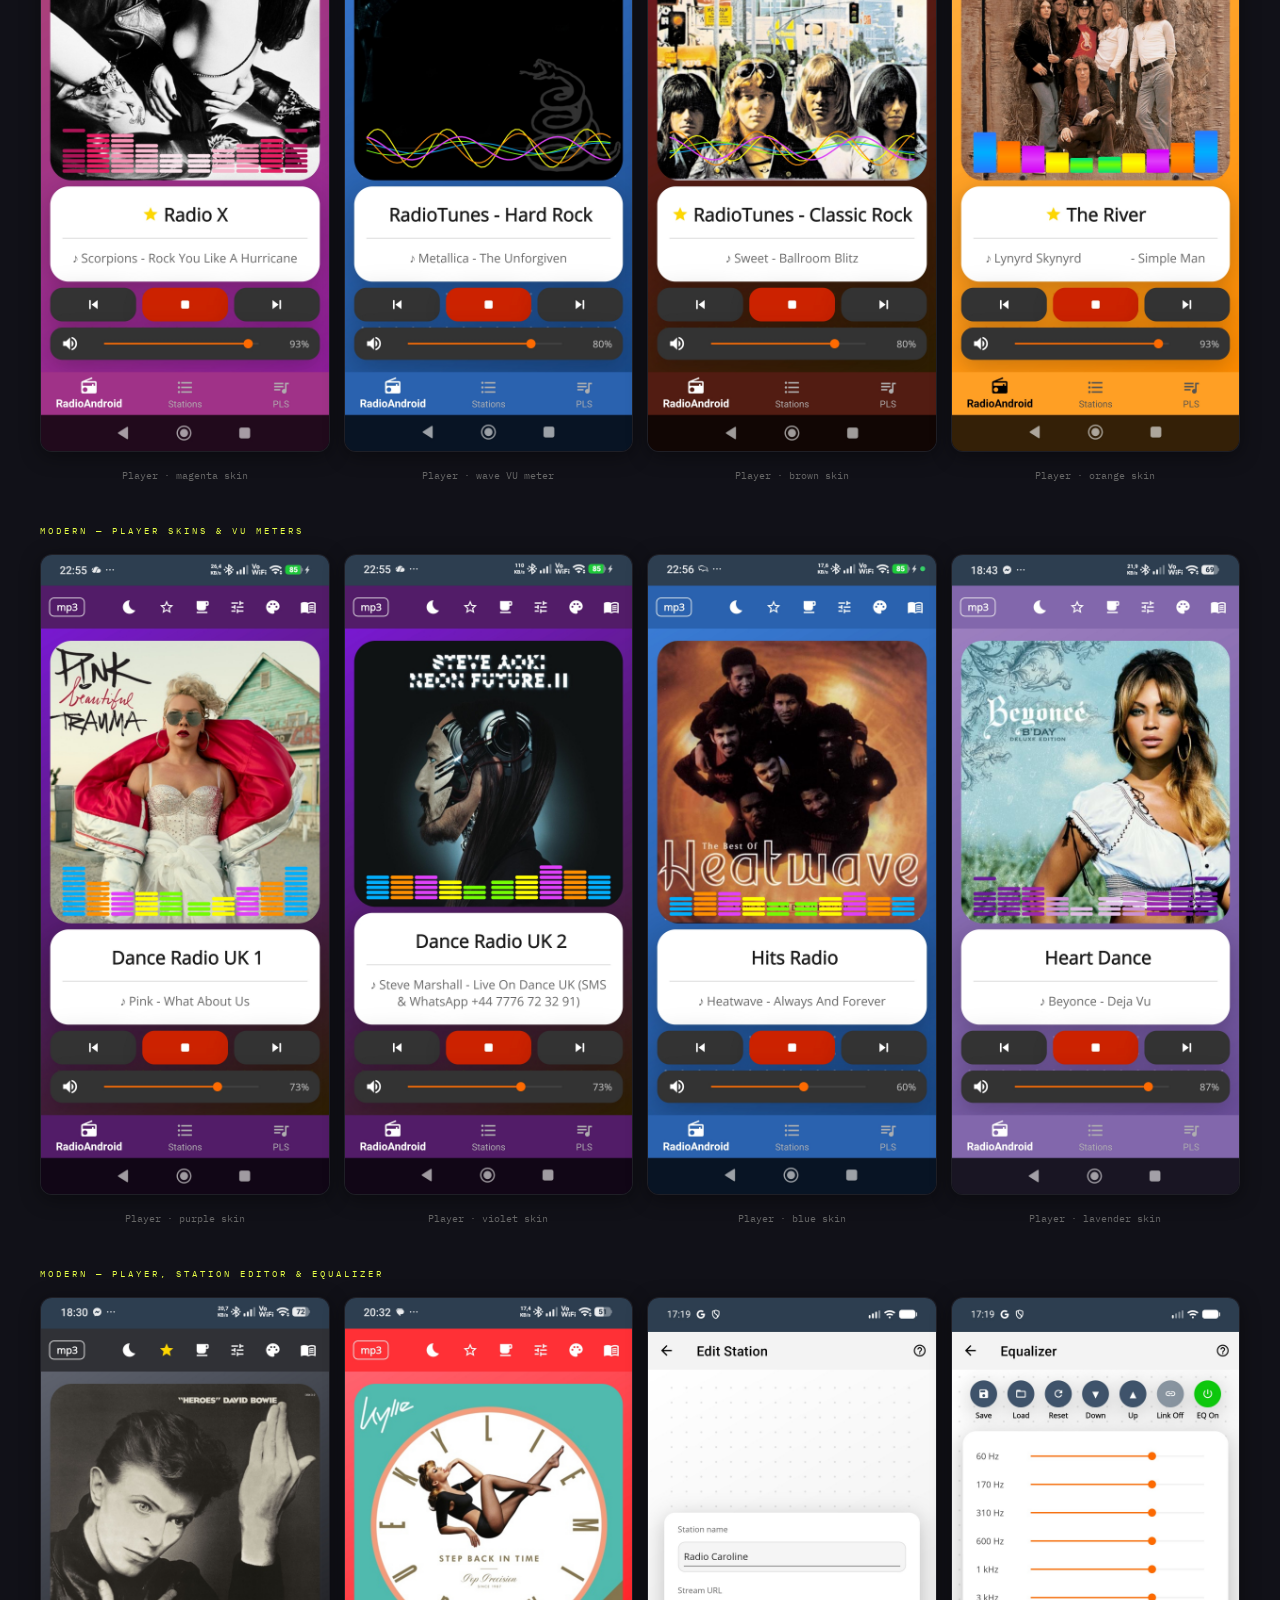
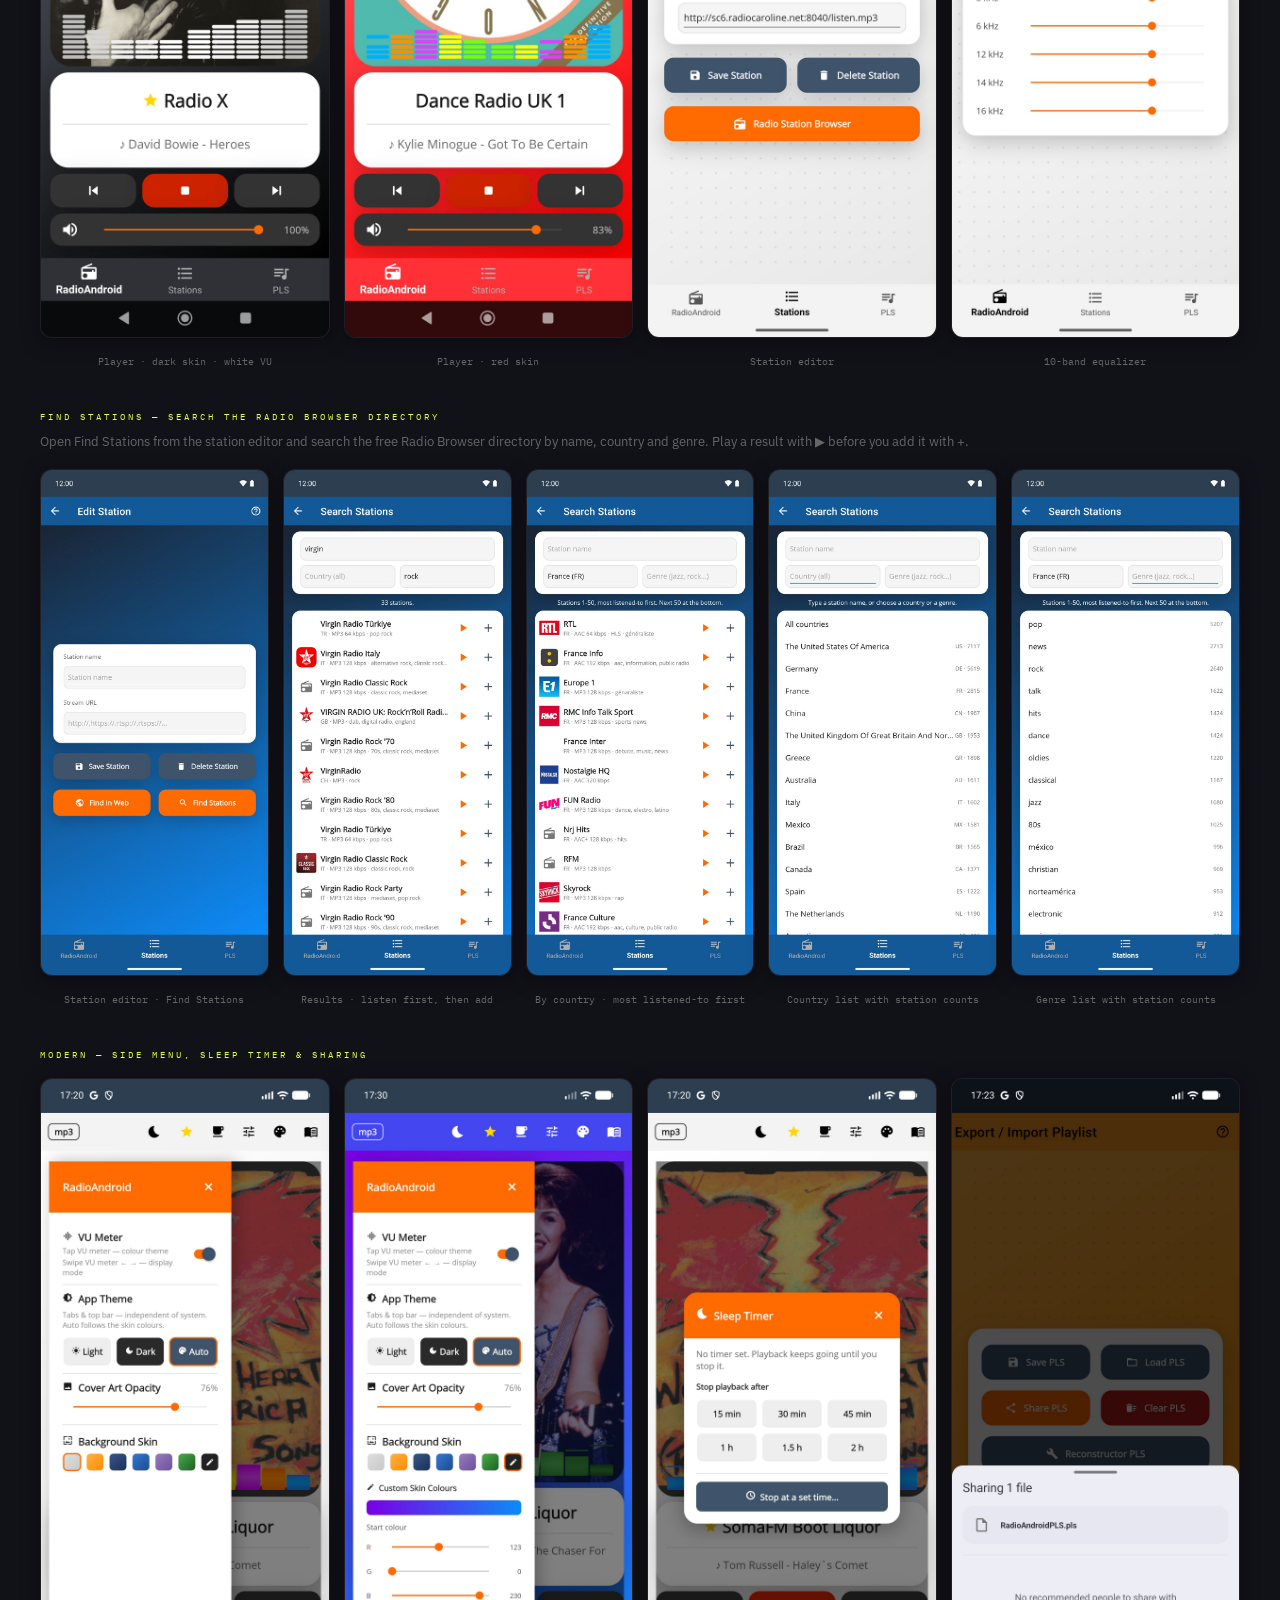
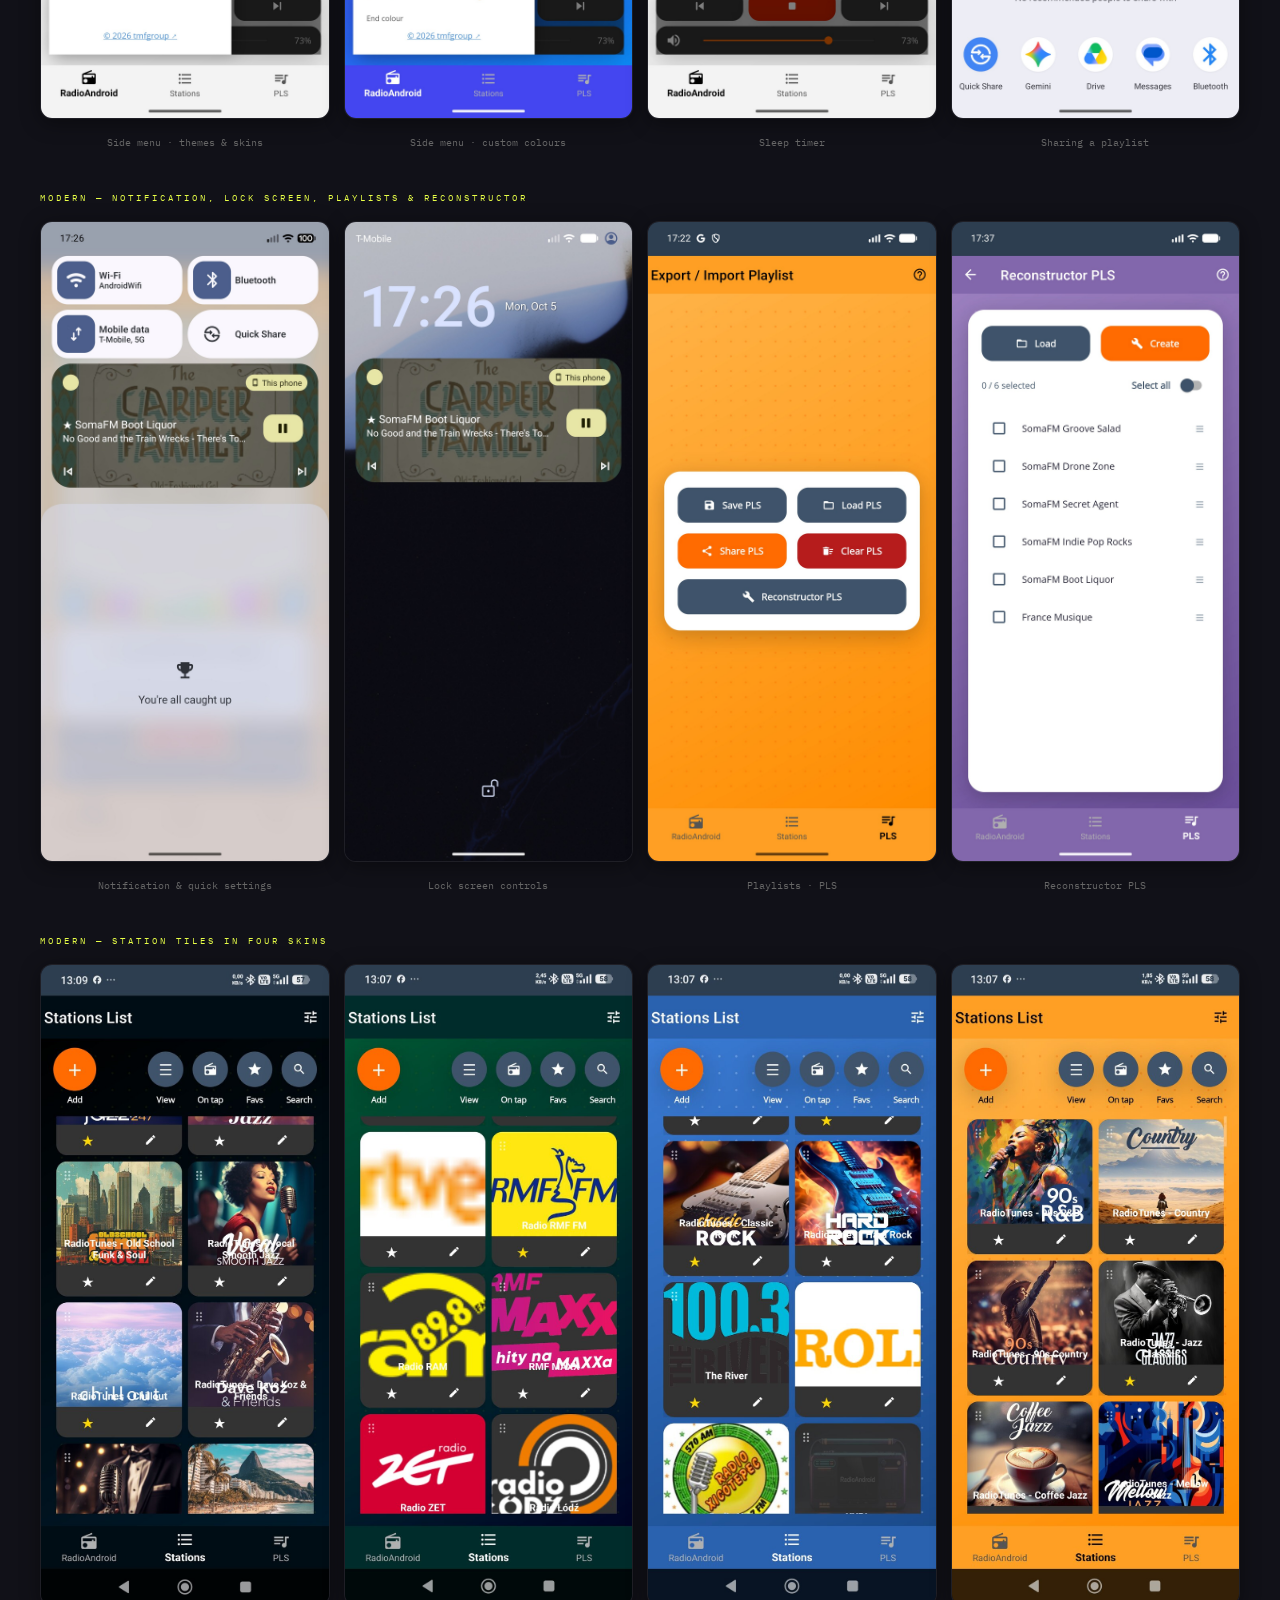
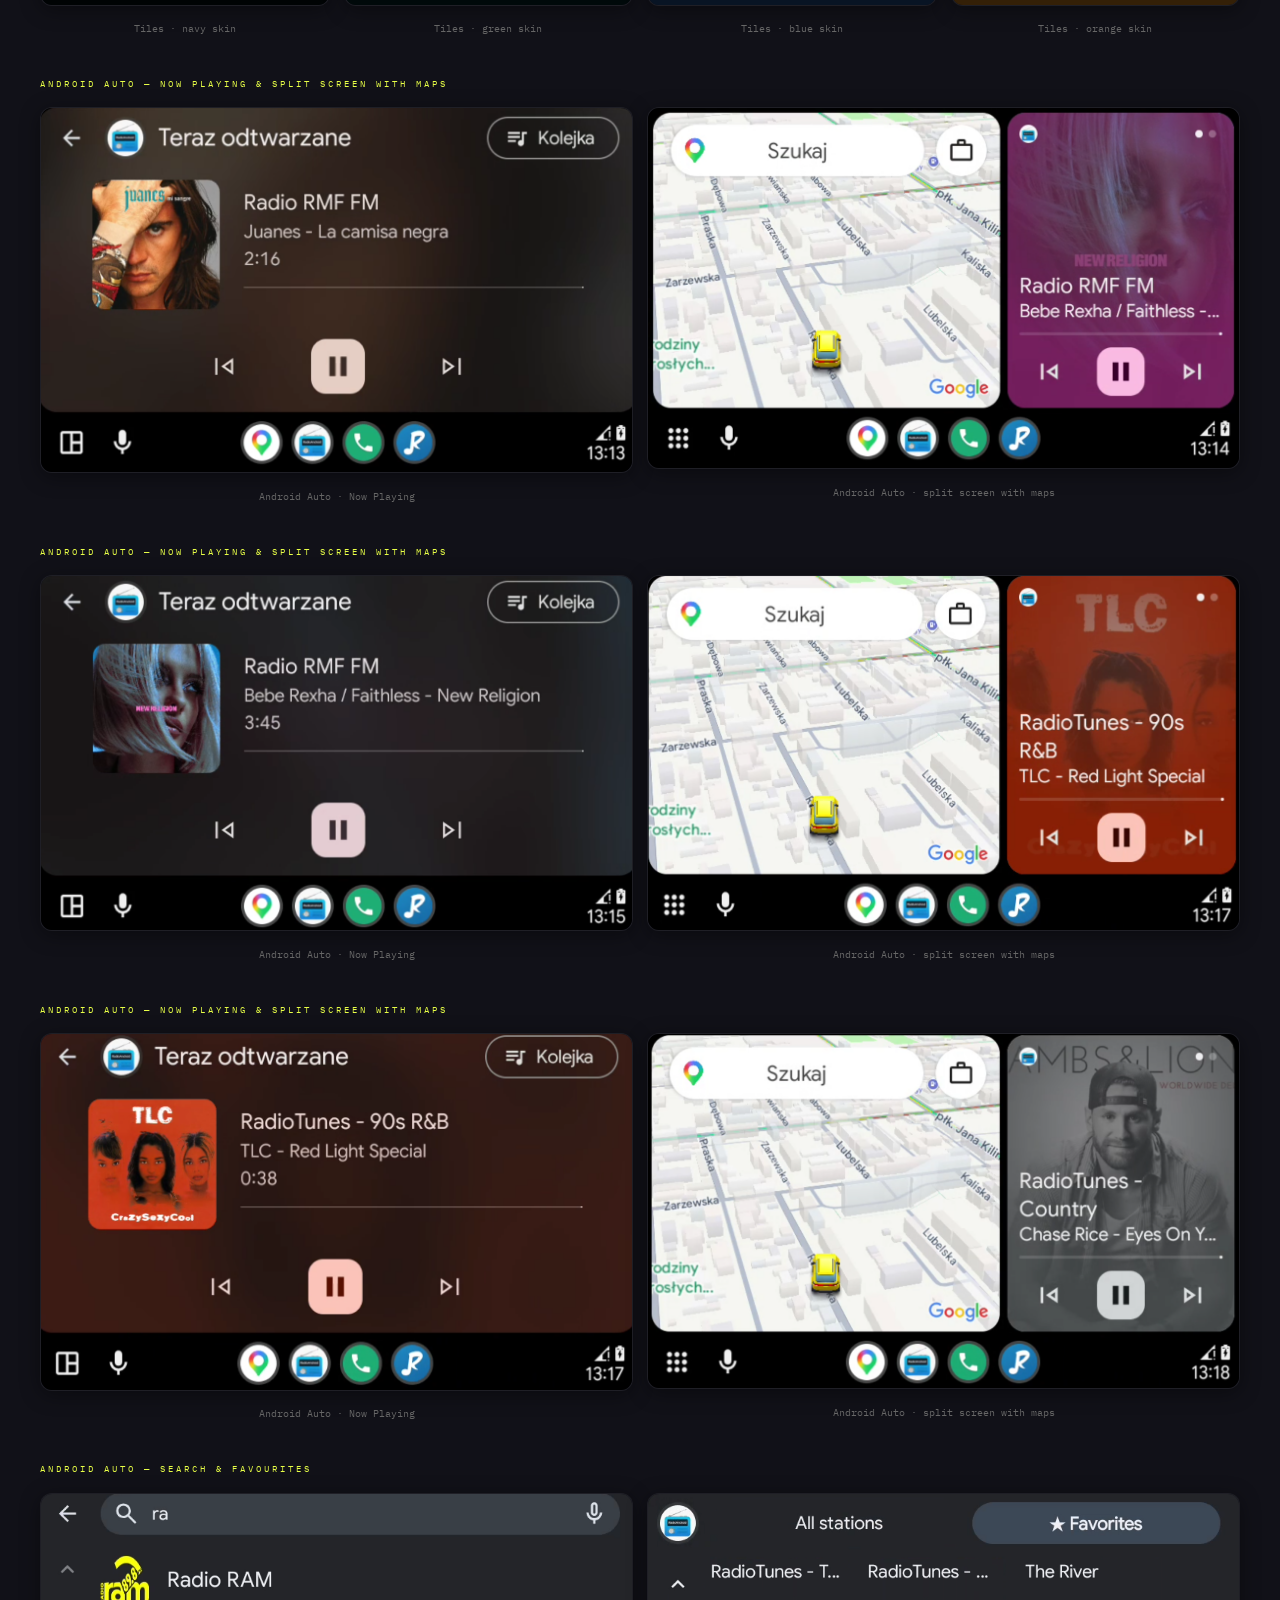
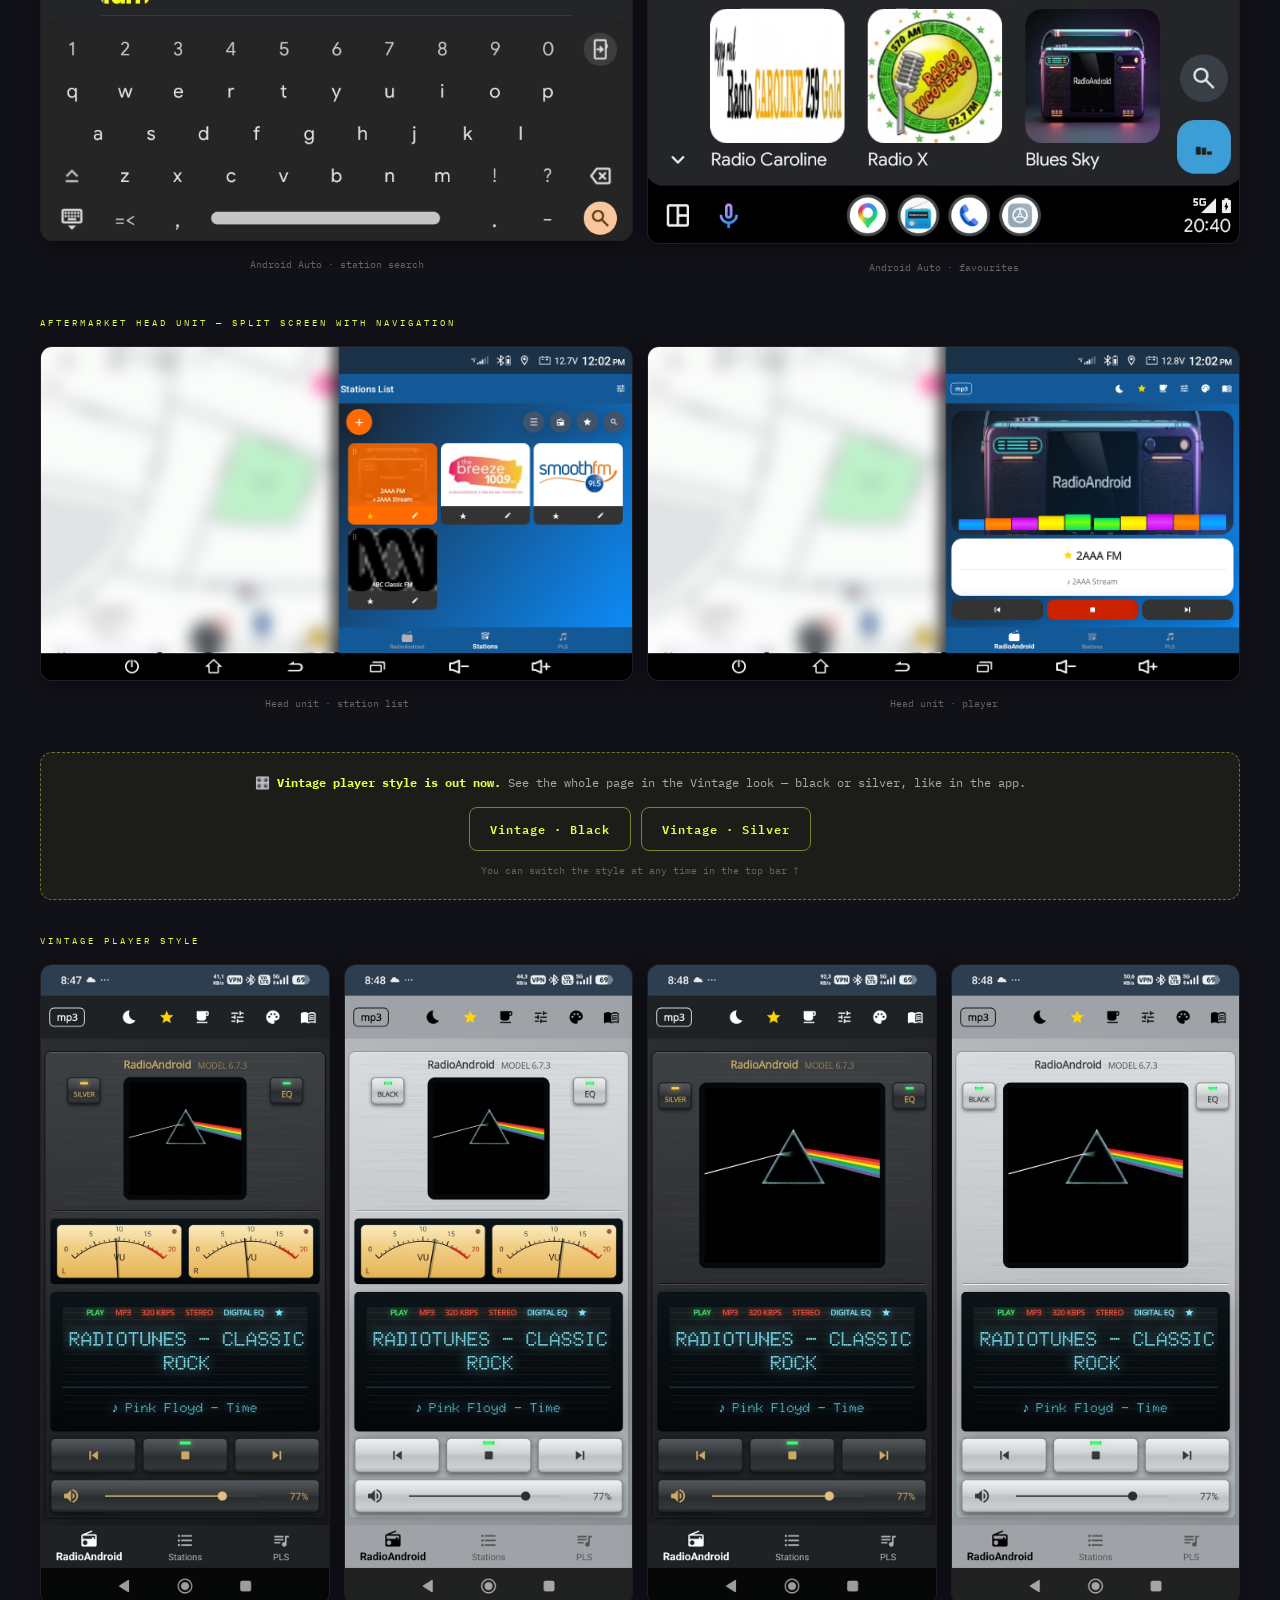
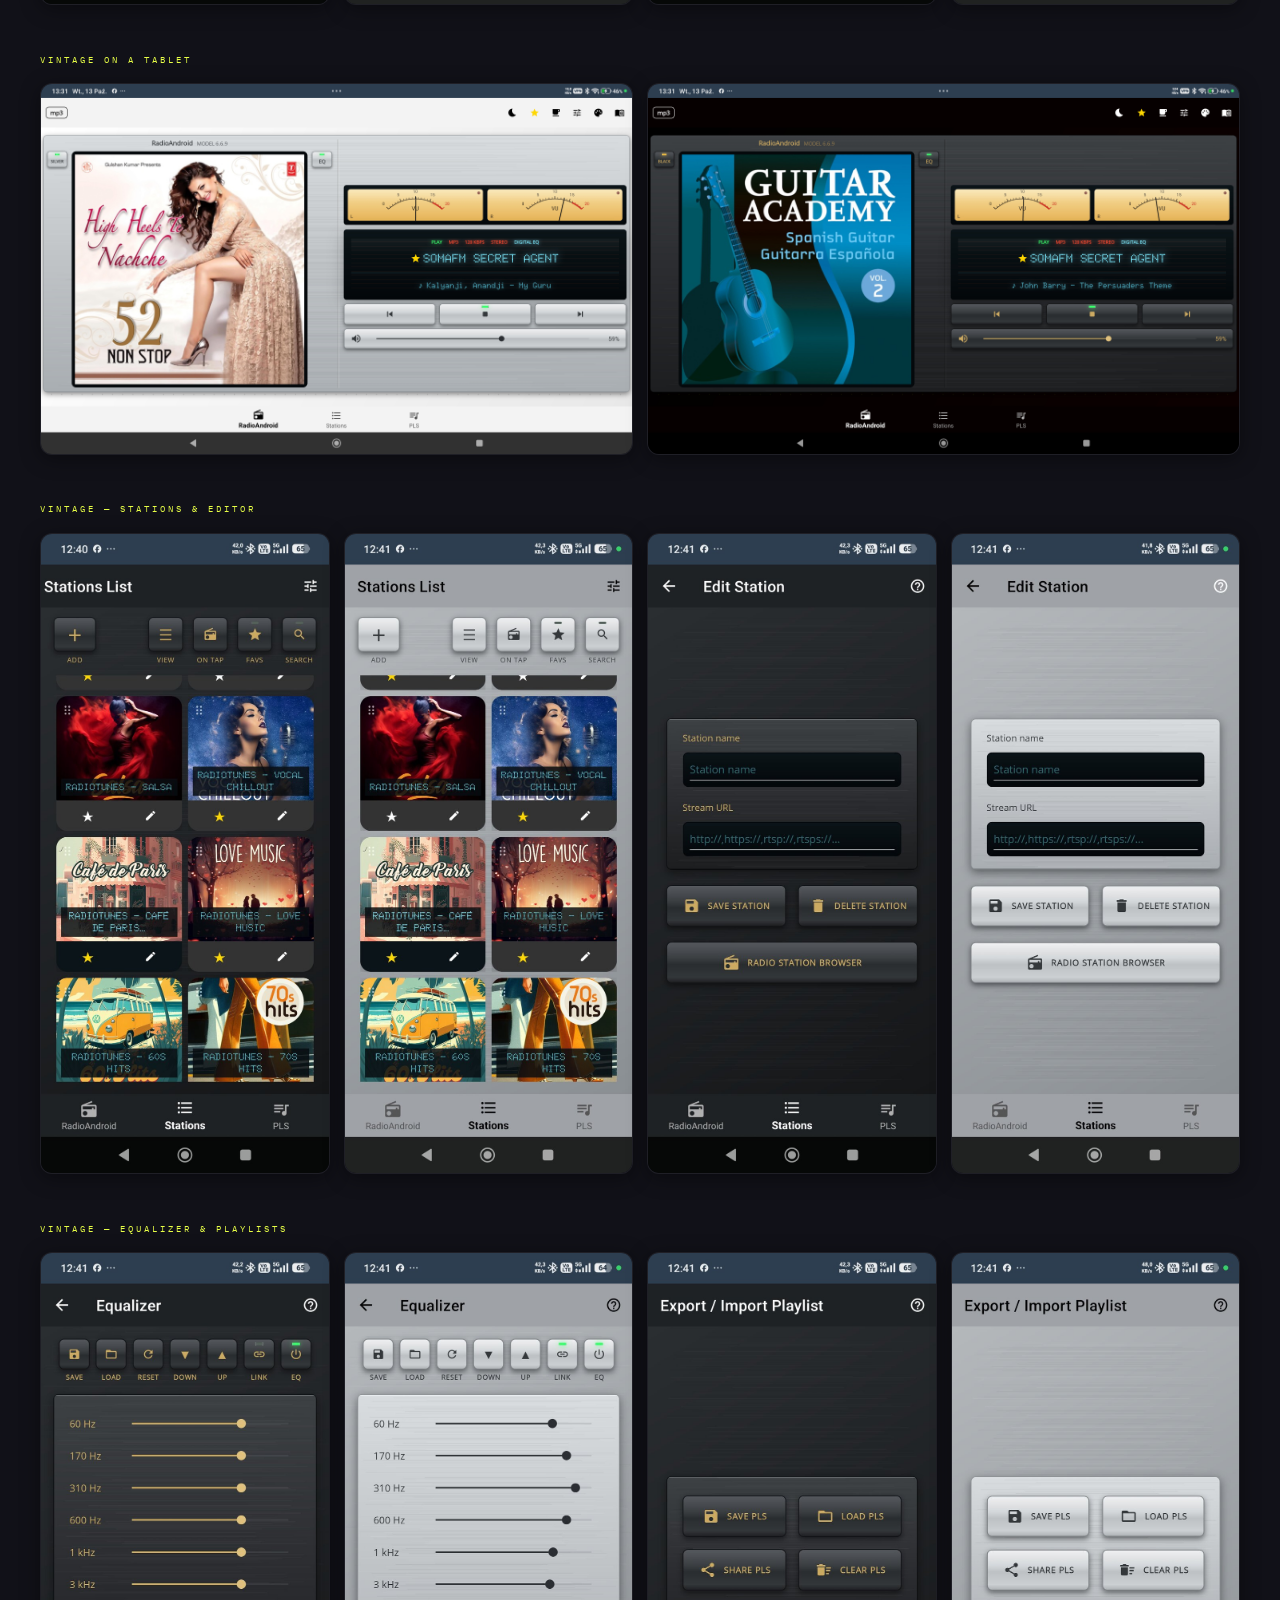
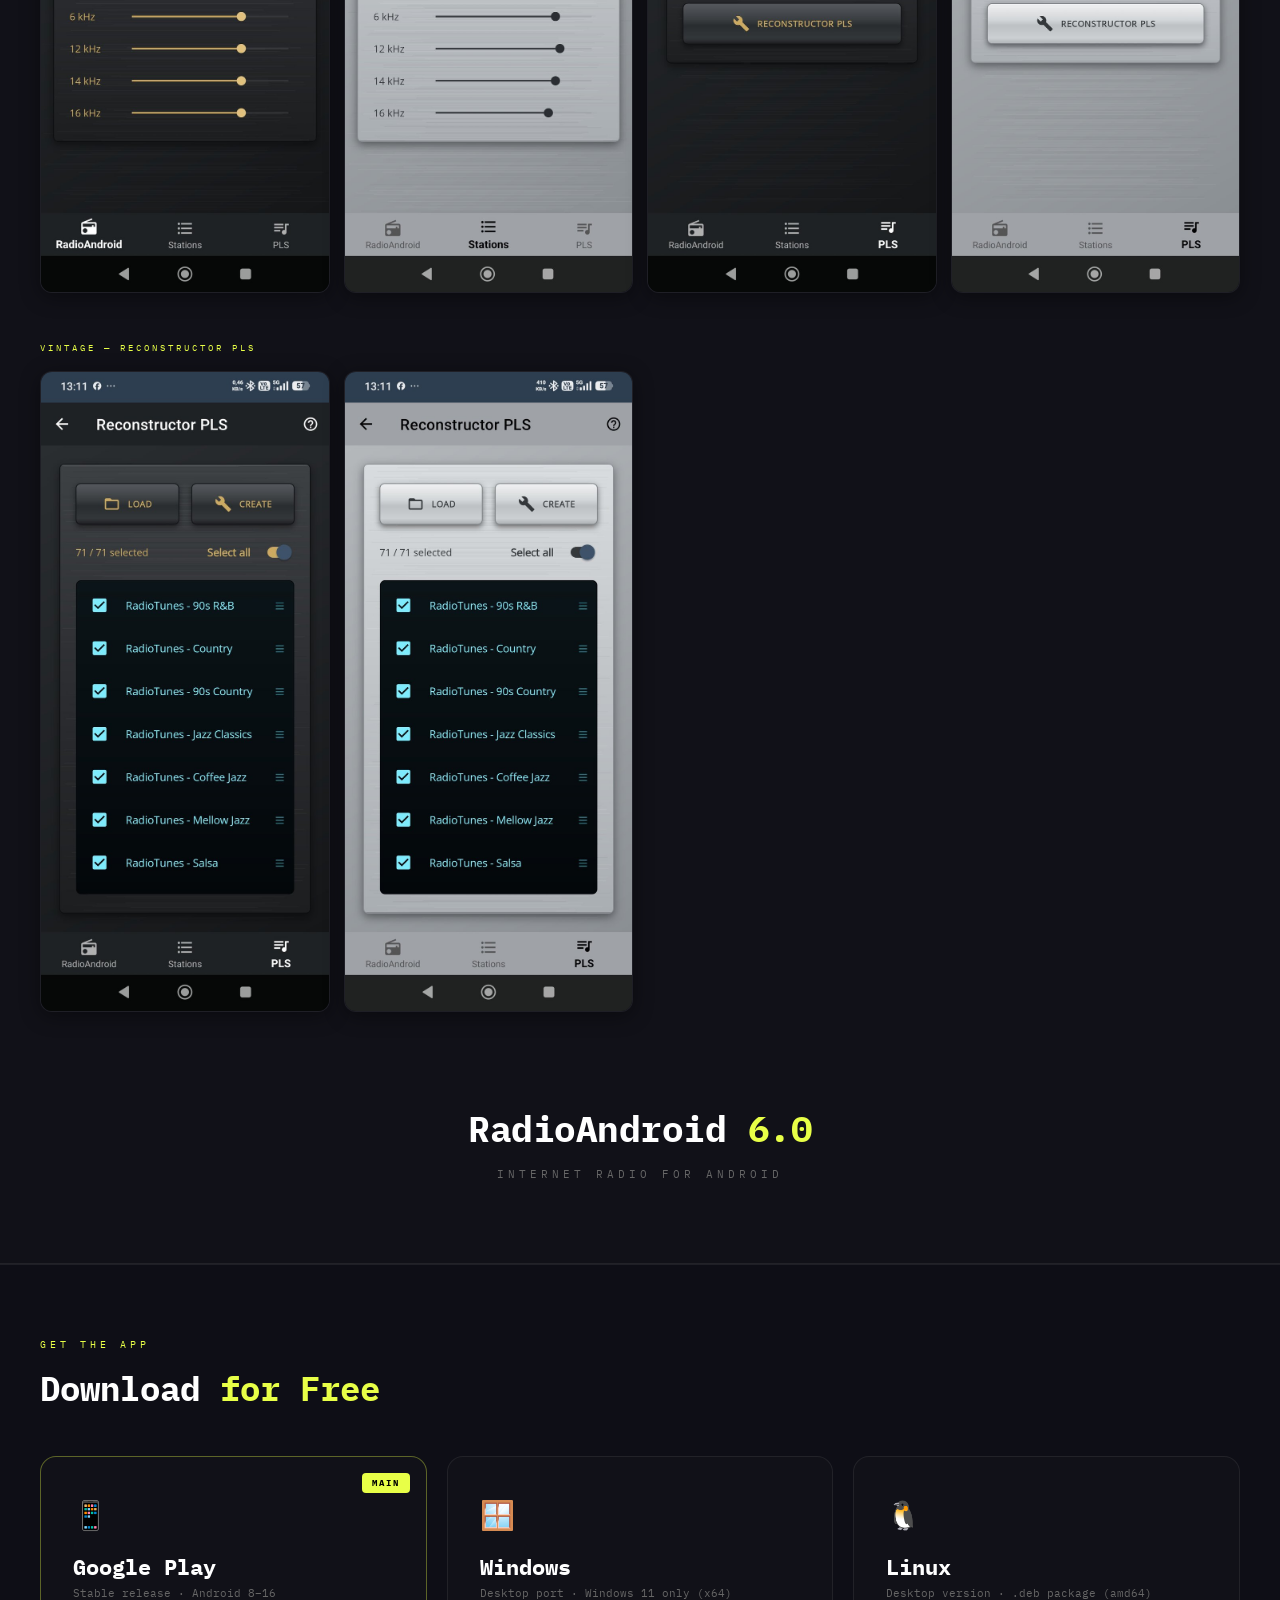
==== commit f673ddb3: "Strona: galeria Find Stations, 6.8.5 na produkcji - docs/index.html: grupa "Find Stations" po edytor" ====
--- a/docs/index.html
+++ b/docs/index.html
@@ -500,6 +500,18 @@
     </div>
 
     <div class="screenshot-group">
+      <div class="screenshot-group-label" style="color:var(--accent);">Find Stations — search the Radio Browser directory</div>
+      <p style="color:var(--muted);font-size:13px;margin:-8px 0 16px;">Open Find Stations from the station editor and search the free Radio Browser directory by name, country and genre. Play a result with ▶ before you add it with +.</p>
+      <div class="screenshot-grid">
+        <div class="screenshot-item"><img src="img/screenshot75.jpg" alt="Station editor with the Find in Web and Find Stations buttons" loading="lazy"><p>Station editor · Find Stations</p></div>
+        <div class="screenshot-item"><img src="img/screenshot76.jpg" alt="Search results for virgin and rock: 33 stations with play and add buttons" loading="lazy"><p>Results · listen first, then add</p></div>
+        <div class="screenshot-item"><img src="img/screenshot77.jpg" alt="Stations from France, most listened-to first, with station logos" loading="lazy"><p>By country · most listened-to first</p></div>
+        <div class="screenshot-item"><img src="img/screenshot78.jpg" alt="Country list with the number of stations in each country" loading="lazy"><p>Country list with station counts</p></div>
+        <div class="screenshot-item"><img src="img/screenshot79.jpg" alt="Genre list with the number of stations in each genre" loading="lazy"><p>Genre list with station counts</p></div>
+      </div>
+    </div>
+
+    <div class="screenshot-group">
       <div class="screenshot-group-label" style="color:var(--accent);">Modern — side menu, sleep timer &amp; sharing</div>
       <div class="screenshot-grid">
         <div class="screenshot-item"><img src="img/screenshot13.jpg" alt="Side drawer: VU meter, app theme, cover art opacity and skins" loading="lazy"><p>Side menu · themes &amp; skins</p></div>
